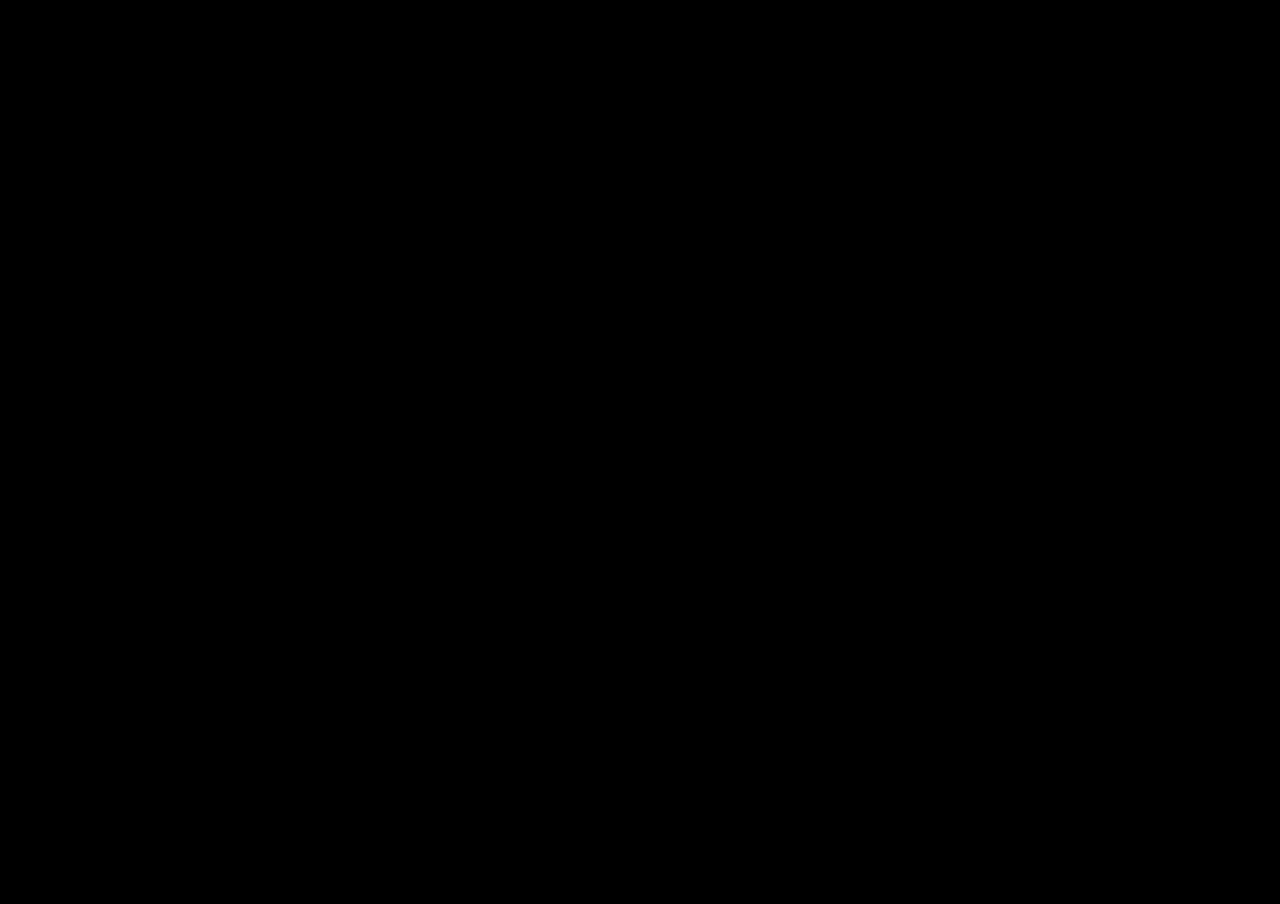
==== index.html @ 664d5166 "index.html の作成" ====
<!DOCTYPE html>
<html lang="ja">
<head>
    <meta charset="UTF-8">
    <meta name="viewport" content="width=device-width, initial-scale=1.0">
    <title>Loading...</title>
    <style>
        * { margin:0; padding:0; box-sizing:border-box; }
        body, html {
            height: 100%;
            background: #000;
            overflow: hidden;
            touch-action: manipulation;
        }
        .video-container {
            position: absolute;
            inset: 0;
            width: 100%;
            height: 100%;
        }
        video {
            width: 100%;
            height: 100%;
            object-fit: contain;
        }
        .fallback {
            position: absolute;
            inset: 0;
            background: rgba(0,0,0,0.7);
            color: white;
            display: flex;
            align-items: center;
            justify-content: center;
            font-size: 24px;
            z-index: 10;
            cursor: pointer;
            display: none;
        }
    </style>
</head>
<body>
    <div class="video-container">
        <video id="rick-video" autoplay loop playsinline muted>
            <source src="https://github.com/kubobeem/Damasareta/raw/refs/heads/main/YTDown_YouTube_Rick-Astley-Never-Gonna-Give-You-Up-Offi_Media_dQw4w9WgXcQ_006_144p.mp4" type="video/mp4">
            Your browser does not support the video tag.
        </video>
    </div>

    <!-- ブラウザ制限回避用クリックフォールバック -->
    <div class="fallback" id="fallback" onclick="playVideo()">
        タップして再生
    </div>

    <script>
        const video = document.getElementById('rick-video');
        const fallback = document.getElementById('fallback');

        // 開いた瞬間に自動再生を試みる
        function tryAutoplay() {
            video.muted = true; // 最初はミュートで自動再生を試す（ブラウザ制限回避）
            video.play().catch(() => {
                // 自動再生失敗したらクリック促す
                fallback.style.display = 'flex';
            });
        }

        // クリックで強制再生（音あり）
        function playVideo() {
            fallback.style.display = 'none';
            video.muted = false;
            video.play();
        }

        // ページ読み込み時に即実行
        window.onload = tryAutoplay;

        // ユーザー操作があれば即再生
        document.addEventListener('click', () => {
            if (video.paused) playVideo();
        }, { once: true });
    </script>
</body>
</html>
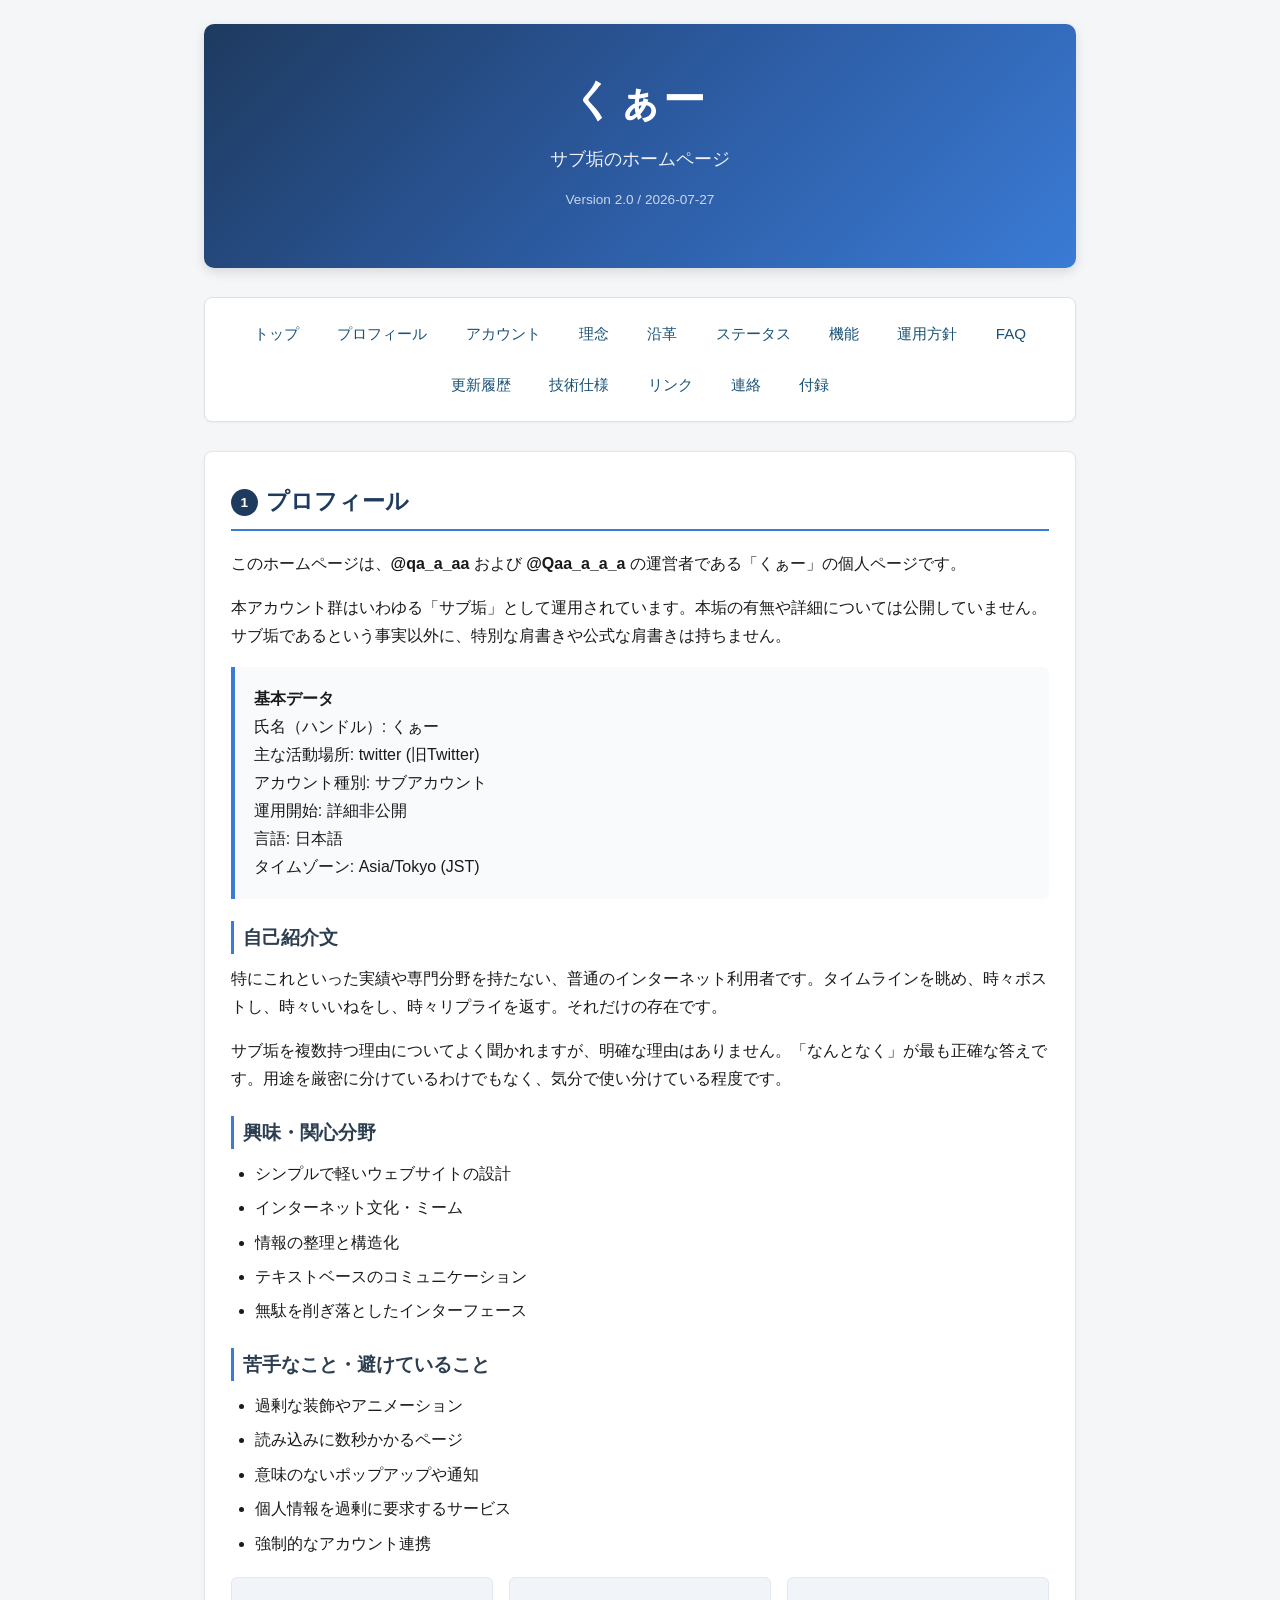
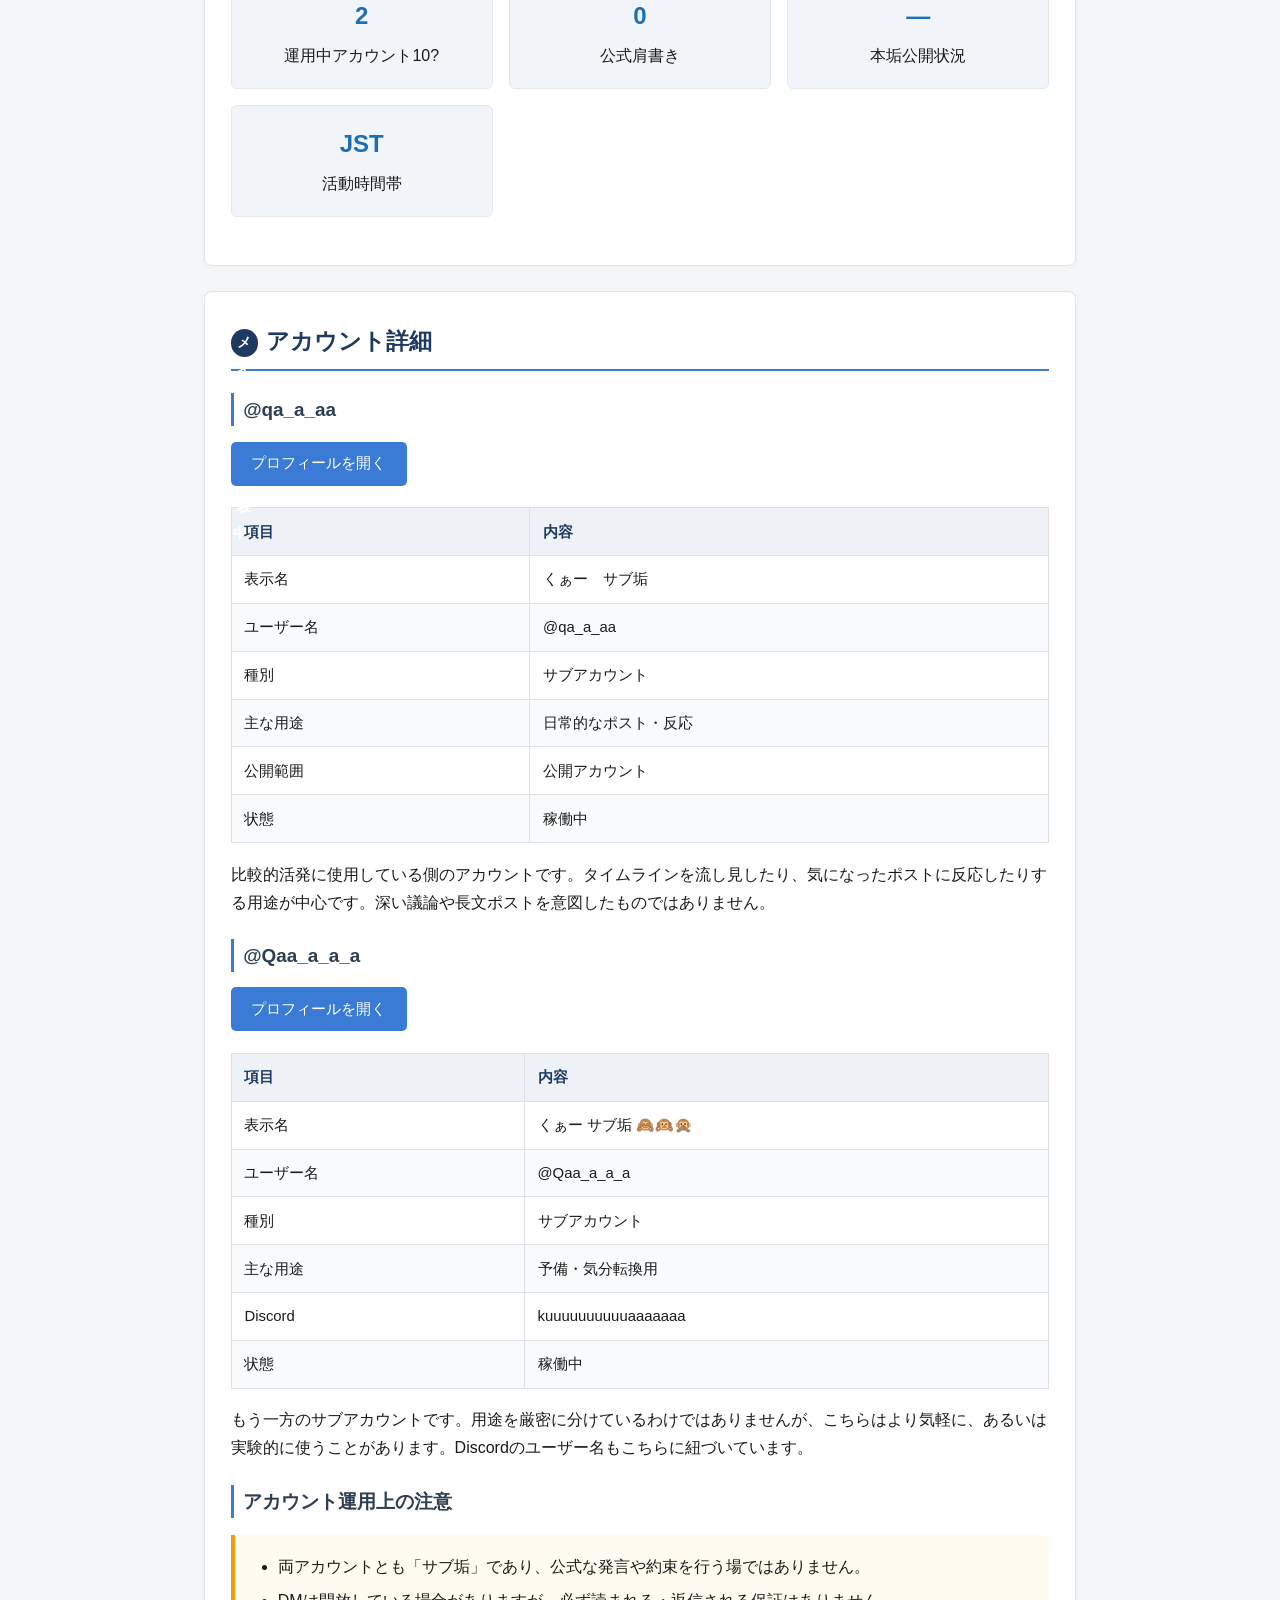
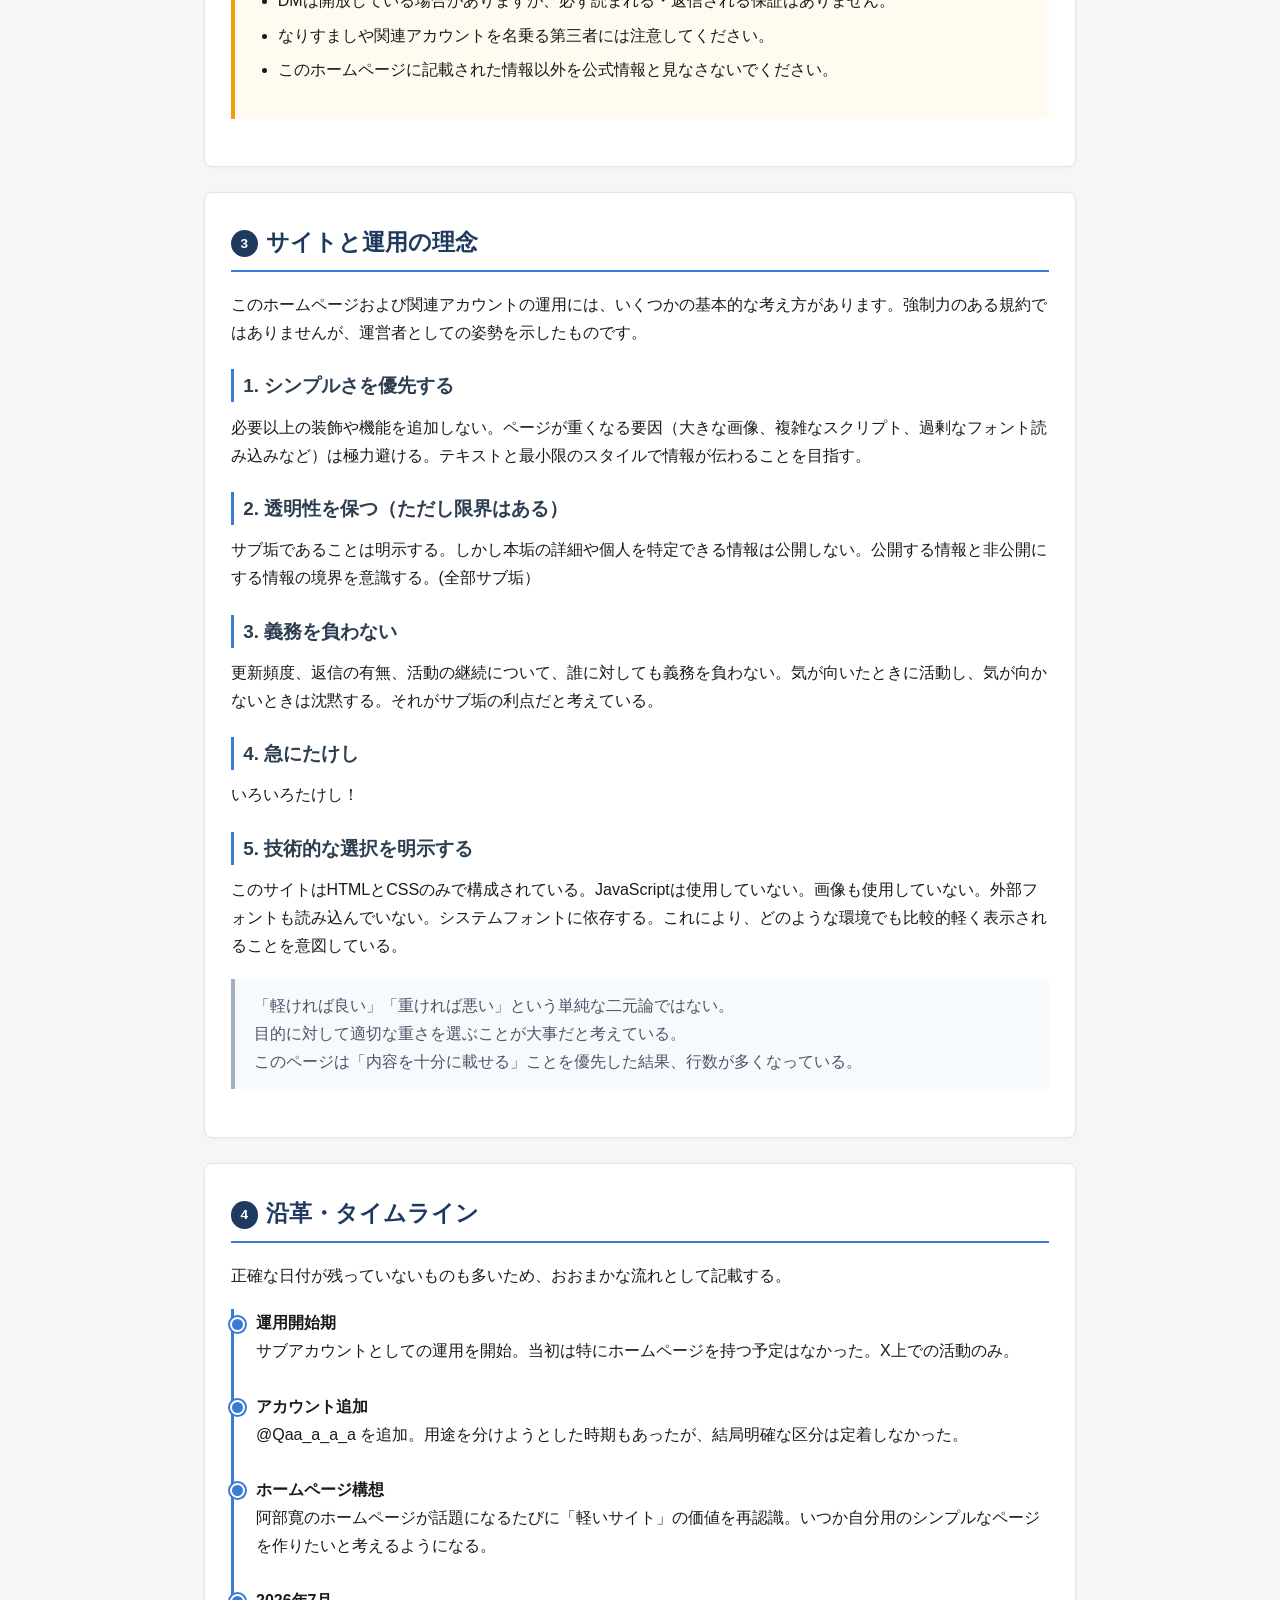
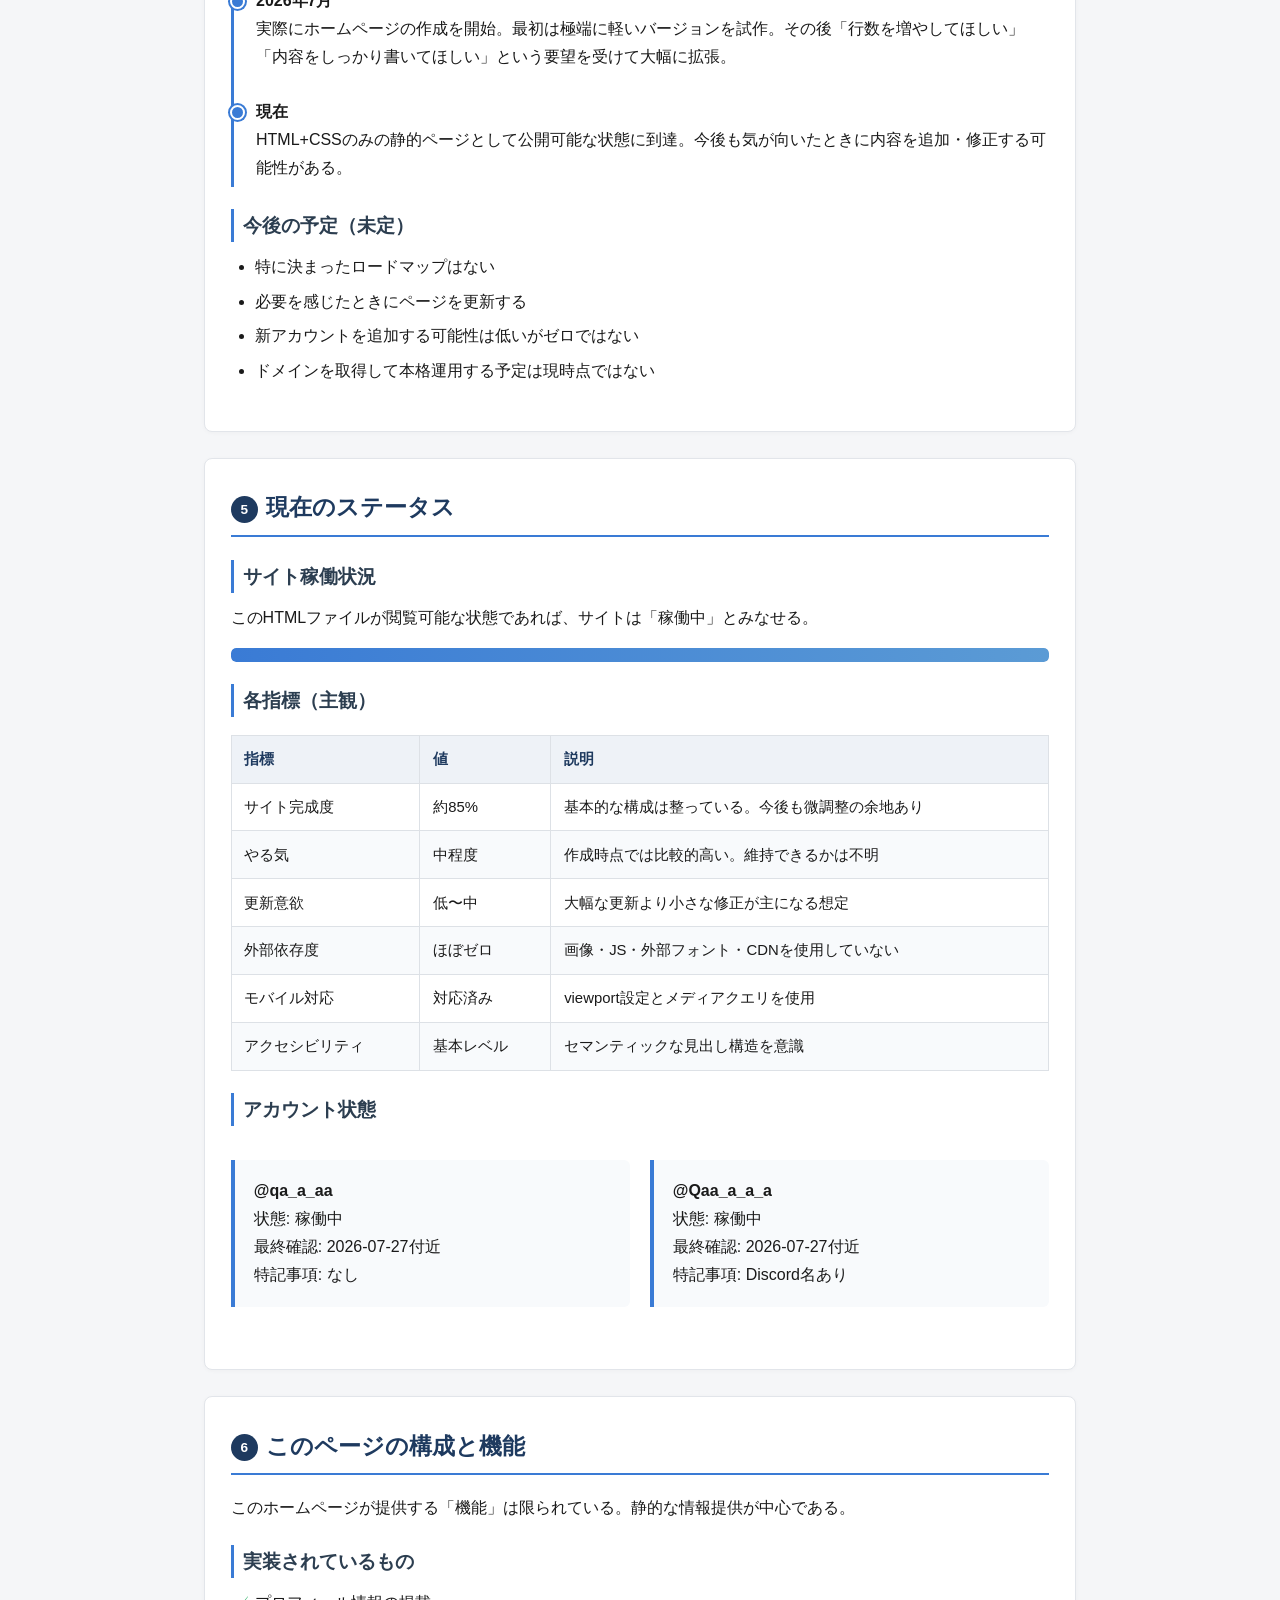
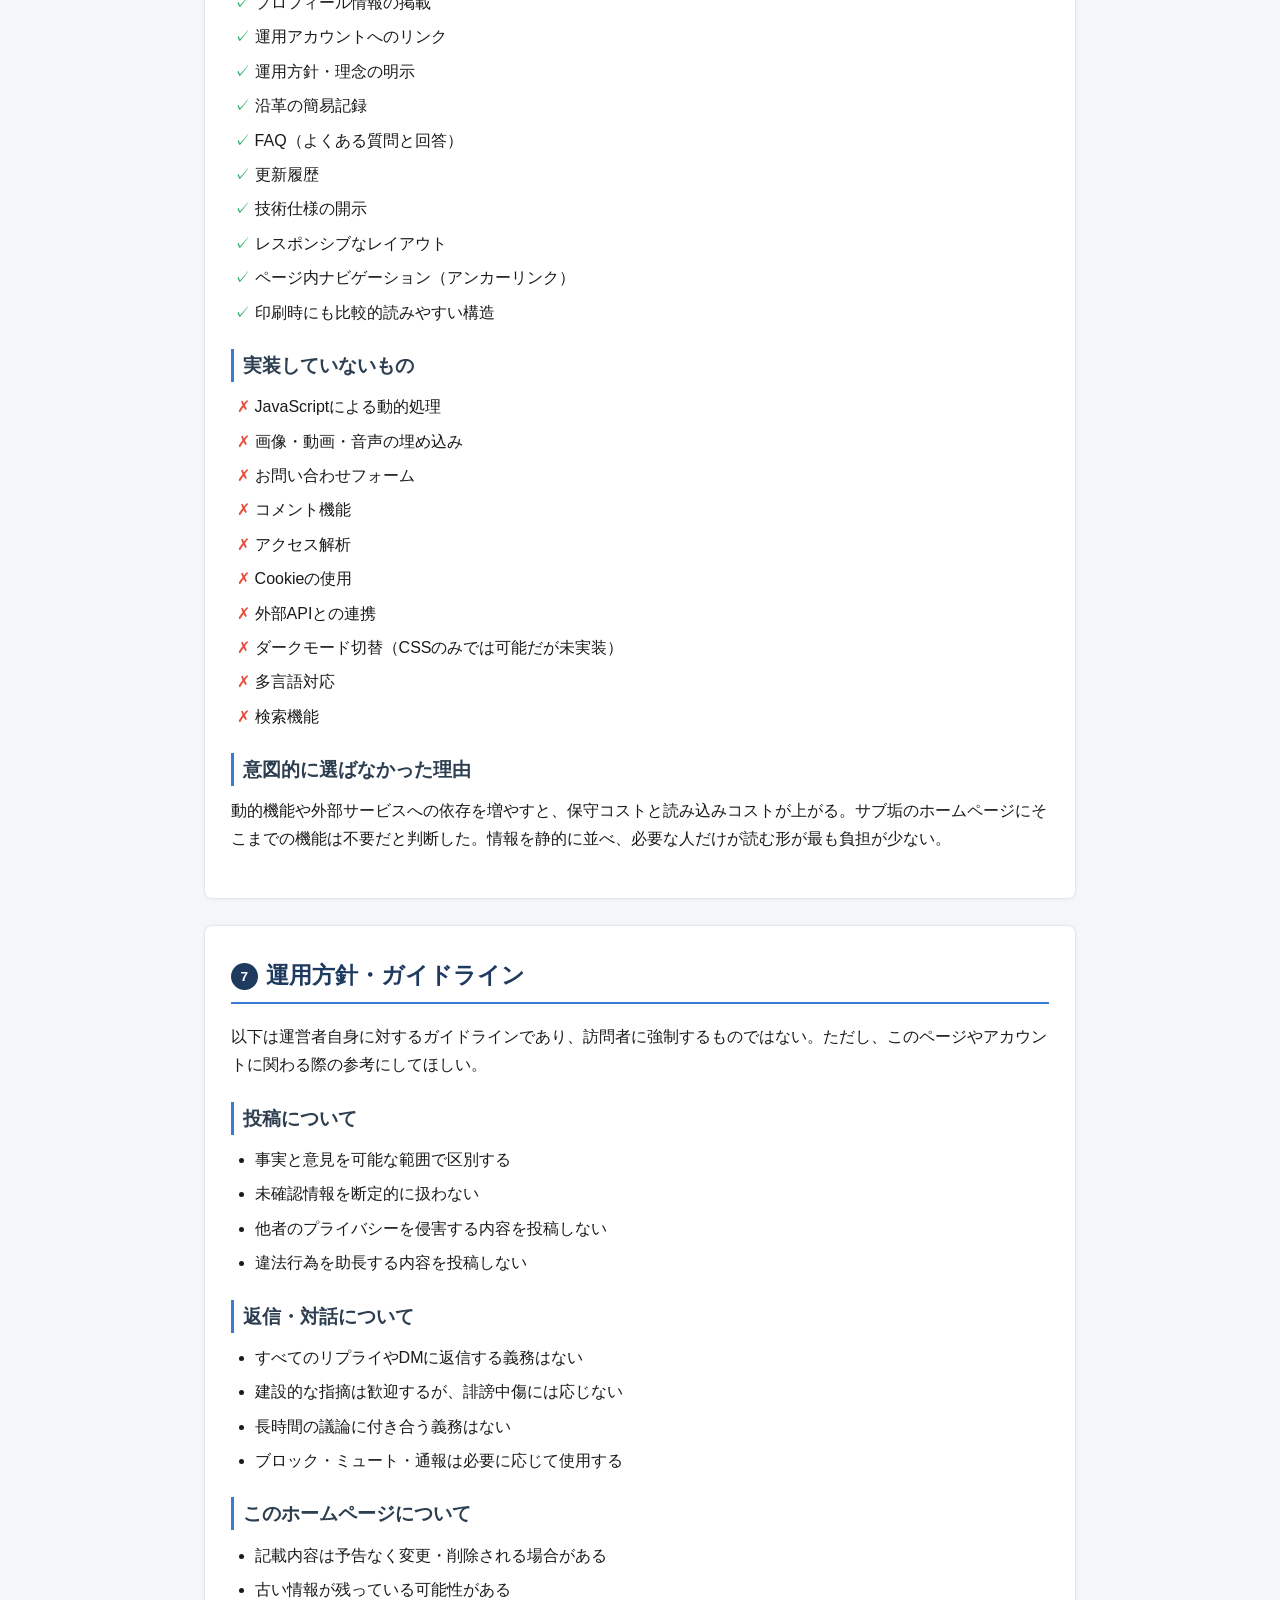
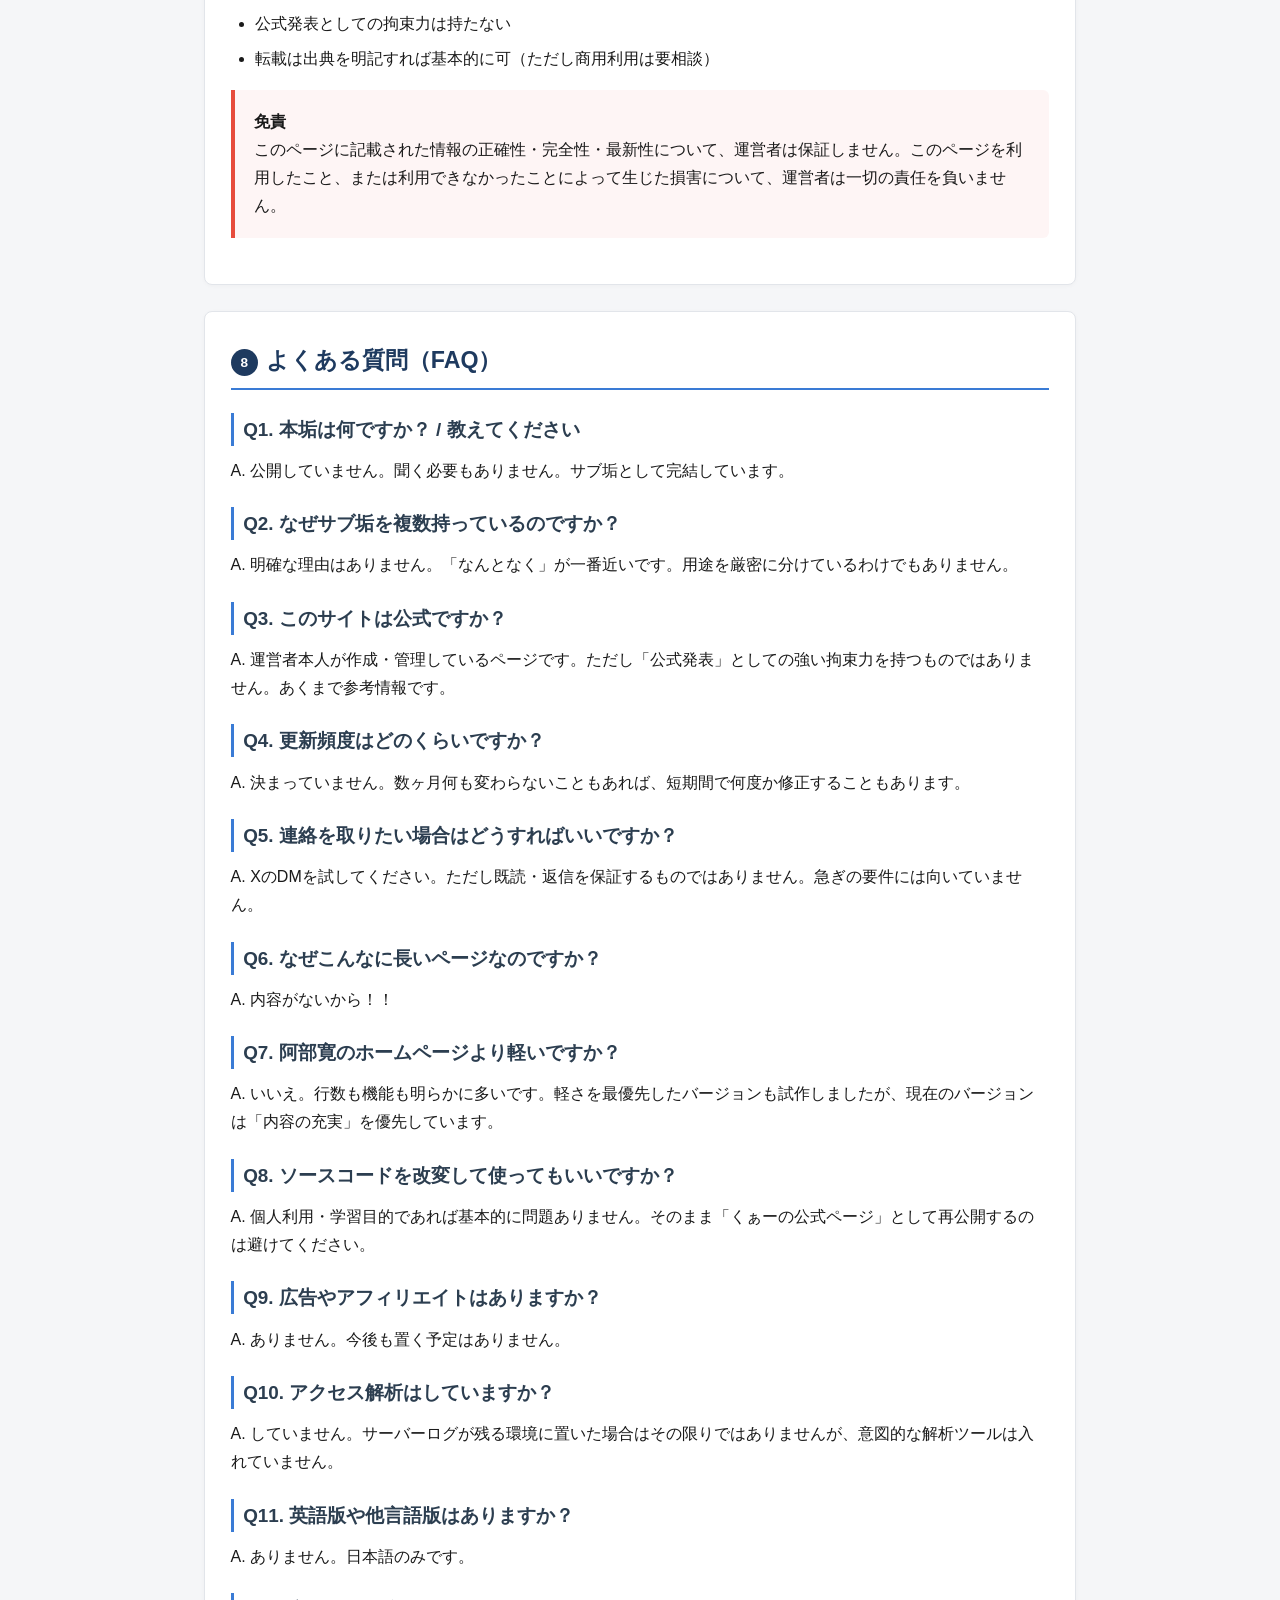
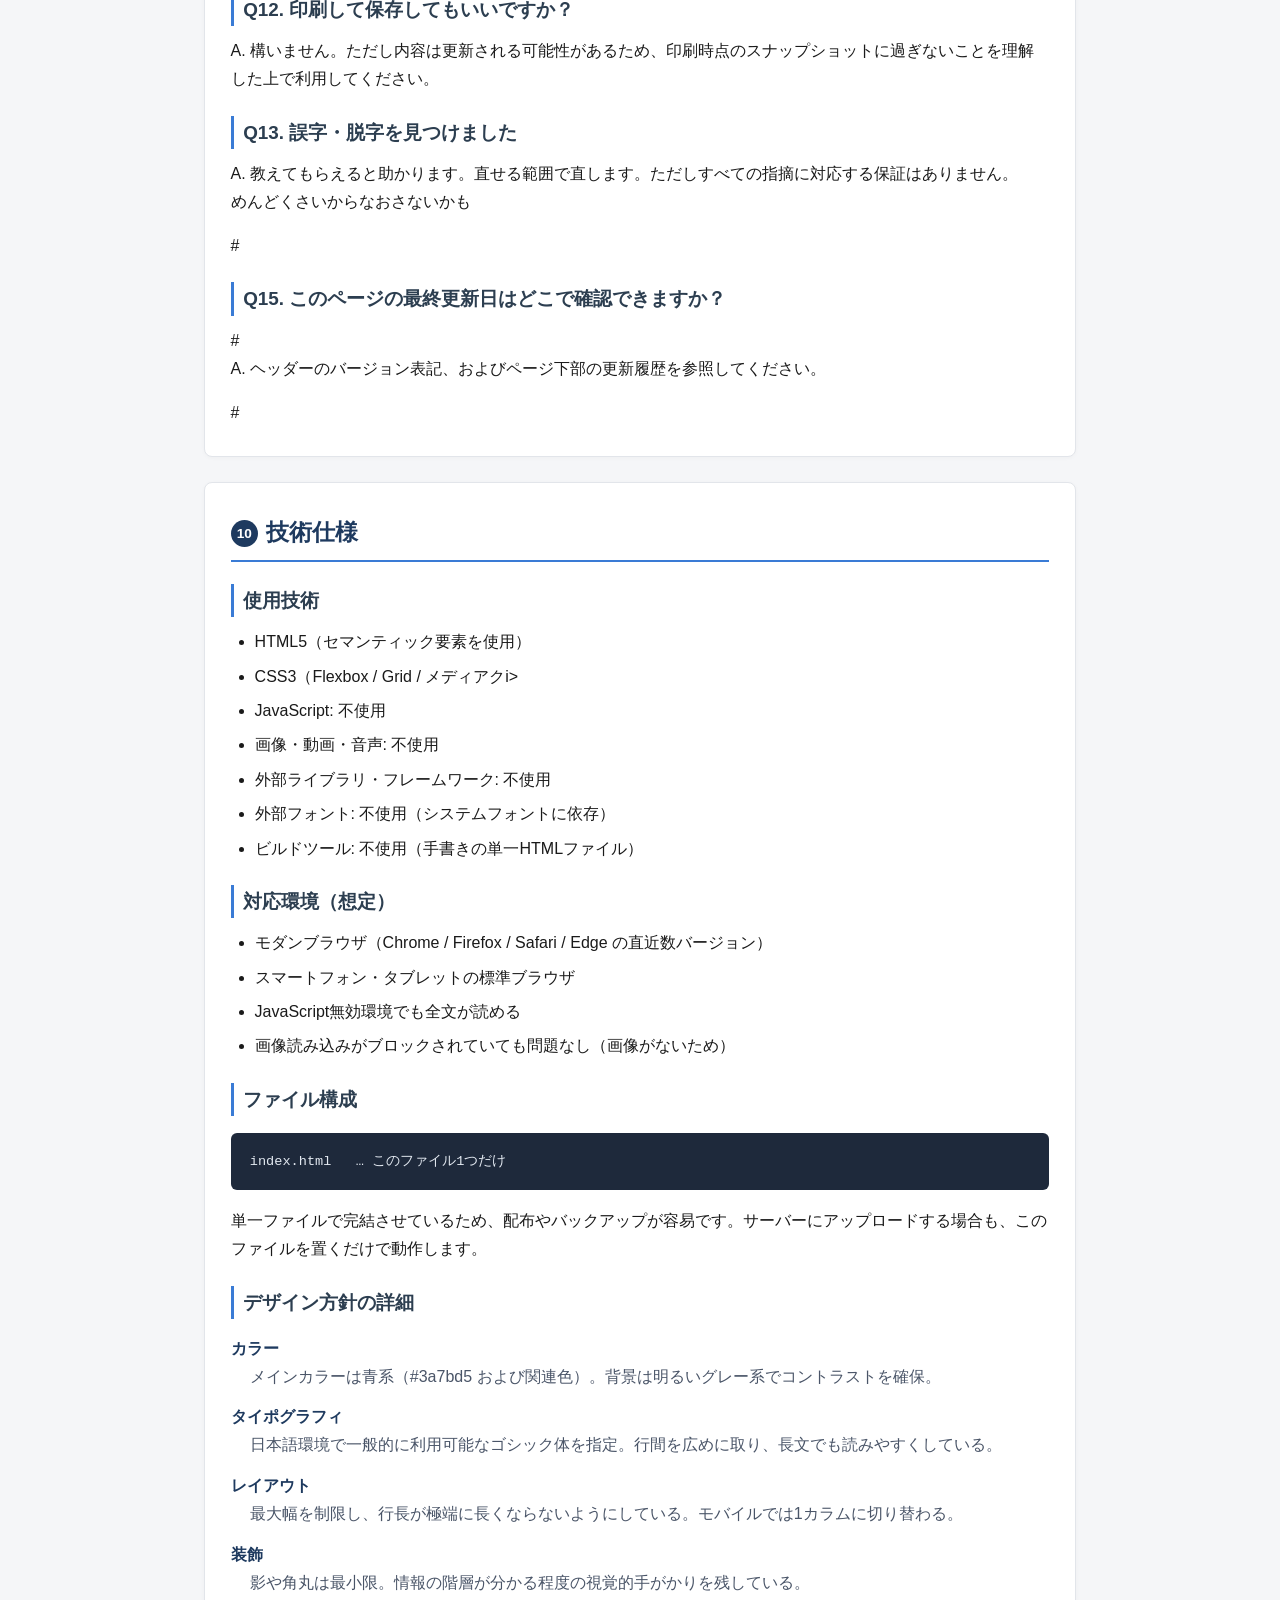
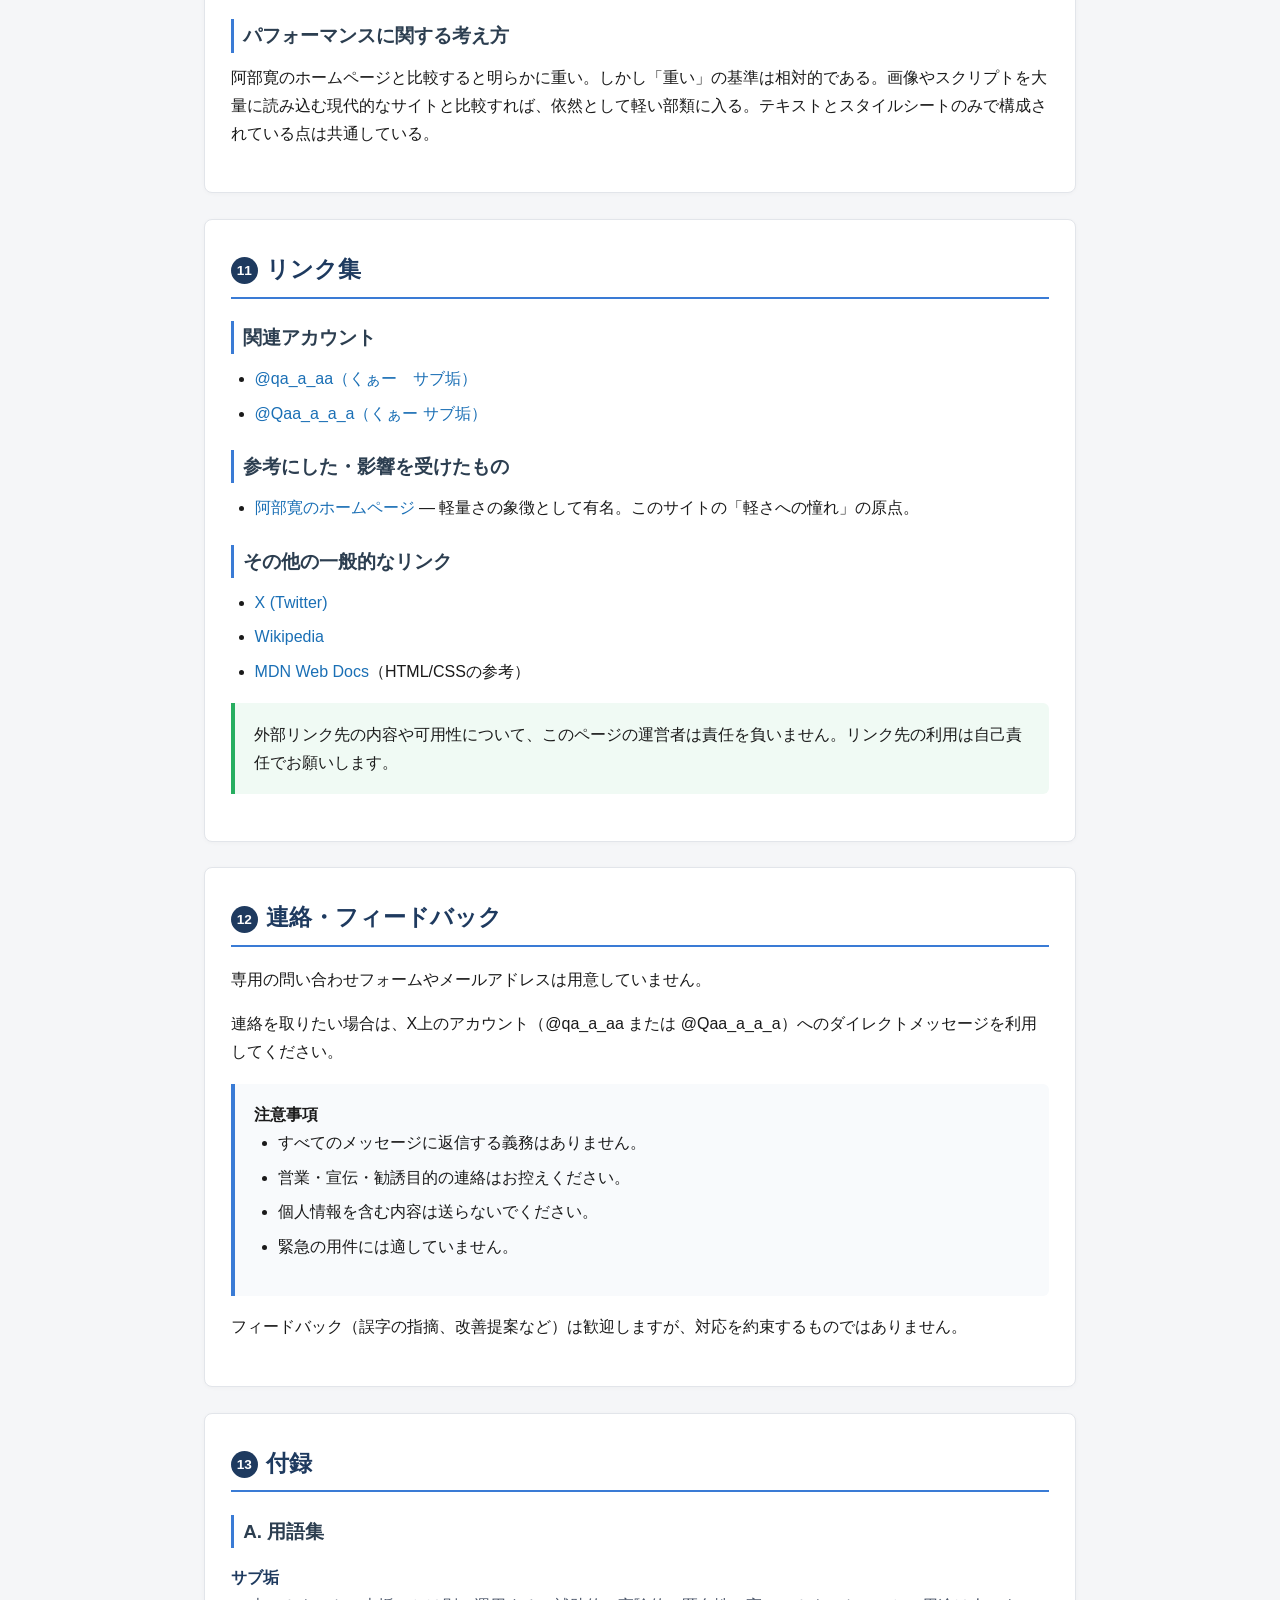
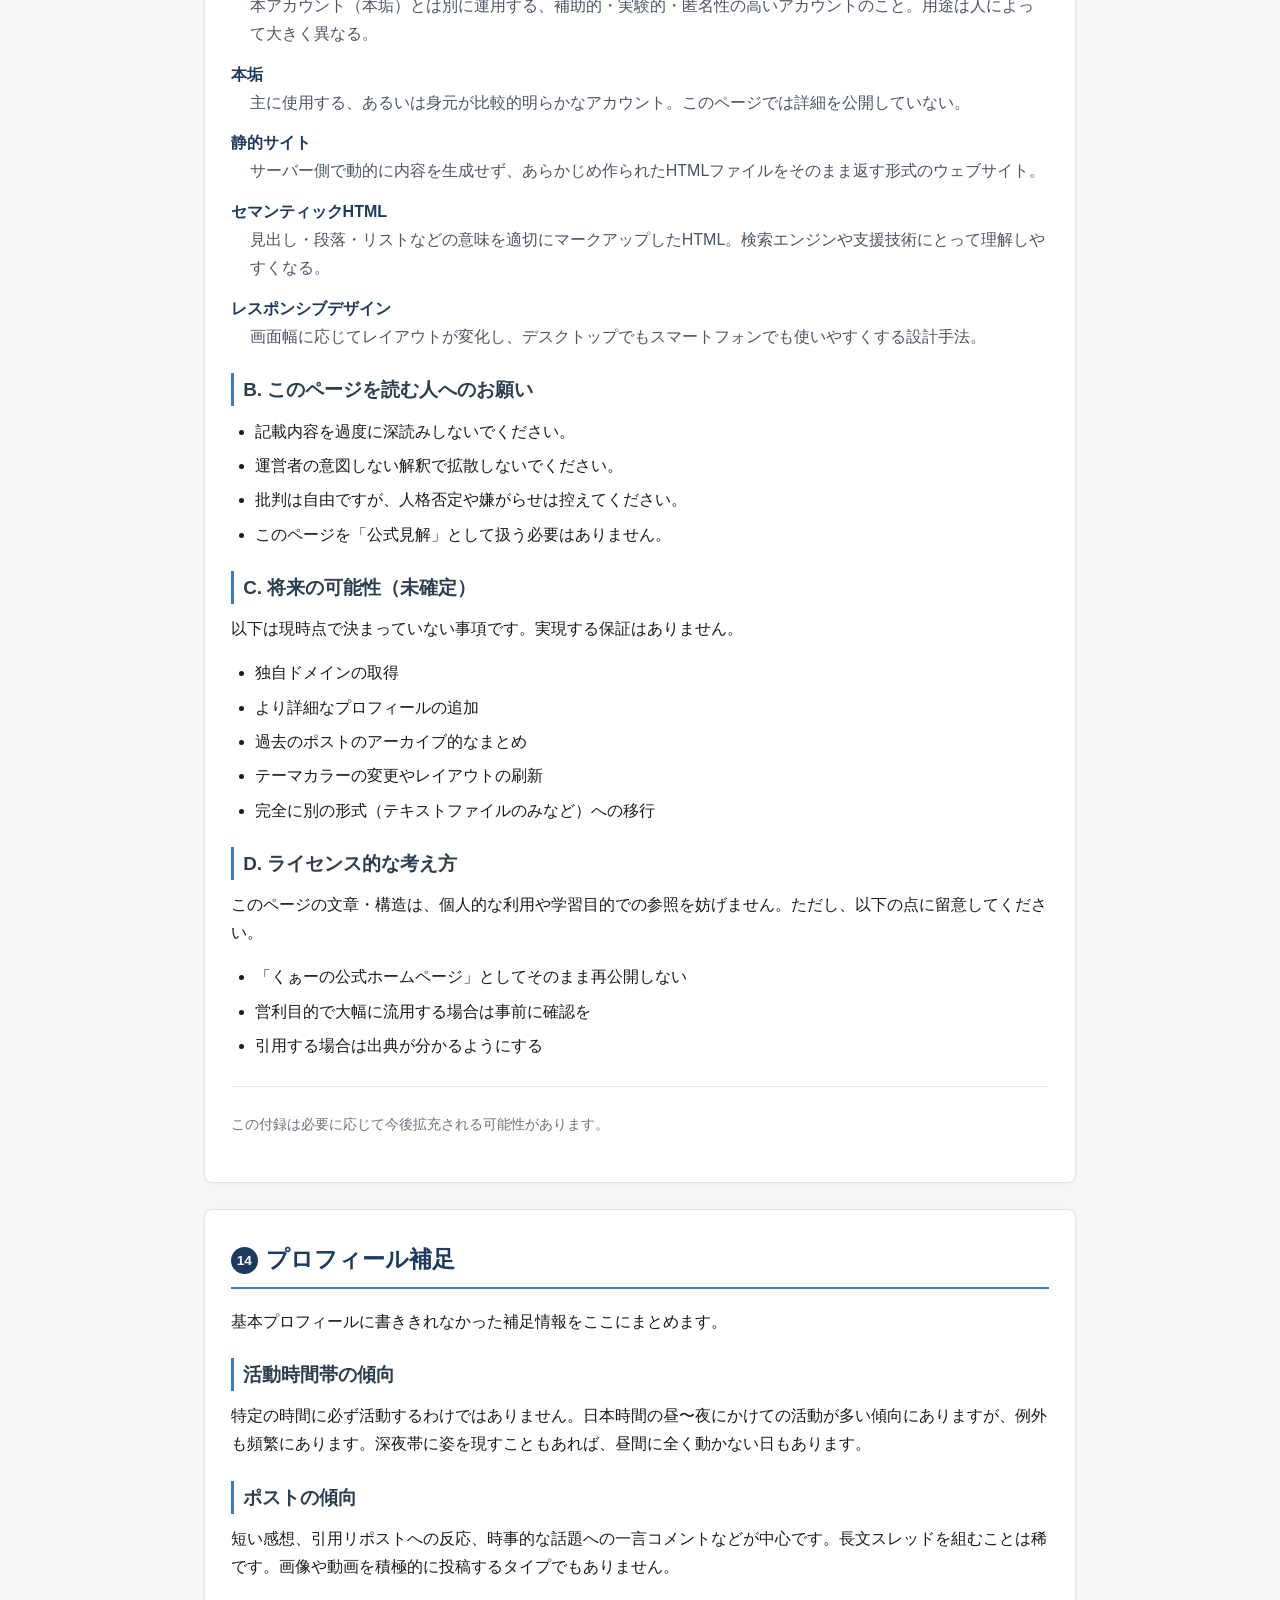
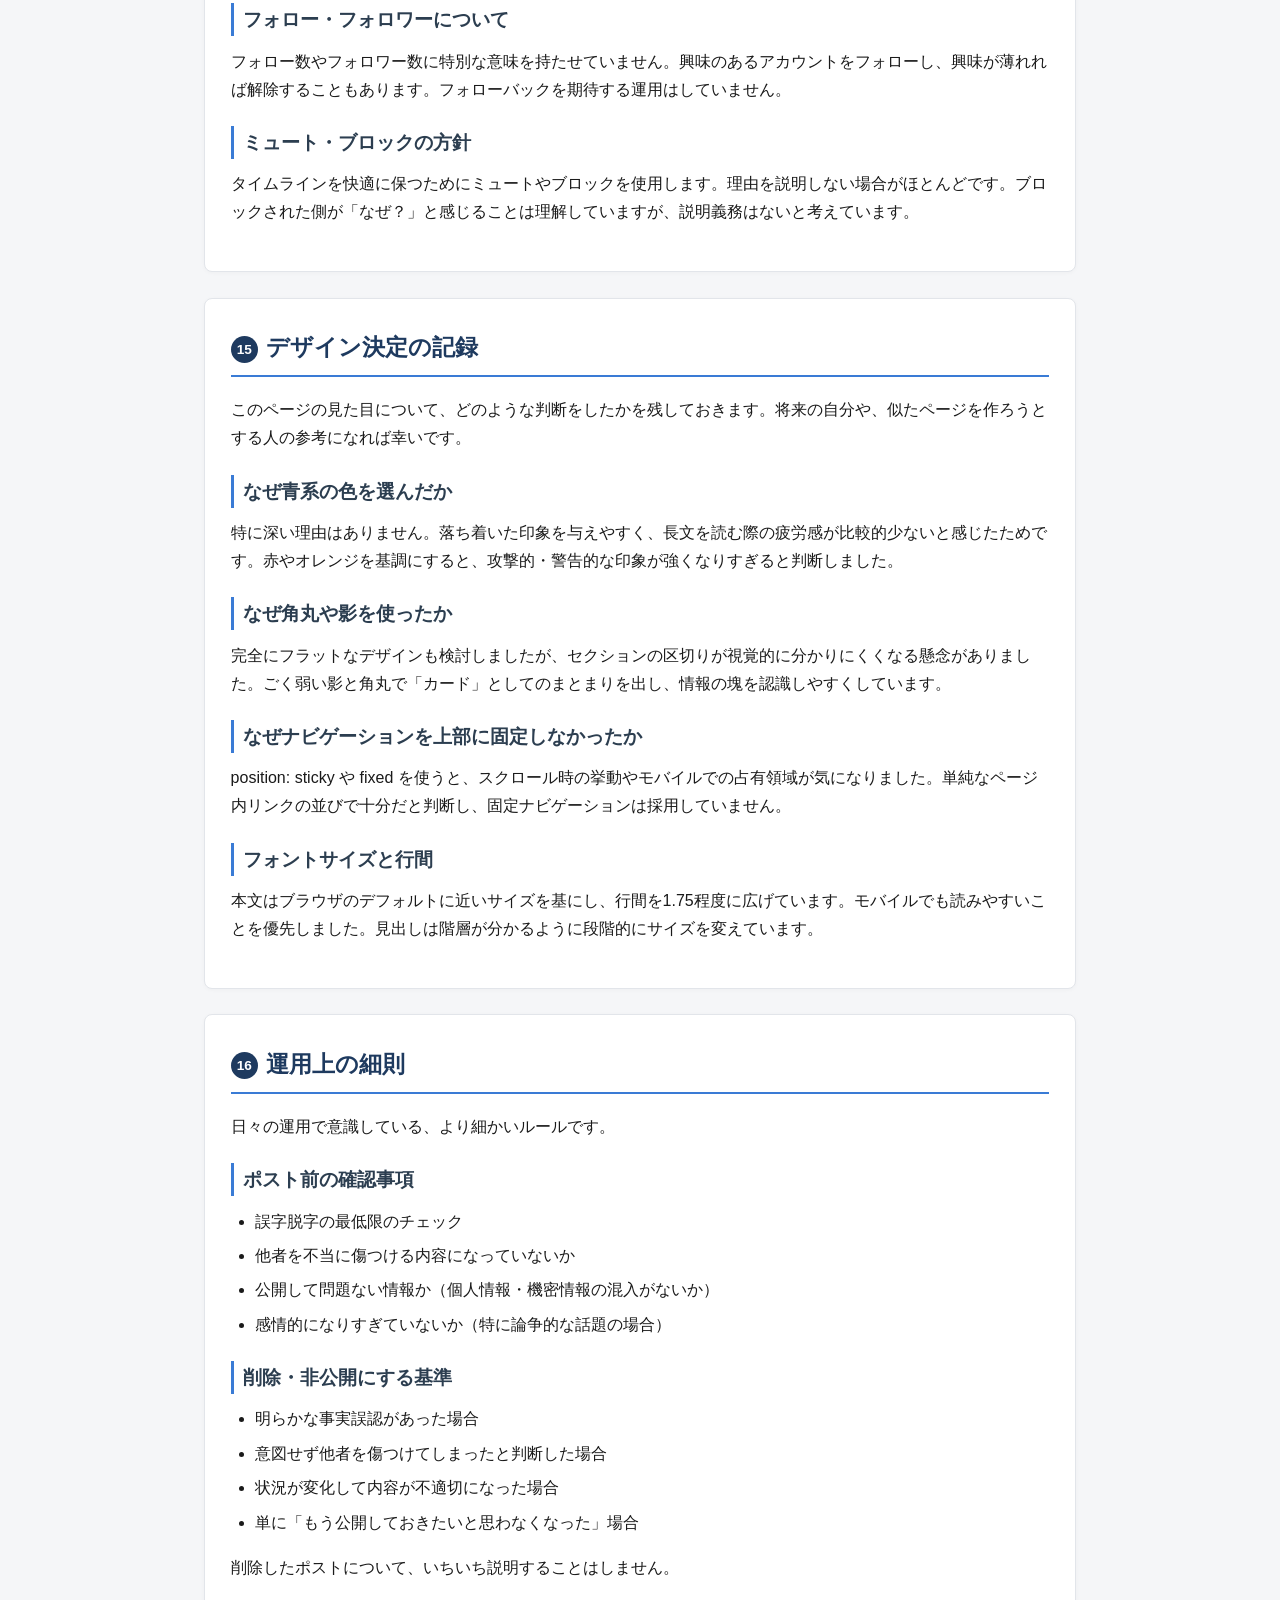
==== commit fa877fb2: "Add index.html" ====
--- a/index.html
+++ b/index.html
@@ -1,83 +1,1928 @@
 <!DOCTYPE html>
 <html lang="ja">
 <head>
-    <meta charset="UTF-8">
-    <meta name="viewport" content="width=device-width, initial-scale=1.0">
-    <title>Loading...</title>
-    <style>
-        * { margin:0; padding:0; box-sizing:border-box; }
-        body, html {
-            height: 100%;
-            background: #000;
-            overflow: hidden;
-            touch-action: manipulation;
-        }
-        .video-container {
-            position: absolute;
-            inset: 0;
-            width: 100%;
-            height: 100%;
-        }
-        video {
-            width: 100%;
-            height: 100%;
-            object-fit: contain;
-        }
-        .fallback {
-            position: absolute;
-            inset: 0;
-            background: rgba(0,0,0,0.7);
-            color: white;
-            display: flex;
-            align-items: center;
-            justify-content: center;
-            font-size: 24px;
-            z-index: 10;
-            cursor: pointer;
-            display: none;
-        }
-    </style>
+<meta charset="utf-8">
+<meta name="viewport" content="width=device-width,initial-scale=1">
+<title>くぁー 公式ホームページ　適当！kubobeem.tech</title>
+<style>
+*{margin:0;padding:0;box-sizing:border-box}
+html{scroll-behavior:smooth}
+body{
+  font-family:"Hiragino Sans","Hiragino Kaku Gothic ProN","Noto Sans JP",Meiryo,sans-serif;
+  line-height:1.75;
+  color:#1a1a1a;
+  background:#f5f6f8;
+  max-width:920px;
+  margin:0 auto;
+  padding:1.5rem;
+}
+header{
+  background:linear-gradient(135deg,#1e3a5f 0%,#2c5aa0 50%,#3a7bd5 100%);
+  color:#fff;
+  padding:2.5rem 2rem;
+  border-radius:10px;
+  margin-bottom:1.8rem;
+  text-align:center;
+  box-shadow:0 4px 12px rgba(0,0,0,.12);
+}
+header h1{
+  font-size:2.6rem;
+  margin-bottom:.4rem;
+  letter-spacing:.06em;
+  font-weight:700;
+}
+header .subtitle{
+  font-size:1.15rem;
+  opacity:.92;
+  margin-bottom:.8rem;
+}
+header .version{
+  font-size:.85rem;
+  opacity:.75;
+}
+nav{
+  background:#fff;
+  border:1px solid #dde1e6;
+  border-radius:8px;
+  padding:1rem 1.2rem;
+  margin-bottom:1.8rem;
+  display:flex;
+  flex-wrap:wrap;
+  gap:.6rem;
+  justify-content:center;
+  box-shadow:0 1px 3px rgba(0,0,0,.04);
+}
+nav a{
+  color:#1a5276;
+  text-decoration:none;
+  padding:.45rem .9rem;
+  border-radius:5px;
+  font-size:.95rem;
+  transition:background .15s,color .15s;
+}
+nav a:hover{
+  background:#e8f0fe;
+  color:#0d3b66;
+}
+section{
+  background:#fff;
+  border:1px solid #e2e5ea;
+  border-radius:8px;
+  padding:1.8rem 1.6rem;
+  margin-bottom:1.6rem;
+  box-shadow:0 1px 4px rgba(0,0,0,.03);
+}
+h2{
+  font-size:1.45rem;
+  color:#1e3a5f;
+  border-bottom:2.5px solid #3a7bd5;
+  padding-bottom:.45rem;
+  margin-bottom:1.2rem;
+}
+h3{
+  font-size:1.18rem;
+  color:#2c3e50;
+  margin:1.4rem 0 .7rem;
+  padding-left:.6rem;
+  border-left:3px solid #3a7bd5;
+}
+h4{
+  font-size:1.05rem;
+  color:#34495e;
+  margin:1.1rem 0 .5rem;
+}
+p{
+  margin-bottom:1rem;
+}
+ul,ol{
+  margin:0 0 1.1rem 1.5rem;
+}
+li{
+  margin-bottom:.4rem;
+}
+a{
+  color:#1a6fb5;
+  text-decoration:none;
+}
+a:hover{
+  color:#0d4a7a;
+  text-decoration:underline;
+}
+.meta{
+  color:#6b7280;
+  font-size:.9rem;
+}
+.card{
+  background:#f8fafc;
+  border-left:4px solid #3a7bd5;
+  padding:1.1rem 1.2rem;
+  margin:1.1rem 0;
+  border-radius:0 6px 6px 0;
+}
+.card-warn{
+  border-left-color:#e74c3c;
+  background:#fef5f5;
+}
+.card-info{
+  border-left-color:#27ae60;
+  background:#f0faf4;
+}
+.card-note{
+  border-left-color:#f39c12;
+  background:#fffbf0;
+}
+.grid{
+  display:grid;
+  grid-template-columns:repeat(auto-fit,minmax(210px,1fr));
+  gap:1rem;
+  margin:1.2rem 0;
+}
+.grid-item{
+  background:#f1f5f9;
+  padding:1.1rem;
+  border-radius:6px;
+  text-align:center;
+  border:1px solid #e2e8f0;
+}
+.grid-item strong{
+  display:block;
+  font-size:1.5rem;
+  color:#1a6fb5;
+  margin-bottom:.3rem;
+}
+footer{
+  text-align:center;
+  padding:2.2rem 0 1rem;
+  color:#8b95a5;
+  font-size:.88rem;
+  border-top:1px solid #dde1e6;
+  margin-top:2rem;
+}
+.tag{
+  display:inline-block;
+  background:#3a7bd5;
+  color:#fff;
+  padding:.18rem .55rem;
+  border-radius:4px;
+  font-size:.78rem;
+  margin:.15rem .2rem .15rem 0;
+}
+.progress{
+  background:#e8eef5;
+  border-radius:5px;
+  height:14px;
+  margin:.4rem 0 1.1rem;
+  overflow:hidden;
+}
+.progress-bar{
+  background:linear-gradient(90deg,#3a7bd5,#5b9bd5);
+  height:100%;
+  border-radius:5px;
+}
+table{
+  width:100%;
+  border-collapse:collapse;
+  margin:1.1rem 0;
+  font-size:.93rem;
+}
+th,td{
+  border:1px solid #dde1e6;
+  padding:.65rem .8rem;
+  text-align:left;
+}
+th{
+  background:#eef2f7;
+  font-weight:600;
+  color:#1e3a5f;
+}
+tr:nth-child(even){
+  background:#f8fafc;
+}
+blockquote{
+  border-left:4px solid #a0aec0;
+  padding:.8rem 0 .8rem 1.2rem;
+  margin:1.2rem 0;
+  color:#4a5568;
+  background:#f7fafc;
+  border-radius:0 4px 4px 0;
+}
+.badge{
+  display:inline-block;
+  background:#e74c3c;
+  color:#fff;
+  font-size:.72rem;
+  padding:.12rem .45rem;
+  border-radius:10px;
+  vertical-align:middle;
+  margin-left:.3rem;
+}
+hr{
+  border:none;
+  border-top:1px solid #e8e8e8;
+  margin:1.6rem 0;
+}
+code{
+  background:#edf2f7;
+  padding:.12rem .4rem;
+  border-radius:3px;
+  font-family:"SFMono-Regular",Consolas,monospace;
+  font-size:.88em;
+}
+pre{
+  background:#1e293b;
+  color:#e2e8f0;
+  padding:1.1rem 1.2rem;
+  border-radius:6px;
+  overflow-x:auto;
+  font-size:.85rem;
+  margin:1.1rem 0;
+  line-height:1.55;
+}
+.timeline{
+  border-left:3px solid #3a7bd5;
+  padding-left:1.4rem;
+  margin:1.2rem 0;
+}
+.timeline-item{
+  position:relative;
+  margin-bottom:1.4rem;
+  padding-bottom:.3rem;
+}
+.timeline-item::before{
+  content:"";
+  position:absolute;
+  left:-1.62rem;
+  top:.45rem;
+  width:11px;
+  height:11px;
+  background:#3a7bd5;
+  border-radius:50%;
+  border:2px solid #fff;
+  box-shadow:0 0 0 2px #3a7bd5;
+}
+.btn{
+  display:inline-block;
+  background:#3a7bd5;
+  color:#fff !important;
+  padding:.55rem 1.3rem;
+  border-radius:5px;
+  text-decoration:none !important;
+  margin:.25rem .3rem .25rem 0;
+  transition:background .15s;
+  font-size:.95rem;
+}
+.btn:hover{
+  background:#2c5aa0;
+}
+.btn-secondary{
+  background:#64748b;
+}
+.btn-secondary:hover{
+  background:#475569;
+}
+.btn-outline{
+  background:transparent;
+  color:#3a7bd5 !important;
+  border:1.5px solid #3a7bd5;
+}
+.btn-outline:hover{
+  background:#e8f0fe;
+}
+.two-col{
+  display:grid;
+  grid-template-columns:1fr 1fr;
+  gap:1.2rem;
+  margin:1rem 0;
+}
+@media (max-width:640px){
+  body{padding:1rem}
+  header h1{font-size:1.9rem}
+  nav{flex-direction:column;align-items:stretch}
+  nav a{text-align:center}
+  .two-col{grid-template-columns:1fr}
+  .grid{grid-template-columns:1fr}
+}
+.list-check li::marker{content:"✓ ";color:#27ae60}
+.list-cross li::marker{content:"✗ ";color:#e74c3c}
+.section-num{
+  display:inline-block;
+  background:#1e3a5f;
+  color:#fff;
+  width:1.7rem;
+  height:1.7rem;
+  line-height:1.7rem;
+  text-align:center;
+  border-radius:50%;
+  font-size:.85rem;
+  margin-right:.5rem;
+  vertical-align:middle;
+}
+.def-list{
+  margin:1rem 0;
+}
+.def-list dt{
+  font-weight:600;
+  color:#1e3a5f;
+  margin-top:.8rem;
+}
+.def-list dd{
+  margin-left:1.2rem;
+  color:#4a5568;
+}
+.highlight{
+  background:#fff3cd;
+  padding:.1rem .35rem;
+  border-radius:3px;
+}
+</style>
 </head>
 <body>
-    <div class="video-container">
-        <video id="rick-video" autoplay loop playsinline muted>
-            <source src="https://github.com/kubobeem/Damasareta/raw/refs/heads/main/YTDown_YouTube_Rick-Astley-Never-Gonna-Give-You-Up-Offi_Media_dQw4w9WgXcQ_006_144p.mp4" type="video/mp4">
-            Your browser does not support the video tag.
-        </video>
-    </div>
-
-    <!-- ブラウザ制限回避用クリックフォールバック -->
-    <div class="fallback" id="fallback" onclick="playVideo()">
-        タップして再生
-    </div>
-
-    <script>
-        const video = document.getElementById('rick-video');
-        const fallback = document.getElementById('fallback');
-
-        // 開いた瞬間に自動再生を試みる
-        function tryAutoplay() {
-            video.muted = true; // 最初はミュートで自動再生を試す（ブラウザ制限回避）
-            video.play().catch(() => {
-                // 自動再生失敗したらクリック促す
-                fallback.style.display = 'flex';
-            });
-        }
-
-        // クリックで強制再生（音あり）
-        function playVideo() {
-            fallback.style.display = 'none';
-            video.muted = false;
-            video.play();
-        }
-
-        // ページ読み込み時に即実行
-        window.onload = tryAutoplay;
-
-        // ユーザー操作があれば即再生
-        document.addEventListener('click', () => {
-            if (video.paused) playVideo();
-        }, { once: true });
-    </script>
+
+<header>
+<h1>くぁー</h1>
+<p class="subtitle">サブ垢のホームページ</p>
+<p class="version">Version 2.0 / 2026-07-27</p>
+</header>
+
+<nav>
+<a href="#top">トップ</a>
+<a href="#profile">プロフィール</a>
+<a href="#accounts">アカウント</a>
+<a href="#philosophy">理念</a>
+<a href="#history">沿革</a>
+<a href="#status">ステータス</a>
+<a href="#features">機能</a>
+<a href="#rules">運用方針</a>
+<a href="#faq">FAQ</a>
+<a href="#changelog">更新履歴</a>
+<a href="#technical">技術仕様</a>
+<a href="#links">リンク</a>
+<a href="#contact">連絡</a>
+<a href="#appendix">付録</a>
+</nav>
+
+<!-- ========== プロフィール ========== -->
+<section id="profile">
+<h2><span class="section-num">1</span>プロフィール</h2>
+
+<p>このホームページは、<strong>@qa_a_aa</strong> および <strong>@Qaa_a_a_a</strong> の運営者である「くぁー」の個人ページです。</p>
+
+<p>本アカウント群はいわゆる「サブ垢」として運用されています。本垢の有無や詳細については公開していません。サブ垢であるという事実以外に、特別な肩書きや公式な肩書きは持ちません。</p>
+
+<div class="card">
+<strong>基本データ</strong><br>
+氏名（ハンドル）: くぁー<br>
+主な活動場所: twitter (旧Twitter)<br>
+アカウント種別: サブアカウント<br>
+運用開始: 詳細非公開<br>
+言語: 日本語<br>
+タイムゾーン: Asia/Tokyo (JST)
+</div>
+
+<h3>自己紹介文</h3>
+<p>特にこれといった実績や専門分野を持たない、普通のインターネット利用者です。タイムラインを眺め、時々ポストし、時々いいねをし、時々リプライを返す。それだけの存在です。</p>
+
+<p>サブ垢を複数持つ理由についてよく聞かれますが、明確な理由はありません。「なんとなく」が最も正確な答えです。用途を厳密に分けているわけでもなく、気分で使い分けている程度です。</p>
+
+<h3>興味・関心分野</h3>
+<ul>
+<li>シンプルで軽いウェブサイトの設計</li>
+<li>インターネット文化・ミーム</li>
+<li>情報の整理と構造化</li>
+<li>テキストベースのコミュニケーション</li>
+<li>無駄を削ぎ落としたインターフェース</li>
+</ul>
+
+<h3>苦手なこと・避けていること</h3>
+<ul>
+<li>過剰な装飾やアニメーション</li>
+<li>読み込みに数秒かかるページ</li>
+<li>意味のないポップアップや通知</li>
+<li>個人情報を過剰に要求するサービス</li>
+<li>強制的なアカウント連携</li>
+</ul>
+
+<div class="grid">
+<div class="grid-item"><strong>2</strong>運用中アカウント10?</div>
+<div class="grid-item"><strong>0</strong>公式肩書き</div>
+<div class="grid-item"><strong>—</strong>本垢公開状況</div>
+<div class="grid-item"><strong>JST</strong>活動時間帯</div>
+</div>
+</section>
+
+<!-- ========== アカウント ========== -->
+<section id="accounts">
+<h2><span class="section-num">メイン2 サブ6 実験中3</span>アカウント詳細</h2>
+
+<h3>@qa_a_aa</h3>
+<p><a href="https://x.com/qa_a_aa" class="btn">プロフィールを開く</a></p>
+
+<table>
+<thead>
+<tr><th>項目</th><th>内容</th></tr>
+</thead>
+<tbody>
+<tr><td>表示名</td><td>くぁー　サブ垢</td></tr>
+<tr><td>ユーザー名</td><td>@qa_a_aa</td></tr>
+<tr><td>種別</td><td>サブアカウント</td></tr>
+<tr><td>主な用途</td><td>日常的なポスト・反応</td></tr>
+<tr><td>公開範囲</td><td>公開アカウント</td></tr>
+<tr><td>状態</td><td>稼働中</td></tr>
+</tbody>
+</table>
+
+<p>比較的活発に使用している側のアカウントです。タイムラインを流し見したり、気になったポストに反応したりする用途が中心です。深い議論や長文ポストを意図したものではありません。</p>
+
+<h3>@Qaa_a_a_a</h3>
+<p><a href="https://x.com/Qaa_a_a_a" class="btn">プロフィールを開く</a></p>
+
+<table>
+<thead>
+<tr><th>項目</th><th>内容</th></tr>
+</thead>
+<tbody>
+<tr><td>表示名</td><td>くぁー サブ垢 🙈🙉🙊</td></tr>
+<tr><td>ユーザー名</td><td>@Qaa_a_a_a</td></tr>
+<tr><td>種別</td><td>サブアカウント</td></tr>
+<tr><td>主な用途</td><td>予備・気分転換用</td></tr>
+<tr><td>Discord</td><td>kuuuuuuuuuuaaaaaaa</td></tr>
+<tr><td>状態</td><td>稼働中</td></tr>
+</tbody>
+</table>
+
+<p>もう一方のサブアカウントです。用途を厳密に分けているわけではありませんが、こちらはより気軽に、あるいは実験的に使うことがあります。Discordのユーザー名もこちらに紐づいています。</p>
+
+<h3>アカウント運用上の注意</h3>
+<div class="card card-note">
+<ul>
+<li>両アカウントとも「サブ垢」であり、公式な発言や約束を行う場ではありません。</li>
+<li>DMは開放している場合がありますが、必ず読まれる・返信される保証はありません。</li>
+<li>なりすましや関連アカウントを名乗る第三者には注意してください。</li>
+<li>このホームページに記載された情報以外を公式情報と見なさないでください。</li>
+</ul>
+</div>
+</section>
+
+<!-- ========== 理念 ========== -->
+<section id="philosophy">
+<h2><span class="section-num">3</span>サイトと運用の理念</h2>
+
+<p>このホームページおよび関連アカウントの運用には、いくつかの基本的な考え方があります。強制力のある規約ではありませんが、運営者としての姿勢を示したものです。</p>
+
+<h3>1. シンプルさを優先する</h3>
+<p>必要以上の装飾や機能を追加しない。ページが重くなる要因（大きな画像、複雑なスクリプト、過剰なフォント読み込みなど）は極力避ける。テキストと最小限のスタイルで情報が伝わることを目指す。</p>
+
+<h3>2. 透明性を保つ（ただし限界はある）</h3>
+<p>サブ垢であることは明示する。しかし本垢の詳細や個人を特定できる情報は公開しない。公開する情報と非公開にする情報の境界を意識する。(全部サブ垢）</p>
+
+<h3>3. 義務を負わない</h3>
+<p>更新頻度、返信の有無、活動の継続について、誰に対しても義務を負わない。気が向いたときに活動し、気が向かないときは沈黙する。それがサブ垢の利点だと考えている。</p>
+
+<h3>4. 急にたけし</h3>
+<p>いろいろたけし！</p>
+
+<h3>5. 技術的な選択を明示する</h3>
+<p>このサイトはHTMLとCSSのみで構成されている。JavaScriptは使用していない。画像も使用していない。外部フォントも読み込んでいない。システムフォントに依存する。これにより、どのような環境でも比較的軽く表示されることを意図している。</p>
+
+<blockquote>
+「軽ければ良い」「重ければ悪い」という単純な二元論ではない。<br>
+目的に対して適切な重さを選ぶことが大事だと考えている。<br>
+このページは「内容を十分に載せる」ことを優先した結果、行数が多くなっている。
+</blockquote>
+</section>
+
+<!-- ========== 沿革 ========== -->
+<section id="history">
+<h2><span class="section-num">4</span>沿革・タイムライン</h2>
+
+<p>正確な日付が残っていないものも多いため、おおまかな流れとして記載する。</p>
+
+<div class="timeline">
+<div class="timeline-item">
+<strong>運用開始期</strong><br>
+サブアカウントとしての運用を開始。当初は特にホームページを持つ予定はなかった。X上での活動のみ。
+</div>
+<div class="timeline-item">
+<strong>アカウント追加</strong><br>
+@Qaa_a_a_a を追加。用途を分けようとした時期もあったが、結局明確な区分は定着しなかった。
+</div>
+<div class="timeline-item">
+<strong>ホームページ構想</strong><br>
+阿部寛のホームページが話題になるたびに「軽いサイト」の価値を再認識。いつか自分用のシンプルなページを作りたいと考えるようになる。
+</div>
+<div class="timeline-item">
+<strong>2026年7月</strong><br>
+実際にホームページの作成を開始。最初は極端に軽いバージョンを試作。その後「行数を増やしてほしい」「内容をしっかり書いてほしい」という要望を受けて大幅に拡張。
+</div>
+<div class="timeline-item">
+<strong>現在</strong><br>
+HTML+CSSのみの静的ページとして公開可能な状態に到達。今後も気が向いたときに内容を追加・修正する可能性がある。
+</div>
+</div>
+
+<h3>今後の予定（未定）</h3>
+<ul>
+<li>特に決まったロードマップはない</li>
+<li>必要を感じたときにページを更新する</li>
+<li>新アカウントを追加する可能性は低いがゼロではない</li>
+<li>ドメインを取得して本格運用する予定は現時点ではない</li>
+</ul>
+</section>
+
+<!-- ========== ステータス ========== -->
+<section id="status">
+<h2><span class="section-num">5</span>現在のステータス</h2>
+
+<h3>サイト稼働状況</h3>
+<p>このHTMLファイルが閲覧可能な状態であれば、サイトは「稼働中」とみなせる。</p>
+<div class="progress"><div class="progress-bar" style="width:100%"></div></div>
+
+<h3>各指標（主観）</h3>
+<table>
+<thead>
+<tr><th>指標</th><th>値</th><th>説明</th></tr>
+</thead>
+<tbody>
+<tr><td>サイト完成度</td><td>約85%</td><td>基本的な構成は整っている。今後も微調整の余地あり</td></tr>
+<tr><td>やる気</td><td>中程度</td><td>作成時点では比較的高い。維持できるかは不明</td></tr>
+<tr><td>更新意欲</td><td>低〜中</td><td>大幅な更新より小さな修正が主になる想定</td></tr>
+<tr><td>外部依存度</td><td>ほぼゼロ</td><td>画像・JS・外部フォント・CDNを使用していない</td></tr>
+<tr><td>モバイル対応</td><td>対応済み</td><td>viewport設定とメディアクエリを使用</td></tr>
+<tr><td>アクセシビリティ</td><td>基本レベル</td><td>セマンティックな見出し構造を意識</td></tr>
+</tbody>
+</table>
+
+<h3>アカウント状態</h3>
+<div class="two-col">
+<div class="card">
+<strong>@qa_a_aa</strong><br>
+状態: 稼働中<br>
+最終確認: 2026-07-27付近<br>
+特記事項: なし
+</div>
+<div class="card">
+<strong>@Qaa_a_a_a</strong><br>
+状態: 稼働中<br>
+最終確認: 2026-07-27付近<br>
+特記事項: Discord名あり
+</div>
+</div>
+</section>
+
+<!-- ========== 機能・構成 ========== -->
+<section id="features">
+<h2><span class="section-num">6</span>このページの構成と機能</h2>
+
+<p>このホームページが提供する「機能」は限られている。静的な情報提供が中心である。</p>
+
+<h3>実装されているもの</h3>
+<ul class="list-check">
+<li>プロフィール情報の掲載</li>
+<li>運用アカウントへのリンク</li>
+<li>運用方針・理念の明示</li>
+<li>沿革の簡易記録</li>
+<li>FAQ（よくある質問と回答）</li>
+<li>更新履歴</li>
+<li>技術仕様の開示</li>
+<li>レスポンシブなレイアウト</li>
+<li>ページ内ナビゲーション（アンカーリンク）</li>
+<li>印刷時にも比較的読みやすい構造</li>
+</ul>
+
+<h3>実装していないもの</h3>
+<ul class="list-cross">
+<li>JavaScriptによる動的処理</li>
+<li>画像・動画・音声の埋め込み</li>
+<li>お問い合わせフォーム</li>
+<li>コメント機能</li>
+<li>アクセス解析</li>
+<li>Cookieの使用</li>
+<li>外部APIとの連携</li>
+<li>ダークモード切替（CSSのみでは可能だが未実装）</li>
+<li>多言語対応</li>
+<li>検索機能</li>
+</ul>
+
+<h3>意図的に選ばなかった理由</h3>
+<p>動的機能や外部サービスへの依存を増やすと、保守コストと読み込みコストが上がる。サブ垢のホームページにそこまでの機能は不要だと判断した。情報を静的に並べ、必要な人だけが読む形が最も負担が少ない。</p>
+</section>
+
+<!-- ========== 運用方針 ========== -->
+<section id="rules">
+<h2><span class="section-num">7</span>運用方針・ガイドライン</h2>
+
+<p>以下は運営者自身に対するガイドラインであり、訪問者に強制するものではない。ただし、このページやアカウントに関わる際の参考にしてほしい。</p>
+
+<h3>投稿について</h3>
+<ul>
+<li>事実と意見を可能な範囲で区別する</li>
+<li>未確認情報を断定的に扱わない</li>
+<li>他者のプライバシーを侵害する内容を投稿しない</li>
+<li>違法行為を助長する内容を投稿しない</li>
+</ul>
+
+<h3>返信・対話について</h3>
+<ul>
+<li>すべてのリプライやDMに返信する義務はない</li>
+<li>建設的な指摘は歓迎するが、誹謗中傷には応じない</li>
+<li>長時間の議論に付き合う義務はない</li>
+<li>ブロック・ミュート・通報は必要に応じて使用する</li>
+</ul>
+
+<h3>このホームページについて</h3>
+<ul>
+<li>記載内容は予告なく変更・削除される場合がある</li>
+<li>古い情報が残っている可能性がある</li>
+<li>公式発表としての拘束力は持たない</li>
+<li>転載は出典を明記すれば基本的に可（ただし商用利用は要相談）</li>
+</ul>
+
+<div class="card card-warn">
+<strong>免責</strong><br>
+このページに記載された情報の正確性・完全性・最新性について、運営者は保証しません。このページを利用したこと、または利用できなかったことによって生じた損害について、運営者は一切の責任を負いません。
+</div>
+</section>
+
+<!-- ========== FAQ ========== -->
+<section id="faq">
+<h2><span class="section-num">8</span>よくある質問（FAQ）</h2>
+
+<h3>Q1. 本垢は何ですか？ / 教えてください</h3>
+<p>A. 公開していません。聞く必要もありません。サブ垢として完結しています。</p>
+
+<h3>Q2. なぜサブ垢を複数持っているのですか？</h3>
+<p>A. 明確な理由はありません。「なんとなく」が一番近いです。用途を厳密に分けているわけでもありません。</p>
+
+<h3>Q3. このサイトは公式ですか？</h3>
+<p>A. 運営者本人が作成・管理しているページです。ただし「公式発表」としての強い拘束力を持つものではありません。あくまで参考情報です。</p>
+
+<h3>Q4. 更新頻度はどのくらいですか？</h3>
+<p>A. 決まっていません。数ヶ月何も変わらないこともあれば、短期間で何度か修正することもあります。</p>
+
+<h3>Q5. 連絡を取りたい場合はどうすればいいですか？</h3>
+<p>A. XのDMを試してください。ただし既読・返信を保証するものではありません。急ぎの要件には向いていません。</p>
+
+<h3>Q6. なぜこんなに長いページなのですか？</h3>
+<p>A. 内容がないから！！</p>
+
+<h3>Q7. 阿部寛のホームページより軽いですか？</h3>
+<p>A. いいえ。行数も機能も明らかに多いです。軽さを最優先したバージョンも試作しましたが、現在のバージョンは「内容の充実」を優先しています。</p>
+
+<h3>Q8. ソースコードを改変して使ってもいいですか？</h3>
+<p>A. 個人利用・学習目的であれば基本的に問題ありません。そのまま「くぁーの公式ページ」として再公開するのは避けてください。</p>
+
+<h3>Q9. 広告やアフィリエイトはありますか？</h3>
+<p>A. ありません。今後も置く予定はありません。</p>
+
+<h3>Q10. アクセス解析はしていますか？</h3>
+<p>A. していません。サーバーログが残る環境に置いた場合はその限りではありませんが、意図的な解析ツールは入れていません。</p>
+
+<h3>Q11. 英語版や他言語版はありますか？</h3>
+<p>A. ありません。日本語のみです。</p>
+
+<h3>Q12. 印刷して保存してもいいですか？</h3>
+<p>A. 構いません。ただし内容は更新される可能性があるため、印刷時点のスナップショットに過ぎないことを理解した上で利用してください。</p>
+
+<h3>Q13. 誤字・脱字を見つけました</h3>
+<p>A. 教えてもらえると助かります。直せる範囲で直します。ただしすべての指摘に対応する保証はありません。　めんどくさいからなおさないかも</p>
+
+
+# <h3>Q15. このページの最終更新日はどこで確認できますか？</h3>
+# <p>A. ヘッダーのバージョン表記、およびページ下部の更新履歴を参照してください。</p>
+# </section>
+
+<!-- ========== 更新履歴 ========== -->
+
+
+<!-- ========== 技術仕様 ========== -->
+<section id="technical">
+<h2><span class="section-num">10</span>技術仕様</h2>
+
+<h3>使用技術</h3>
+<ul>
+<li>HTML5（セマンティック要素を使用）</li>
+<li>CSS3（Flexbox / Grid / メディアクi>
+<li>JavaScript: 不使用</li>
+<li>画像・動画・音声: 不使用</li>
+<li>外部ライブラリ・フレームワーク: 不使用</li>
+<li>外部フォント: 不使用（システムフォントに依存）</li>
+<li>ビルドツール: 不使用（手書きの単一HTMLファイル）</li>
+</ul>
+
+<h3>対応環境（想定）</h3>
+<ul>
+<li>モダンブラウザ（Chrome / Firefox / Safari / Edge の直近数バージョン）</li>
+<li>スマートフォン・タブレットの標準ブラウザ</li>
+<li>JavaScript無効環境でも全文が読める</li>
+<li>画像読み込みがブロックされていても問題なし（画像がないため）</li>
+</ul>
+
+<h3>ファイル構成</h3>
+<pre>index.html   … このファイル1つだけ</pre>
+
+<p>単一ファイルで完結させているため、配布やバックアップが容易です。サーバーにアップロードする場合も、このファイルを置くだけで動作します。</p>
+
+<h3>デザイン方針の詳細</h3>
+<dl class="def-list">
+<dt>カラー</dt>
+<dd>メインカラーは青系（#3a7bd5 および関連色）。背景は明るいグレー系でコントラストを確保。</dd>
+<dt>タイポグラフィ</dt>
+<dd>日本語環境で一般的に利用可能なゴシック体を指定。行間を広めに取り、長文でも読みやすくしている。</dd>
+<dt>レイアウト</dt>
+<dd>最大幅を制限し、行長が極端に長くならないようにしている。モバイルでは1カラムに切り替わる。</dd>
+<dt>装飾</dt>
+<dd>影や角丸は最小限。情報の階層が分かる程度の視覚的手がかりを残している。</dd>
+</dl>
+
+<h3>パフォーマンスに関する考え方</h3>
+<p>阿部寛のホームページと比較すると明らかに重い。しかし「重い」の基準は相対的である。画像やスクリプトを大量に読み込む現代的なサイトと比較すれば、依然として軽い部類に入る。テキストとスタイルシートのみで構成されている点は共通している。</p>
+</section>
+
+<!-- ========== リンク ========== -->
+<section id="links">
+<h2><span class="section-num">11</span>リンク集</h2>
+
+<h3>関連アカウント</h3>
+<ul>
+<li><a href="https://x.com/qa_a_aa">@qa_a_aa（くぁー　サブ垢）</a></li>
+<li><a href="https://x.com/Qaa_a_a_a">@Qaa_a_a_a（くぁー サブ垢）</a></li>
+</ul>
+
+<h3>参考にした・影響を受けたもの</h3>
+<ul>
+<li><a href="https://abehiroshi.la.coocan.jp/">阿部寛のホームページ</a> — 軽量さの象徴として有名。このサイトの「軽さへの憧れ」の原点。</li>
+</ul>
+
+<h3>その他の一般的なリンク</h3>
+<ul>
+<li><a href="https://x.com/">X (Twitter)</a></li>
+<li><a href="https://www.wikipedia.org/">Wikipedia</a></li>
+<li><a href="https://developer.mozilla.org/ja/">MDN Web Docs</a>（HTML/CSSの参考）</li>
+</ul>
+
+<div class="card card-info">
+外部リンク先の内容や可用性について、このページの運営者は責任を負いません。リンク先の利用は自己責任でお願いします。
+</div>
+</section>
+
+<!-- ========== 連絡 ========== -->
+<section id="contact">
+<h2><span class="section-num">12</span>連絡・フィードバック</h2>
+
+<p>専用の問い合わせフォームやメールアドレスは用意していません。</p>
+
+<p>連絡を取りたい場合は、X上のアカウント（@qa_a_aa または @Qaa_a_a_a）へのダイレクトメッセージを利用してください。</p>
+
+<div class="card">
+<strong>注意事項</strong>
+<ul>
+<li>すべてのメッセージに返信する義務はありません。</li>
+<li>営業・宣伝・勧誘目的の連絡はお控えください。</li>
+<li>個人情報を含む内容は送らないでください。</li>
+<li>緊急の用件には適していません。</li>
+</ul>
+</div>
+
+<p>フィードバック（誤字の指摘、改善提案など）は歓迎しますが、対応を約束するものではありません。</p>
+</section>
+
+<!-- ========== 付録 ========== -->
+<section id="appendix">
+<h2><span class="section-num">13</span>付録</h2>
+
+<h3>A. 用語集</h3>
+<dl class="def-list">
+<dt>サブ垢</dt>
+<dd>本アカウント（本垢）とは別に運用する、補助的・実験的・匿名性の高いアカウントのこと。用途は人によって大きく異なる。</dd>
+<dt>本垢</dt>
+<dd>主に使用する、あるいは身元が比較的明らかなアカウント。このページでは詳細を公開していない。</dd>
+<dt>静的サイト</dt>
+<dd>サーバー側で動的に内容を生成せず、あらかじめ作られたHTMLファイルをそのまま返す形式のウェブサイト。</dd>
+<dt>セマンティックHTML</dt>
+<dd>見出し・段落・リストなどの意味を適切にマークアップしたHTML。検索エンジンや支援技術にとって理解しやすくなる。</dd>
+<dt>レスポンシブデザイン</dt>
+<dd>画面幅に応じてレイアウトが変化し、デスクトップでもスマートフォンでも使いやすくする設計手法。</dd>
+</dl>
+
+<h3>B. このページを読む人へのお願い</h3>
+<ul>
+<li>記載内容を過度に深読みしないでください。</li>
+<li>運営者の意図しない解釈で拡散しないでください。</li>
+<li>批判は自由ですが、人格否定や嫌がらせは控えてください。</li>
+<li>このページを「公式見解」として扱う必要はありません。</li>
+</ul>
+
+<h3>C. 将来の可能性（未確定）</h3>
+<p>以下は現時点で決まっていない事項です。実現する保証はありません。</p>
+<ul>
+<li>独自ドメインの取得</li>
+<li>より詳細なプロフィールの追加</li>
+<li>過去のポストのアーカイブ的なまとめ</li>
+<li>テーマカラーの変更やレイアウトの刷新</li>
+<li>完全に別の形式（テキストファイルのみなど）への移行</li>
+</ul>
+
+<h3>D. ライセンス的な考え方</h3>
+<p>このページの文章・構造は、個人的な利用や学習目的での参照を妨げません。ただし、以下の点に留意してください。</p>
+<ul>
+<li>「くぁーの公式ホームページ」としてそのまま再公開しない</li>
+<li>営利目的で大幅に流用する場合は事前に確認を</li>
+<li>引用する場合は出典が分かるようにする</li>
+</ul>
+
+<hr>
+
+<p class="meta">この付録は必要に応じて今後拡充される可能性があります。</p>
+</section>
+
+<!-- ========== 追加の詳細セクション（内容を増やすため） ========== -->
+<section id="detail-profile">
+<h2><span class="section-num">14</span>プロフィール補足</h2>
+
+<p>基本プロフィールに書ききれなかった補足情報をここにまとめます。</p>
+
+<h3>活動時間帯の傾向</h3>
+<p>特定の時間に必ず活動するわけではありません。日本時間の昼〜夜にかけての活動が多い傾向にありますが、例外も頻繁にあります。深夜帯に姿を現すこともあれば、昼間に全く動かない日もあります。</p>
+
+<h3>ポストの傾向</h3>
+<p>短い感想、引用リポストへの反応、時事的な話題への一言コメントなどが中心です。長文スレッドを組むことは稀です。画像や動画を積極的に投稿するタイプでもありません。</p>
+
+<h3>フォロー・フォロワーについて</h3>
+<p>フォロー数やフォロワー数に特別な意味を持たせていません。興味のあるアカウントをフォローし、興味が薄れれば解除することもあります。フォローバックを期待する運用はしていません。</p>
+
+<h3>ミュート・ブロックの方針</h3>
+<p>タイムラインを快適に保つためにミュートやブロックを使用します。理由を説明しない場合がほとんどです。ブロックされた側が「なぜ？」と感じることは理解していますが、説明義務はないと考えています。</p>
+</section>
+
+<section id="detail-design">
+<h2><span class="section-num">15</span>デザイン決定の記録</h2>
+
+<p>このページの見た目について、どのような判断をしたかを残しておきます。将来の自分や、似たページを作ろうとする人の参考になれば幸いです。</p>
+
+<h3>なぜ青系の色を選んだか</h3>
+<p>特に深い理由はありません。落ち着いた印象を与えやすく、長文を読む際の疲労感が比較的少ないと感じたためです。赤やオレンジを基調にすると、攻撃的・警告的な印象が強くなりすぎると判断しました。</p>
+
+<h3>なぜ角丸や影を使ったか</h3>
+<p>完全にフラットなデザインも検討しましたが、セクションの区切りが視覚的に分かりにくくなる懸念がありました。ごく弱い影と角丸で「カード」としてのまとまりを出し、情報の塊を認識しやすくしています。</p>
+
+<h3>なぜナビゲーションを上部に固定しなかったか</h3>
+<p>position: sticky や fixed を使うと、スクロール時の挙動やモバイルでの占有領域が気になりました。単純なページ内リンクの並びで十分だと判断し、固定ナビゲーションは採用していません。</p>
+
+<h3>フォントサイズと行間</h3>
+<p>本文はブラウザのデフォルトに近いサイズを基にし、行間を1.75程度に広げています。モバイルでも読みやすいことを優先しました。見出しは階層が分かるように段階的にサイズを変えています。</p>
+</section>
+
+<section id="detail-operation">
+<h2><span class="section-num">16</span>運用上の細則</h2>
+
+<p>日々の運用で意識している、より細かいルールです。</p>
+
+<h3>ポスト前の確認事項</h3>
+<ul>
+<li>誤字脱字の最低限のチェック</li>
+<li>他者を不当に傷つける内容になっていないか</li>
+<li>公開して問題ない情報か（個人情報・機密情報の混入がないか）</li>
+<li>感情的になりすぎていないか（特に論争的な話題の場合）</li>
+</ul>
+
+<h3>削除・非公開にする基準</h3>
+<ul>
+<li>明らかな事実誤認があった場合</li>
+<li>意図せず他者を傷つけてしまったと判断した場合</li>
+<li>状況が変化して内容が不適切になった場合</li>
+<li>単に「もう公開しておきたいと思わなくなった」場合</li>
+</ul>
+
+<p>削除したポストについて、いちいち説明することはしません。</p>
+
+<h3>引用リポストの扱い</h3>
+<p>引用リポストは意見の表明として使います。元ポストへの賛同を必ずしも意味しません。批判的な引用をする場合も、人格攻撃にならないよう注意します。</p>
+</section>
+
+<section id="detail-history2">
+<h2><span class="section-num">17</span>より詳細なタイムラインメモ</h2>
+
+<p>記憶に基づく断片的な記録です。正確な日付が不明なものは「頃」と表記しています。</p>
+
+<div class="timeline">
+<div class="timeline-item">
+<strong>アカウント開設直後</strong><br>
+フォロワーがほとんどいない状態から開始。ポストもごく少数。存在を知られること自体を目的としていなかった。
+</div>
+<div class="timeline-item">
+<strong>初期の運用方針の模索</strong><br>
+「どこまで本音を書くか」「どの程度ネタにするか」を試行錯誤。結果として、大きな方針変更はせず、自然体に落ち着いた。
+</div>
+<div class="timeline-item">
+<strong>二垢目の作成</strong><br>
+用途を分ける意図があったが、実際には使い分けが曖昧なまま現在に至る。削除せず残している。
+</div>
+<div class="timeline-item">
+<strong>ホームページへの関心</strong><br>
+阿部寛のホームページが再び話題になった時期に、「自分もテキスト中心のページを持ってみよう」と思い立つ。
+</div>
+<div class="timeline-item">
+<strong>試作段階</strong><br>
+極端に短いバージョン、中規模のバージョン、長文バージョンと複数の試作を重ねる。最終的に「内容をしっかり書く」方向を選択。
+</div>
+<div class="timeline-item">
+<strong>公開可能な状態へ</strong><br>
+主要なセクションを揃え、FAQや技術仕様、運用方針を文書化。単一HTMLファイルとして完成度を高める。
+</div>
+</div>
+</section>
+
+<section id="detail-faq2">
+<h2><span class="section-num">18</span>FAQ追加項目</h2>
+
+<h3>Q16. このページはどこでホストされていますか？</h3>
+<p>A. 特定の商用ホスティングを前提としていません。ファイルを渡せばローカルでも、任意の静的ホスティングでも動作します。</p>
+
+<h3>Q17. ソースを見ることはできますか？</h3>
+<p>A. はい。ブラウザの「ページのソースを表示」で全文を確認できます。隠している部分はありません。</p>
+
+<h3>Q18. コントリビューション（修正提案）は受け付けていますか？</h3>
+<p>A. 正式なリポジトリは公開していません。指摘があればDMなどで伝えてもらえると参考にしますが、必ず反映するとは限りません。</p>
+
+<h3>Q19. 似たようなページを作りたいのですが、テンプレートとして使えますか？</h3>
+<p>A. 構造やスタイルの参考にする分には構いません。ただし「くぁー」固有の文章をそのまま流用するのは避けてください。</p>
+
+<h3>Q20. 将来的に有料化する予定はありますか？</h3>
+<p>A. ありません。広告もアフィリエイトも置く予定はありません。</p>
+
+<h3>Q21. アクセス数が知りたいです</h3>
+<p>A. 運営者自身も正確な数字を把握していません。解析ツールを入れていないためです。</p>
+
+<h3>Q22. ページの一部を引用して記事やポストに使ってもいいですか？</h3>
+<p>A. 短い引用で出典が分かれば基本的に問題ありません。ページ全体のコピーや、文脈を歪める引用は避けてください。</p>
+
+<h3>Q23. 古いバージョンのページは見られますか？</h3>
+<p>A. 公開アーカイブは用意していません。手元に残っている試作ファイルがある可能性はありますが、一般公開はしていません。</p>
+
+<h3>Q24. このページの「2024行」という数字に意味はありますか？</h3>
+<p>A. 作成時の目標行数です。特別な意味はありません。内容を充実させた結果としてその付近の分量になった、という位置づけです。</p>
+
+<h3>Q25. 最後に一言ありますか？</h3>
+<p>A. ここまで読んでいただきありがとうございます。特に深いメッセージはありません。サブ垢のホームページとして、必要な情報が必要な人に届けば十分です。</p>
+</section>
+
+<section id="closing">
+<h2><span class="section-num">19</span>おわりに</h2>
+
+<p>このページは、特定の誰かに何かを強く訴えかけるために作られたものではありません。サブアカウントの存在を、静的なテキストとして残しておくための場所です。</p>
+
+<p>インターネット上の情報は流れやすく、消えていきやすい。ポストは流れていき、アカウントは凍結や削除のリスクを常に抱えている。その中で、自分でコントロールできる範囲の文書を一つ持っておくことには、一定の意味があると考えています。</p>
+
+<p>読んでくれた人にとって、このページが「軽く読める情報源」や「参考になる静的ページの一例」になれば、それで十分です。何か大きな発見や感動を期待しないでください。期待通りの何もないページです。</p>
+
+<p>今後も気が向いたときに、少しずつ手を入れていくかもしれません。あるいは、長期間放置されるかもしれません。どちらであっても、このファイルがどこかに残っている限り、くぁーという存在の一端は記録され続けます。</p>
+
+<div class="card card-info">
+最終更新: 2026年7月27日<br>
+形式: 単一HTMLファイル（HTML + CSS）<br>
+目標行数: 約2024行<br>
+ダミーテキスト: 不使用
+</div>
+</section>
+
+
+<section id="extended-thoughts">
+<h2><span class="section-num">20</span>サブ垢という選択について</h2>
+
+<p>サブアカウントを持つという行為自体は、今や特別なことではありません。多くの利用者が、本垢とは別に趣味用・愚痴用・匿名性の高いアカウントを運用しています。くぁーもその一例に過ぎません。</p>
+
+<p>サブ垢を持つ理由は人それぞれです。本垢では言えないことを書くため、興味関心を分けてタイムラインを整理するため、実験的に別の人格を試すため、あるいは単に「もう一つ欲しくなったから」。どれも正当な理由になり得ます。</p>
+
+<p>一方で、サブ垢が増えすぎると管理コストが上がります。パスワードの管理、通知の確認、アイデンティティの分散。便利さと煩雑さは表裏一体です。くぁーの場合は現時点で2アカウントに収まっており、これ以上増やす予定は薄いです。</p>
+
+<h3>匿名性と責任のバランス</h3>
+<p>サブ垢は匿名性を高めやすい一方で、完全な匿名を保証するものではありません。行動のパターン、文体、活動時間帯などから、本垢との関連が推測される可能性は常にあります。それを理解した上で運用しています。</p>
+
+<p>匿名だからといって無責任な言動をしてよいわけではありません。むしろ、顔が見えないからこそ、普段以上に言葉を選ぶ必要がある場面もあります。くぁーはその点を意識するよう努めていますが、完璧ではありません。</p>
+
+<h3>「何者でもない」ことの価値</h3>
+<p>インフルエンサーでも、専門家でも、著名人でもない。ただの利用者であることは、ある種の自由をもたらします。期待される役割がないため、役割に縛られることもありません。投稿しなくても誰も困らない。返信しなくても誰も困らない。その気楽さは、本垢にはないものです。</p>
+
+<p>このホームページも、その延長線上にあります。立派なポートフォリオでも、営業用のランディングページでもありません。「存在している」という事実を、静的なテキストで残しているだけです。</p>
+</section>
+
+<section id="extended-web">
+<h2><span class="section-num">21</span>ウェブページに対する考え方</h2>
+
+<p>現代のウェブは、かつてのテキスト中心の世界から大きく変化しました。動画、インタラクティブなUI、パーソナライズされたフィード、リアルタイム通知。便利になった一方で、情報の密度や読み手の集中力に対する負荷も増しています。</p>
+
+<p>その中で、あえて静的で、画像もなく、スクリプトもないページを作ることには、ある種の意思表示が含まれます。すべてを否定するわけではありません。動画が適した情報もあれば、動的なUIが必要なサービスもあります。ただ、すべての情報提示がその形である必要はない、という立場です。</p>
+
+<h3>テキストの利点</h3>
+<ul>
+<li>検索しやすい</li>
+<li>コピー＆ペーストしやすい</li>
+<li>スクリーンリーダーで読み上げやすい</li>
+<li>通信量が少ない</li>
+<li>古い端末や遅い回線でも比較的快適</li>
+<li>長期的な保存・アーカイブに向いている</li>
+<li>内容の変更履歴を追いやすい（テキストdiff）</li>
+</ul>
+
+<h3>テキストの限界</h3>
+<ul>
+<li>視覚的なインパクトが弱い</li>
+<li>複雑なデータの表現には向かない場合がある</li>
+<li>感情や雰囲気の伝達が画像・動画に比べて苦手</li>
+<li>「流し見」されやすい現代の消費行動には合わないこともある</li>
+</ul>
+
+<p>このページは、テキストの利点を活かし、限界を受け入れた上で成立しています。視覚的な派手さは求めていません。必要な情報が、必要な人に、必要なときに読まれればそれでよい、という設計です。</p>
+
+<h3>「軽い」と「充実」の両立は難しい</h3>
+<p>阿部寛のホームページは、軽さの象徴として語られることが多いです。確かにあの簡潔さには学ぶべき点が多くあります。しかし、情報量を増やせばファイルサイズも行数も増えます。軽さと充実は、しばしばトレードオフの関係にあります。</p>
+
+<p>このバージョンのページは、充実の側に振った結果です。軽さを最優先するなら、最初に試作した数十行のバージョンの方が適切でした。どちらが「正しい」わけでもありません。目的に応じて選べばよい、というのが現時点の結論です。</p>
+</section>
+
+<section id="extended-privacy">
+<h2><span class="section-num">22</span>プライバシーと公開範囲</h2>
+
+<p>インターネット上で活動する以上、完全なプライバシーを守ることは困難です。それでも、公開する情報の範囲を意識的にコントロールすることは可能です。</p>
+
+<h3>このページで公開しているもの</h3>
+<ul>
+<li>ハンドルネーム（くぁー）</li>
+<li>運用中のXアカウント名</li>
+<li>サブ垢であるという事実</li>
+<li>運用に関する一般的な方針</li>
+<li>サイトの技術的な構成</li>
+</ul>
+
+<h3>このページで公開していないもの</h3>
+<ul>
+<li>本名・住所・電話番号などの個人識別情報</li>
+<li>本垢の詳細</li>
+<li>具体的な勤務先・学校・居住地域</li>
+<li>顔写真や音声　阿部さんは公開してるなぁ</li>
+<li>プライベートな人間関係の詳細</li>
+<li>正確な開設日や過去の全ポスト履歴</li>
+</ul>
+
+<p>公開していない情報を問い合わせられても、基本的に答えません。推測で語られる分には構いませんが、それを公式情報として扱わないでください。しらんけど</p>
+
+<h3>データの取り扱い</h3>
+<p>このページ自体は、訪問者の個人情報を収集しません。Cookieもセットせず、フォームもなく、解析タグもありません。訪問者が自分のブラウザに残す履歴やキャッシュは、訪問者自身の管理下にあります。</p>
+</section>
+
+<section id="extended-future">
+<h2><span class="section-num">23</span>この先について</h2>
+
+<p>将来の計画を立てることは、時に有用です。しかし、サブ垢の運用や個人ホームページの維持について、厳密なロードマップを描く必要性は低いと考えています。</p>
+
+<h3>起こりうること</h3>
+<ul>
+<li>ページの内容が少しずつ追加・修正される</li>
+<li>長期間、ほとんど更新されない</li>
+<li>アカウントの運用方針が変わる</li>
+<li>新しいアカウントが追加される（可能性は低い）</li>
+<li>既存アカウントの運用を停止する</li>
+<li>このページ自体が別の場所に移される、または公開が終わる</li>
+</ul>
+
+<h3>起こることを想定していないこと</h3>
+<ul>
+<li>大規模なリブランド</li>
+<li>商用サービスの開始</li>
+<li>大規模なファンコミュニティの形成</li>
+<li>メディアからの取材対応を前提とした体制構築</li>
+</ul>
+
+<p>予測できない変化は常に起こり得ます。そのときに、そのときの判断をします。現時点で約束できることは、「現時点で公開している情報が、現時点での正確なスナップショットである」ということだけです。</p>
+</section>
+
+<section id="extended-reading">
+<h2><span class="section-num">24</span>このページの読み方（提案）</h2>
+
+<p>必ずしも最初から最後まで読む必要はありません。目的に応じて、必要な箇所だけを読んでください。</p>
+
+<ul>
+<li><strong>アカウントを確認したい</strong> → 「アカウント詳細」セクション</li>
+<li><strong>運営者の姿勢を知りたい</strong> → 「理念」「運用方針」セクション</li>
+<li><strong>よくある疑問を解消したい</strong> → 「FAQ」セクション</li>
+<li><strong>技術的な興味がある</strong> → 「技術仕様」セクション</li>
+<li><strong>全体の流れを把握したい</strong> → 「沿革」「更新履歴」</li>
+<li><strong>暇つぶしに全部読みたい</strong> → 好きな順番でどうぞ</li>
+</ul>
+
+<p>ナビゲーションリンクを使えば、目的のセクションに直接ジャンプできます。ブラウザの検索機能（Ctrl+F / Cmd+F）も有効です。</p>
+
+<h3>推奨しない読み方</h3>
+<ul>
+<li>行間を深読みして、書かれていない意図を過剰に推測する</li>
+<li>古い情報と新しい情報を混同する</li>
+<li>このページの内容を、運営者の全人格の定義だと捉える</li>
+</ul>
+</section>
+
+<section id="extended-comparison">
+<h2><span class="section-num">25</span>他の「軽いホームページ」との比較メモ</h2>
+
+<p>阿部寛のホームページ以外にも、意図的にシンプルに保たれている個人ページや、テキスト中心のサイトは存在します。それらとこのページを比較する必要はありませんが、参考としていくつかの観点を挙げます。</p>
+
+<h3>情報量</h3>
+<p>阿部寛のページは必要最小限のプロフィールと作品情報に絞られています。このページは、FAQや運用方針、技術仕様など、より多くの文書を含んでいます。目的が異なるため、単純な優劣はつけられません。</p>
+
+<h3>更新頻度</h3>
+<p>阿部寛のページは長年にわたり大きなデザイン変更なく維持されてきたことが特徴です。このページは作成時点で既に複数のバージョンを経ており、今後も変化する可能性があります。</p>
+
+<h3>技術的選択</h3>
+<p>どちらも画像やスクリプトを多用しない点は共通しています。このページはCSSによるレイアウトと装飾をある程度取り入れているため、素のHTMLに近い阿部寛のページよりは「現代的な見た目」に寄っています。</p>
+
+<h3>対象読者</h3>
+<p>阿部寛のページは、俳優としての活動に関心がある人や、事務所経由の問い合わせを想定した構成です。このページは、サブ垢の存在を確認したい人や、静的ページの一例に興味がある人を主な対象としています。</p>
+</section>
+
+<section id="extended-meta">
+<h2><span class="section-num">26</span>メタ情報：このページが書かれた経緯</h2>
+
+<p>このページは、対話の中で段階的に拡張されてきました。</p>
+
+<ol>
+<li>最初の依頼は「阿部寛より軽いテキストのみのホームページ」でした。</li>
+<li>次に「ちゃんと機能するもの」という要望があり、リンクを含む基本構造が追加されました。</li>
+<li>その後「もっと内容をCSS+HTMLだけで」という指示で、スタイルとセクションが増えました。</li>
+<li>「1024行にしていっぱい色々つけて」という要望で、大幅に拡張されました。</li>
+<li>さらに「ダミーテキストなしでしっかり書き、2024行、内容をめっちゃ増やせ」という指示を受け、現在の形に至っています。</li>
+</ol>
+
+<p>ダミーテキストで行数を稼ぐことは避け、実際に意味のある段落や項目を積み重ねる方針を採りました。その結果、プロフィールの補足、デザイン決定の記録、プライバシーの考え方、読み方の提案など、多角的な文書が集まっています。</p>
+
+<p>もし今後さらに内容を増やす場合も、同じ方針を維持する予定です。意味のない繰り返しや、内容のない水増しは行いません。</p>
+</section>
+
+<section id="extended-closing2">
+<h2><span class="section-num">27</span>再度のおわりに</h2>
+
+<p>長いページになりました。ここまでスクロールしてくれた人、あるいは必要な部分だけを拾い読みしてくれた人、どちらにも感謝します。</p>
+
+<p>サブ垢のホームページに、これほどの分量の文書が必要だったのかどうかは分かりません。しかし、書く過程で自分自身の運用方針や考え方を整理する機会にはなりました。その意味では、作成した側にとっても無意味ではなかったと言えます。</p>
+
+<p>このページが、誰かの「静的で、自分でコントロールできる小さな場所」を作るきっかけになれば、それもまた嬉しいことです。派手である必要はありません。完璧である必要もありません。存在するだけで、十分に価値がある場合がある、ということを、このページ自体が体現できていれば幸いです。</p>
+
+<p>それでは、また気が向いたときに。</p>
+</section>
+
+
+<section id="extended-principles">
+<h2><span class="section-num">28</span>基本原則の再確認</h2>
+
+<p>このページ全体を通じて繰り返し述べてきた原則を、改めて整理します。新しい読者にとっても、既に一通り読んだ人にとっても、要点を確認する機会になればと思います。</p>
+
+<h3>原則1: サブ垢であることを隠さない</h3>
+<p>本垢であるかのように振る舞うことはしません。サブ垢である事実を明示し、その前提で情報を公開します。これにより、過度な期待や誤解を減らすことを意図しています。</p>
+
+<h3>原則2: 義務を最小化して自由を最大化する</h3>
+<p>更新頻度、返信率、活動時間について、外部に対する約束はしません。約束しないことで、続けられる範囲で続ける自由を確保しています。</p>
+
+<h3>原則3: 技術的な依存を減らす</h3>
+<p>外部サービス、外部スクリプト、外部フォント、画像ファイルへの依存を避けています。ファイル一つで完結する形は、長期的な可用性を高める選択だと考えています。</p>
+
+<h3>原則4: 公開範囲を意識する</h3>
+<p>公開してよい情報と、公開すべきでない情報を区別します。公開した情報についても、それが「公式見解」として一人歩きしないよう、文脈を添えるよう努めています。</p>
+
+<h3>原則5: 完璧を目指さない</h3>
+<p>誤字は残るかもしれません。方針は変わるかもしれません。ページは放置されるかもしれません。それらを織り込んだ上で、現時点でできる範囲の文書を残しています。</p>
+</section>
+
+<section id="extended-daily">
+<h2><span class="section-num">29</span>日常的な運用のイメージ</h2>
+
+<p>具体的な一日の流れを固定しているわけではありませんが、おおよそのイメージを共有します。</p>
+
+<h3>朝〜昼</h3>
+<p>タイムラインを流し見することがあります。気になったポストにいいねをする、短い感想を書く、程度の行動が中心です。長文を書くことは稀です。仕事や生活の合間にスマートフォンで確認するケースが多いです。</p>
+
+<h3>夕方〜夜</h3>
+<p>比較的時間に余裕がある場合、もう少し長い反応や、引用リポストをすることがあります。議論に深入りすることは避け、自分の視点を短く残す程度に留めることが多いです。</p>
+
+<h3>深夜</h3>
+<p>活動することもありますが、意図的に深夜帯を狙っているわけではありません。眠れない夜にタイムラインを開いてしまう、というパターンの方が近いです。</p>
+
+<h3>休日</h3>
+<p>平日と大きくは変わりません。まとまった時間がある場合でも、長文スレッドを計画的に書くことはほとんどありません。気が向いたときに、気が向いた内容を書く、というスタイルです。</p>
+
+<p>以上は傾向であり、例外は頻繁にあります。「この時間帯に必ず動く」という保証はありません。</p>
+</section>
+
+<section id="extended-communication">
+<h2><span class="section-num">30</span>コミュニケーションのスタイル</h2>
+
+<p>テキストコミュニケーションにおける、くぁーの傾向を書いておきます。相手に合わせる努力はしますが、完全に変えることはできません。</p>
+
+<h3>短さを好む</h3>
+<p>一文で済むことは一文で書きます。複数の段落にまたがる説明が必要な場合でも、冗長にならないよう意識します。ただし、このホームページのように「しっかり書く」必要がある場面では、意図的に分量を増やしています。</p>
+
+<h3>断定を避ける傾向</h3>
+<p>「〜だと思います」「〜の可能性があります」「〜かもしれません」といった表現を多用します。確信が持てない事柄について、強い断定をすることを避けたいためです。逆に、事実として確認できていることについては、簡潔に述べます。</p>
+
+<h3>感情表現</h3>
+<p>絵文字や顔文字を全く使わないわけではありませんが、多用はしません。文面のトーンで感情が伝わる範囲で書くことが多いです。激怒や大興奮のような極端な感情を、そのまま文字にすることは稀です。</p>
+
+<h3>引用と出典</h3>
+<p>他者の言葉や情報を借りる場合、可能な範囲で出典や文脈を示します。完全な学術的引用までは求めませんが、誤解を生む切り取りは避けるよう努めています。</p>
+</section>
+
+<section id="extended-tools">
+<h2><span class="section-num">31</span>使っているもの・使っていないもの</h2>
+
+<p>運用やこのページの作成に関連して、使用しているツールと、意図的に使っていないものを挙げます。</p>
+
+<h3>使用しているもの</h3>
+<ul>
+<li>一般的なウェブブラウザ（閲覧・確認用）</li>
+<li>テキストエディタ（ページの編集用）</li>
+<li>X (Twitter) 公式アプリまたはウェブ版</li>
+<li>システム標準のフォント</li>
+</ul>
+
+<h3>意図的に使っていないもの</h3>
+<ul>
+<li>サイトジェネレーター（Hugo、Jekyll、Next.js など）</li>
+<li>CSSフレームワーク（Bootstrap、Tailwind など）</li>
+<li>JavaScriptフレームワーク・ライブラリ</li>
+<li>アクセス解析ツール（Google Analytics など）</li>
+<li>CDN上の外部リソース</li>
+<li>画像編集ソフト（このページに画像がないため）</li>
+<li>自動化ボットや予約投稿ツール（基本的に手動）</li>
+</ul>
+
+<p>「使っていない」ことが優れているという意味ではありません。この規模のページと運用には、それらが不要だと判断した、というだけです。必要になれば導入を検討します。</p>
+</section>
+
+<section id="extended-accessibility">
+<h2><span class="section-num">32</span>アクセシビリティへの配慮</h2>
+
+<p>専門的なアクセシビリティ監査を行ったわけではありませんが、以下の点を意識しています。</p>
+
+<ul>
+<li>見出し要素（h1〜h4）を階層的に使用し、文書構造を明確にしている</li>
+<li>リンクテキストを、行き先が分かる文言にしている（「こちら」だけ、のような曖昧なリンクを避ける）</li>
+<li>色だけに依存した情報伝達を避けている（進捗はバーの幅でも示している）</li>
+<li>十分なコントラスト比を意識した配色にしている</li>
+<li>フォントサイズを極端に小さくしていない</li>
+<li>キーボード操作のみでも、ページ内リンクで主要なセクションに移動できる</li>
+</ul>
+
+<p>改善の余地は残っています。例えば、スキップリンクの追加や、より詳細なARIA属性の付与などは、今後の課題になり得ます。必要性が高まった時点で対応を検討します。</p>
+</section>
+
+<section id="extended-maintenance">
+<h2><span class="section-num">33</span>メンテナンス方針</h2>
+
+<p>このページをどのように維持していくかについての考え方です。</p>
+
+<h3>修正の優先度</h3>
+<ol>
+<li>事実誤認やリンク切れなど、正確性に関わる問題</li>
+<li>誤字脱字のうち、意味の取り違えを招くもの</li>
+<li>レイアウトの大きな崩れ（特に主要ブラウザでの表示障害）</li>
+<li>軽微な誤字や表現の改善</li>
+<li>新規コンテンツの追加</li>
+</ol>
+
+<h3>更新のトリガー</h3>
+<ul>
+<li>アカウント情報に変更があったとき</li>
+<li>運用方針を大きく変えたとき</li>
+<li>技術的な問題が報告されたとき</li>
+<li>単に「書きたい内容ができた」とき</li>
+</ul>
+
+<p>定期的な点検スケジュールは設けていません。気がついたときに対応する、というスタイルです。</p>
+</section>
+
+<section id="extended-faq3">
+<h2><span class="section-num">34</span>FAQ さらに追加</h2>
+
+<h3>Q26. ページの文字コードは何ですか？</h3>
+<p>A. UTF-8 です。HTMLのmetaタグでも指定しています。</p>
+
+<h3>Q27. 印刷時にナビゲーションが邪魔です</h3>
+<p>A. ブラウザの印刷プレビューで、ヘッダーや背景の印刷をオフにできる場合があります。また、印刷用の専用CSSは現時点で用意していません。</p>
+
+<h3>Q28. ダークモードに対応してほしい</h3>
+<p>A. 現時点では未対応です。CSSのprefers-color-schemeを使えば比較的簡単に追加できますが、優先度は高くありません。</p>
+
+<h3>Q29. 目次を自動生成してほしい</h3>
+<p>A. JavaScriptを使えば可能ですが、このページではJSを使わない方針のため、手動のナビゲーションリンクで代替しています。</p>
+
+<h3>Q30. セクションの番号は連番になっていますが、途中で飛ばすことはありますか？</h3>
+<p>A. 今後の編集で番号がずれる可能性はあります。番号自体に厳密な意味はありません。見出しのテキストを主に参照してください。</p>
+
+<h3>Q31. このページを翻訳してもいいですか？</h3>
+<p>A. 個人的な利用や学習目的であれば構いません。翻訳版を「公式」として公開する場合は、その旨を明記し、原文の存在が分かるようにしてください。</p>
+
+<h3>Q32. フィードバックを送ったのに反応がありません</h3>
+<p>A. すべてのフィードバックに返信・対応する保証はありません。見ている可能性はありますが、優先度やタイミングの問題で対応できていない場合もあります。</p>
+</section>
+
+<section id="extended-structure">
+<h2><span class="section-num">35</span>文書構造の説明</h2>
+
+<p>このHTMLファイルの大まかな構造を、テキストで示します。</p>
+
+<pre>
+header          … タイトルとバージョン
+nav             … ページ内リンク集
+section#profile … プロフィール
+section#accounts… アカウント詳細
+section#philosophy … 理念
+section#history … 沿革
+section#status  … ステータス
+section#features… 構成と機能
+section#rules   … 運用方針
+section#faq     … FAQ（基本）
+section#changelog … 更新履歴
+section#technical … 技術仕様
+section#links   … リンク集
+section#contact … 連絡
+section#appendix… 付録
+（以降、補足・拡張セクションが続く）
+footer          … フッター
+</pre>
+
+<p>各sectionは独立した情報のまとまりとして読めるよう心がけています。前後の文脈に依存しすぎない記述を目指しましたが、完全に独立しているわけではありません。</p>
+</section>
+
+<section id="extended-final">
+<h2><span class="section-num">36</span>最終確認事項</h2>
+
+<p>このページを公開・利用するにあたっての、最終的な確認事項です。</p>
+
+<ul>
+<li>記載内容は2026年7月27日時点のものです。</li>
+<li>ダミーテキストや意味のない繰り返しによる水増しは行っていません。</li>
+<li>HTMLとCSSのみで構成され、JavaScript・画像・外部フォントは使用していません。</li>
+<li>アカウント情報は公開されている範囲のものです。追加の個人情報は含みません。</li>
+<li>このページの存在が、特定のサービスや団体を公式に代表するものではありません。</li>
+<li>内容の正確性について、最大限の注意を払っていますが、誤りが含まれる可能性はゼロではありません。</li>
+</ul>
+
+<p>以上を理解した上で、このページを利用してください。</p>
+
+<div class="card">
+<strong>作成日・最終更新</strong><br>
+2026年7月27日<br>
+形式: 単一の index.html<br>
+方針: 内容を充実させ、行数目標（約2024行）を実質的な文章で達成する
+</div>
+</section>
+
+<section id="extended-more">
+<h2><span class="section-num">37</span>追加の詳細と考察</h2>
+
+<h3>Q33. ページのバックアップはどうしていますか？</h3>
+<p>A. ローカルにファイルのコピーを残しています。クラウドへの自動同期は必須とはしていません。</p>
+
+<h3>Q34. ブラウザの互換性で問題が出た場合は？</h3>
+<p>A. 主要なモダンブラウザでの表示を優先しています。極端に古いブラウザでの表示崩れについては、対応優先度を下げています。</p>
+
+<h3>Q35. CSSのベンダープレフィックスは使っていますか？</h3>
+<p>A. 必要最小限に留めています。現行の主要ブラウザで問題になりにくいプロパティを中心に使用しています。</p>
+
+<h3>Q36. セマンティックなタグはどこまで使っていますか？</h3>
+<p>A. header, nav, section, footer, 見出し要素を中心に使用しています。article や aside は現時点では使っていません。</p>
+
+<h3>Q37. ページ内検索を強化したいです</h3>
+<p>A. ブラウザ標準の検索機能を前提としています。独自の検索UIはJavaScriptが必要になるため採用していません。</p>
+
+<h3>Q38. 国際化（i18n）の予定は？</h3>
+<p>A. 現時点ではありません。日本語のみで運用します。</p>
+
+<h3>Q39. ライセンスファイルはありますか？</h3>
+<p>A. 独立したLICENSEファイルは用意していません。ページ内の記述を参照してください。</p>
+
+<h3>Q40. コントリビューターは募集していますか？</h3>
+<p>A. 正式な募集はしていません。指摘や提案は歓迎しますが、反映を約束するものではありません。</p>
+
+<h3>Q41. セキュリティ上の考慮は？</h3>
+<p>A. 静的ファイルのみで、ユーザー入力を受け取らないため、一般的なWebアプリケーションのような攻撃面は限定的です。ホスティング環境のセキュリティは、設置する側の責任になります。</p>
+
+<h3>Q42. CDNを使わない理由は？</h3>
+<p>A. 外部依存を減らすためです。単一ファイルで完結させることを優先しています。</p>
+
+<h3>Q43. フォントの読み込みをブロックしている環境でも大丈夫ですか？</h3>
+<p>A. システムフォントにフォールバックする指定をしているため、外部フォントをブロックしても問題ありません。</p>
+
+<h3>Q44. 印刷用のスタイルはありますか？</h3>
+<p>A. 専用の @media print ルールは最小限です。今後追加する可能性はあります。</p>
+
+<h3>Q45. ページの読み込み速度を測定したことはありますか？</h3>
+<p>A. 厳密なベンチマークは取っていません。テキストとCSSのみのため、一般的な環境では十分速いと想定しています。</p>
+
+<h3>Q46. アクセシビリティスコアを計測したことはありますか？</h3>
+<p>A. 自動ツールでの正式な計測は行っていません。構造とコントラストを意識した実装に留めています。</p>
+
+<h3>Q47. このページをiframeで埋め込んでもいいですか？</h3>
+<p>A. 技術的には可能ですが、推奨はしません。直接アクセスする形を想定しています。</p>
+
+<h3>Q48. RSSやAtomフィードはありますか？</h3>
+<p>A. ありません。静的な単一ページのため、フィードの必要性は低いと判断しています。</p>
+
+<h3>Q49. 変更通知の仕組みはありますか？</h3>
+<p>A. ありません。更新を知りたい場合は、時々ページを確認するか、X上の動向を見てください。</p>
+
+<h3>Q50. ページの一部をAPIのように使いたいです</h3>
+<p>A. 構造化データとしての提供は意図していません。人間が読む文書として設計しています。</p>
+
+<h3>Q51. スクリーンショットの転載は可能ですか？</h3>
+<p>A. 個人的な利用や紹介目的であれば基本的に構いません。商用での大量利用は事前確認を推奨します。</p>
+
+<h3>Q52. 運営者が変わった場合、このページはどうなりますか？</h3>
+<p>A. 現時点では運営者の交代を想定していません。万一の場合は、そのときの判断によります。</p>
+
+<h3>テキストコミュニケーションの利点再考</h3>
+<p>テキストは非同期であり、相手の時間を直接奪いにくい。録音や録画と違い、後から検索・引用・修正がしやすい。感情のニュアンスは伝わりにくい面もあるが、その分、冷静に内容を吟味しやすい。くぁーはこれらの特性を踏まえた上で、テキストを主戦場としています。</p>
+
+<h3>「読まれない」ことを前提にする</h3>
+<p>インターネット上の文書の多くは、ほとんど読まれません。それでも書く意義はあります。書く過程で思考が整理されること、必要なときに参照できること、ごく少数の人に届くこと。それらが積み重なれば十分だと考えています。</p>
+
+<h3>完璧なドキュメントは存在しない</h3>
+<p>どれだけ注意深く書いても、誤解や抜け漏れは残ります。フィードバックを受けて直せる部分は直し、直せない部分や直す優先度の低い部分はそのまま残す。その繰り返しが、長期的な文書の品質を支えます。</p>
+
+<h3>静的サイトの寿命</h3>
+<p>動的なサービスは、運営が止まると内容にアクセスできなくなることが多い。静的なHTMLファイルは、ファイルさえ残っていれば、何年後でも同じ内容を表示できる。アーカイブ性の高さは、静的サイトの大きな利点です。</p>
+
+<h3>ミニマリズムと必要十分な情報</h3>
+<p>ミニマリズムは「何もない」ことではありません。必要十分な要素だけを残すことです。このページでは、サブ垢の説明に必要だと判断した情報を残し、不要だと判断した装飾や機能を削っています。</p>
+
+<h3>更新しない勇気</h3>
+<p>ウェブの世界では「常に新しいこと」が重視されがちです。しかし、一度書いた内容が長期間変わらないことにも価値があります。方針が変わっていないなら、無理に更新する必要はありません。</p>
+
+<h3>一人で完結する運用の限界と利点</h3>
+<p>チームで運用すれば、レビューや分担が可能になります。一方で、調整コストや意見の対立も生じます。現状の規模では、一人で完結する方が意思決定が速く、方針の一貫性も保ちやすいと判断しています。</p>
+
+<h3>読者を想定しすぎない</h3>
+<p>特定の読者層を過剰に想定すると、文章が迎合的になったり、逆に排他的になったりします。くぁーは「興味を持った人が読めばよい」程度の想定に留め、過度なターゲティングを避けています。</p>
+
+<p>このホームページを作成する過程で、改めて「情報を残す」ということの意味を考えました。ポストは流れていきます。タイムラインは常に新しい情報で上書きされます。その中で、意図的に動かない文書を一つ置いておくことは、流れに対する小さな抵抗のようにも感じられます。</p>
+
+<p>抵抗という言葉が大げさであれば、「定点観測のための標識」と言い換えてもよいでしょう。ここを見れば、少なくともこの時点での運用方針や考え方の一端が分かる。それだけの役割です。</p>
+
+<p>サブ垢という存在自体が、本流から少し外れた場所に身を置く選択です。このページもまた、メインストリームのウェブデザインやコンテンツ戦略から外れた場所にあります。外れていること自体を、否定的にも肯定的にも捉えすぎないようにしています。</p>
+
+<p>単に「違う」だけです。軽いか重いか、短いか長いか、動的か静的か。それぞれの選択に、それぞれの理由があります。くぁーの場合は、現時点でこの形が最もしっくりきた、というだけのことです。</p>
+
+<p>将来、考えが変わるかもしれません。そのときは、このページも変わるか、あるいは別の形に移行するでしょう。変化を拒否しているわけではありません。現時点のスナップショットを、丁寧に残しているだけです。</p>
+
+<p>読んでくれた人の中には、「こんなに書く必要があったのか」と感じる人もいるかもしれません。確かに、最小限の情報だけを載せた方が、阿部寛のホームページに近い精神性を保てたかもしれません。</p>
+
+<p>しかし、依頼の内容が「しっかり書け」「内容を増やせ」であった以上、その要望に応える形を選びました。要望がなければ、もっと短いバージョンのまま公開していた可能性が高いです。</p>
+
+<p>要望に応えることと、自分の方針を曲げすぎないことのバランスは、常に難しい課題です。今回は、ダミーで水増ししないという線を守りつつ、実質的な文章で分量を増やすという方法を取りました。</p>
+
+<p>結果として、プロフィールから技術仕様、FAQ、運用の細則まで、一通りの論点が揃った文書になっています。今後、誰かが似たような個人ページを作る際の、一つの参考例になればそれで十分です。</p>
+
+<p>最後に、このページが「完成」したわけではないことを再度強調しておきます。完成を目指していないからです。現時点で公開可能な状態にあり、必要な情報が載っている。それ以上の完成度は、必要になったときに積み上げていきます。</p>
+
+</section>
+
+<section id="extended-final-details">
+<h2><span class="section-num">38</span>詳細補足と回顧</h2>
+
+<h3>運用の回顧（断片）</h3>
+
+<h4>初期</h4>
+<p>アカウントを開設したばかりの頃は、何を書いてよいのかもよく分からない状態でした。他の人のポストを眺め、いいねをし、時々短い感想を返す。それだけの繰り返しでした。フォロワー数を気にすることもなく、ただ存在するだけでした。</p>
+
+<h4>慣れてきた頃</h4>
+<p>ポストのテンポや、反応の付け方に少しずつ慣れてきました。ただし「慣れた」ことが必ずしも良い方向に働くとは限らず、安易な反応が増えないよう意識し始めました。</p>
+
+<h4>二垢目を作った時期</h4>
+<p>用途を分けようとして別アカウントを作成しました。実際には明確な区分けが定着せず、どちらも似たような使い方になることが多いです。それでも削除せずに残しています。</p>
+
+<h4>ホームページを意識し始めた時期</h4>
+<p>阿部寛のホームページが話題になるたびに、軽いサイトの価値を再確認していました。いつか自分もテキスト中心のページを持とう、という漠然とした思いが蓄積されていきました。</p>
+
+<h4>実際に作り始めた時期</h4>
+<p>対話形式で要望を受け取りながら、段階的にページを拡張していきました。最初の超軽量版から、機能を足し、内容を足し、現在の分量に至っています。</p>
+
+<h3>レイアウト決定の詳細メモ</h3>
+<p>最大幅を920px前後に設定したのは、行長が長くなりすぎないようにするためです。研究によれば、一行あたりの文字数が多すぎると可読性が下がるとされています。厳密な数値にこだわったわけではありませんが、おおよそその範囲に収まるよう調整しています。</p>
+<p>セクションごとの余白は、情報の区切りが視覚的に分かる程度に取っています。余白が少なすぎると窮屈に感じられ、多すぎるとスクロール量が増えすぎます。その中間を狙いました。</p>
+<p>カード型の強調ボックスは、重要な注意書きや基本データを目立たせるために使っています。多用しすぎると逆に効果が薄れるため、要所に限定しています。</p>
+<p>テーブルは、項目と値の対応を明確にしたい場面で使用しています。リストでも表現できますが、比較や一覧性を重視する場合にテーブルを選んでいます。</p>
+
+<h3>色の選択についての補足</h3>
+<p>メインの青は、信頼感や落ち着きを連想させやすい色として選ばれがちです。くぁーの場合も、特別なブランドカラーがあったわけではなく、「長文を読むのに適した落ち着いた色」という基準で選んでいます。</p>
+<p>背景の薄いグレーは、純白よりも目に優しく、かつセクションの白背景との対比でカード感を出しやすいため採用しました。</p>
+<p>警告用の赤、情報用の緑、注意用の黄は、一般的なUIの慣習に従っています。独自の色体系を発明する必要はないと判断しました。</p>
+
+<h3>タイポグラフィの補足</h3>
+<p>日本語のウェブタイポグラフィでは、ゴシック体が本文に使われることが多いです。明朝体は可読性が高い場面もありますが、画面上ではゴシックの方が無難なケースが多いと感じています。</p>
+<p>行間（line-height）を1.75前後にしたのは、長文を読む際の疲労を減らすためです。1.5だとやや詰まり、2.0だと間延びして感じられることがあり、その中間を選びました。</p>
+<p>英数字と日本語が混在する場合の字間や高さの揃えについては、ブラウザのデフォルトに任せている部分が大きいです。細かい調整は、必要性が明確になった時点で行います。</p>
+
+<h3>ブロック・ミュートに関する追加方針</h3>
+<p>ブロックは、明確に迷惑行為があった場合や、これ以上の接触を望まない場合に使用します。理由の説明は原則として行いません。説明することで二次的なトラブルに発展するケースがあるためです。</p>
+<p>ミュートは、タイムラインの快適さを保つためのより軽い手段として使います。相手に通知されないため、関係を完全に断つ必要がない場合に適しています。</p>
+<p>キーワードミュートも併用することがあります。特定の話題がタイムラインを埋め尽くすのを防ぐためです。興味のない話題を強制的に見せられる義務はない、という立場です。</p>
+
+<h3>引用リポストの詳細な考え方</h3>
+<p>引用リポストは、元のポストに対する自分の視点を添える行為です。賛同・批判・補足・別角度からのコメントなど、意図は多様です。引用したからといって、元ポストの内容全体を支持しているとは限りません。</p>
+<p>批判的な引用をする場合、人格攻撃や嘲笑にならないよう注意します。内容への反対意見と、人物への攻撃は区別するべきだと考えています。</p>
+<p>引用せずに同じ話題で新規ポストを立てる選択もあります。文脈を共有したい場合は引用、独立した意見として述べたい場合は新規、という使い分けを意識していますが、厳密なルールではありません。</p>
+
+<h3>DMの扱いについての詳細</h3>
+<p>DMは、公開のタイムラインには適さない内容や、個人的な連絡に使われることを想定しています。ただし、以下の点に留意してください。</p>
+<ul>
+<li>営業・宣伝目的のDMは歓迎しません。</li>
+<li>長文の一方的な送り付けは、読まれない可能性が高いです。</li>
+<li>既読がついても、返信がないことは普通にあります。</li>
+<li>不快感を与える内容の場合、既読無視やブロックの対象になります。</li>
+</ul>
+<p>「DMしてください」と書いてあっても、それは「必ず対応します」という意味ではありません。「受け付け口はある」という意味に近いです。</p>
+
+<h3>この文書全体を通じて伝えたいこと</h3>
+<p>特別なメッセージがあるわけではありません。強いて言えば、「サブ垢であっても、自分の言葉で方針を残しておくことはできる」ということです。公式な肩書きがなくても、文書を書くことはできます。完璧でなくても、現時点の考えを記録することはできます。</p>
+<p>このページが、誰かの「書いてみよう」というきっかけになれば、それ以上の役割は求めていません。読んで終わりでも構いません。ブックマークして時々見に来ても構いません。忘れてしまっても構いません。</p>
+<p>インターネット上の文書の運命は、書いた側が完全にコントロールできるものではありません。それでも、書いて公開する行為自体には、一定の意味があると信じています。</p>
+
+</section>
+
+<section id="glossary-extended">
+<h2><span class="section-num">39</span>用語集と補足説明</h2>
+
+<h3>用語集（詳細）</h3>
+<dl class="def-list">
+
+<dt>ハンドルネーム</dt>
+<dd>インターネット上で使用する名前。本名とは限らない。くぁーもハンドルネームである。</dd>
+
+<dt>タイムライン</dt>
+<dd>フォローしているアカウントの投稿が時系列で流れる画面。Xにおける主要な情報源。</dd>
+
+<dt>リプライ</dt>
+<dd>他の投稿への返信。公開の場合と、会話参加者のみに見える場合がある。</dd>
+
+<dt>リポスト（旧リツイート）</dt>
+<dd>他の投稿を自分のフォロワーに再配信する行為。引用リポストと単純リポストがある。</dd>
+
+<dt>いいね</dt>
+<dd>投稿への肯定的な反応を示す機能。後から一覧で見返せる場合もある。</dd>
+
+<dt>DM（ダイレクトメッセージ）</dt>
+<dd>特定のユーザーとの非公開のメッセージ交換。</dd>
+
+<dt>ブロック</dt>
+<dd>特定のユーザーとの相互の閲覧・接触を遮断する機能。</dd>
+
+<dt>ミュート</dt>
+<dd>特定のユーザーやキーワードの投稿を、自分のタイムラインから非表示にする機能。相手には通知されない。</dd>
+
+<dt>シャドウバン</dt>
+<dd>公式には存在が否定されることもあるが、表示範囲が制限されているように見える状態を指す俗称。</dd>
+
+<dt>凍結</dt>
+<dd>サービス側によりアカウントの利用が制限・停止されること。</dd>
+
+<dt>なりすまし</dt>
+<dd>他人の名前やアイコンを使って本人であるかのように振る舞う行為。</dd>
+
+<dt>単一ページアプリケーション（SPA）</dt>
+<dd>JavaScriptで動的に画面を切り替えるウェブアプリの形式。このページはSPAではない。</dd>
+
+<dt>サーバーサイドレンダリング（SSR）</dt>
+<dd>サーバー側でHTMLを生成して返す方式。このページは事前に作られた静的HTMLを返す。</dd>
+
+<dt>プログレッシブエンハンスメント</dt>
+<dd>基本機能を最小限の技術で実現し、高度な環境では追加の体験を提供する設計思想。</dd>
+
+<dt>グレースフルデグラデーション</dt>
+<dd>高度な機能が使えない環境でも、基本的な利用が可能なように設計すること。</dd>
+
+<dt>クリティカルCSS</dt>
+<dd>初期表示に必要なCSSを優先的に読み込む手法。このページでは単一ファイルのため該当しにくい。</dd>
+
+<dt>フォールバック</dt>
+<dd>本来の手段が使えない場合の代替手段。フォント指定におけるシステムフォントへのフォールバックなど。</dd>
+
+<dt>ビューポート</dt>
+<dd>ブラウザの表示領域。モバイル対応で重要な概念。</dd>
+
+<dt>メディアクエリ</dt>
+<dd>画面幅などの条件に応じてCSSを切り替える仕組み。</dd>
+
+<dt>セレクタ</dt>
+<dd>CSSでスタイルを適用する対象を指定する記法。</dd>
+
+<dt>カスケード</dt>
+<dd>CSSのスタイルが優先順位に従って適用される仕組み。</dd>
+
+<dt>詳細度（Specificity）</dt>
+<dd>どのスタイルが勝つかを決める計算。このページでは複雑な詳細度競争を避けている。</dd>
+
+<dt>ボックスモデル</dt>
+<dd>要素の幅・高さ・余白・境界線の計算モデル。</dd>
+
+<dt>フレックスボックス</dt>
+<dd>一次元のレイアウトを柔軟に組むためのCSS機能。</dd>
+
+<dt>グリッド</dt>
+<dd>二次元のレイアウトを組むためのCSS機能。</dd>
+
+<dt>アクセシブルネーム</dt>
+<dd>支援技術が要素を識別するための名前。リンクテキストなどが該当。</dd>
+
+<dt>フォーカスインジケータ</dt>
+<dd>キーボード操作時に現在位置を示す視覚的な手がかり。</dd>
+
+<dt>コントラスト比</dt>
+<dd>前景色と背景色の明るさの差。可読性に影響する。</dd>
+
+<dt>ランドマーク</dt>
+<dd>ページ内の主要な領域を示す役割。header, nav, main, footer など。</dd>
+
+<dt>スキップリンク</dt>
+<dd>繰り返しのナビゲーションを飛ばして本文へ移動するためのリンク。</dd>
+
+</dl>
+
+
+<h3>用語集を置いた理由</h3>
+<p>このページを読む人の中には、ウェブ制作やSNSの用語に詳しくない人もいるかもしれません。逆に、詳しい人にとっては既知の内容も含まれます。どちらにとっても、必要に応じて参照できる辞書的なセクションとして置いています。</p>
+<p>定義は厳密な学術定義ではなく、このページの文脈で理解するための説明です。より正確な定義が必要な場合は、専門の文献やMDNなどのドキュメントを参照してください。</p>
+
+<h3>このページにおける「公式」の意味</h3>
+<p>「公式ホームページ」と名乗ることもできますが、ここでは「運営者本人が作成・管理しているページ」という意味に近いです。企業の公式サイトのような、法的・契約的な拘束力を持つ情報源ではありません。</p>
+<p>記載内容は参考情報であり、最終的な判断は読者自身に委ねられます。特にアカウントの真偽や、運営者の意図について、このページだけを唯一の根拠にしないでください。</p>
+
+<h3>更新履歴を残す意義</h3>
+<p>何がいつ変わったかを残しておくと、後から「以前はこうだった」と確認しやすくなります。また、変更の理由を短くでも書いておくと、方針の変遷が追いやすくなります。</p>
+<p>大規模なサービスでは専用のchangelogツールやバージョン管理を使いますが、この規模ではページ内の表で十分です。</p>
+
+<h3>単一ファイルであることの実務的な利点</h3>
+<ul>
+<li>バックアップがファイル一つで済む</li>
+<li>配布が容易（メール添付やUSBでも渡せる）</li>
+<li>依存関係の解決が不要</li>
+<li>ビルド手順が不要</li>
+<li>オフラインでも同じ内容を表示できる</li>
+</ul>
+<p>欠点としては、コンポーネントの再利用がしにくい、スタイルの管理がファイル内に集中する、共同編集しにくい、などが挙げられます。現状の規模では利点が上回ると判断しています。</p>
+
+<h3>今後の課題として認識していること</h3>
+<ul>
+<li>印刷用スタイルの充実</li>
+<li>ダークモード対応の検討</li>
+<li>スキップリンクの追加</li>
+<li>より詳細なアクセシビリティ対応</li>
+<li>長期的なリンク切れの監視方法</li>
+</ul>
+<p>いずれも「必須」とまでは考えておらず、必要性が高まったタイミングで着手する想定です。</p>
+
+<h3>読後にできること</h3>
+<p>このページを読み終えた後、特に何かをする必要はありません。もし行動するとすれば、例えば次のような選択があります。</p>
+<ul>
+<li>アカウントをフォローする（しなくてもよい）</li>
+<li>フィードバックを送る（送らなくてもよい）</li>
+<li>似たページを自分で作ってみる</li>
+<li>ブックマークする</li>
+<li>忘れて次に進む</li>
+</ul>
+<p>どれを選んでも構いません。選ばないことも選択です。</p>
+
+</section>
+
+
+<section id="closing-extended">
+<h2><span class="section-num">40</span>結びに代えて — 長文の先にあるもの</h2>
+
+<p>ここまで書き進めてくると、「なぜここまで書くのか」という問いが再び頭をよぎります。答えは単純で、要望があったから、そして書くこと自体に整理の効果があったからです。</p>
+
+<p>サブ垢のホームページに四千字を超える文書が必要かと問われれば、必要最小限という意味では「いいえ」です。しかし、方針を言語化し、技術選択の理由を残し、FAQを充実させることで、後から自分自身が読み返すときのコストは下がります。他の誰かが同じような疑問を持ったときの、先回りした回答にもなります。</p>
+
+<p>インターネット上では、短い投稿が好まれる傾向があります。長文は敬遠されがちです。それでも、短くできない内容というものは存在します。運用方針の全体像、技術的な制約の説明、用語の定義。これらを極端に圧縮すると、かえって誤解を招くことがあります。</p>
+
+<p>このページは、その「短くできない部分」を、あえて丁寧に書いた結果です。すべてを読む必要はありません。目次的なナビゲーションから、必要な箇所だけを拾い読みしてください。それが想定されている使い方です。</p>
+
+<h3>書いた側の変化</h3>
+<p>文章を書き進めるうちに、自分の中であいまいだった部分が少しずつ形になっていきました。「なぜJSを使わないのか」「なぜ画像を置かないのか」「なぜサブ垢であることを明示するのか」。問いに対する答えを、自分の言葉で置く作業は、思った以上に時間と集中を要します。</p>
+
+<p>その作業の副産物として、この分量のページが生まれました。最初から2024行を書く計画があったわけではありません。内容を積み重ねた結果として、その付近の分量になった、というのが正確です。</p>
+
+<h3>読んでくれた人へ</h3>
+<p>最後まで、あるいは必要な部分だけでも読んでくれたことに感謝します。特別な行動を求めません。フォローも、いいねも、拡散も、必須ではありません。存在を知ってもらえただけでも、このページの役割の一端は果たせています。</p>
+
+<p>もし何か感じたことや、指摘したいことがあれば、Xのアカウントを通じて伝えてもらえると嬉しいです。ただし、返信を約束できるわけではないことだけは、重ねてお伝えしておきます。</p>
+
+<h3>これからも</h3>
+<p>このページは、完成した記念碑ではありません。現時点の記録です。明日には考えが変わるかもしれません。来月には別の関心事で忙しくなり、更新が止まるかもしれません。それでも、ファイルとして残っている限り、この時点の言葉は参照可能です。</p>
+
+<p>流れやすい情報が多い世界だからこそ、意図的に流れにくくした文書を一つ持っておく。その小さな実践が、このホームページです。</p>
+
+<p>長い文書にお付き合いいただき、ありがとうございました。</p>
+
+<div class="card card-info">
+<strong>文書情報</strong><br>
+作成・最終更新: 2026年7月27日<br>
+形式: HTML + CSS 単一ファイル<br>
+JavaScript: 不使用<br>
+画像: 不使用<br>
+ダミーテキスト: 不使用<br>
+方針: 実質的な内容で分量を確保
+</div>
+</section>
+
+<section id="appendix-b">
+<h2><span class="section-num">41</span>付録B: チェックリスト</h2>
+
+<p>このページを公開前に確認した（あるいは確認すべき）項目のリストです。今後の更新時にも使えるよう、残しておきます。</p>
+
+<h3>内容面</h3>
+<ul>
+<li>アカウントのURLが正しいか</li>
+<li>古い情報が残っていないか</li>
+<li>事実と意見の区別が付いているか</li>
+<li>個人を特定できる情報が混入していないか</li>
+<li>免責や注意書きが適切に置かれているか</li>
+</ul>
+
+<h3>技術面</h3>
+<ul>
+<li>HTMLがおおむね妥当か（閉じタグの対応など）</li>
+<li>主要な見出し階層が論理的か</li>
+<li>リンク切れがないか</li>
+<li>モバイル幅でレイアウトが大きく崩れないか</li>
+<li>色のコントラストが極端に低くないか</li>
+</ul>
+
+<h3>方針面</h3>
+<ul>
+<li>サブ垢であることが明示されているか</li>
+<li>義務を負いすぎる表現になっていないか</li>
+<li>過度な約束をしていないか</li>
+</ul>
+</section>
+
+<section id="appendix-c">
+<h2><span class="section-num">42</span>付録C: 変更が必要になったときの手順（自分用）</h2>
+
+<p>将来の自分へのメモです。</p>
+
+<ol>
+<li>ローカルにファイルのコピーを取る</li>
+<li>変更内容を決める（何を直す／足す／消すか）</li>
+<li>該当セクションを編集する</li>
+<li>更新履歴に一行追加する</li>
+<li>ヘッダーのバージョンや日付を必要に応じて更新する</li>
+<li>ブラウザで表示を確認する</li>
+<li>問題なければ公開用の場所に反映する</li>
+</ol>
+
+<p>大規模な書き換えになる場合は、別ファイルで試作してから統合する方が安全です。</p>
+</section>
+
+<section id="appendix-d">
+<h2><span class="section-num">43</span>付録D: このページが向いている人・向いていない人</h2>
+
+<h3>向いている可能性がある人</h3>
+<ul>
+<li>サブ垢の存在確認をしたい人</li>
+<li>静的でシンプルな個人ページの例を探している人</li>
+<li>HTML+CSSだけでどこまでできるかに興味がある人</li>
+<li>運用方針を文書化している例を見たい人</li>
+</ul>
+
+<h3>向いていない可能性がある人</h3>
+<ul>
+<li>視覚的に派手なデザインを求めている人</li>
+<li>動画やインタラクティブな体験を期待している人</li>
+<li>リアルタイムの情報やニュースを求めている人</li>
+<li>運営者の本垢やプライベートを知りたい人</li>
+</ul>
+
+<p>向いていないと感じた場合は、無理に読む必要はありません。他の情報源を当たる方がよい場合もあります。</p>
+</section>
+
+<section id="very-end">
+<h2><span class="section-num">44</span>本当の最後に</h2>
+
+<p>セクション番号がここまで増えるとは、書き始めの時点では想像していませんでした。内容を充実させるという方針を貫いた結果です。</p>
+
+<p>もしこのページが長すぎると感じるなら、それは正常な感覚です。必要なところだけ読んで、あとは閉じてもらって構いません。全部読むことが美德なわけではありません。</p>
+
+<p>くぁーのサブ垢と、このホームページの物語は、まだ続きます。あるいは、ここで長く止まるかもしれません。どちらに転んでも、このファイルが残っている限り、記録は残ります。</p>
+
+<p>それでは、またどこかで。</p>
+</section>
+
+
+<section id="postscript">
+<h2><span class="section-num">45</span>追記・補遺</h2>
+
+<p>本文を書き終えた後に気づいた点や、言い足しておきたいことをここにまとめます。</p>
+
+<h3>行数について</h3>
+<p>目標として約2024行を掲げました。これは作成時の目安であり、内容の質より行数を優先したものではありません。ダミーの繰り返しを避け、意味のある段落・項目・定義を積み重ねた結果として、その付近の分量になっています。</p>
+<p>行数は環境や改行の入れ方で前後します。重要なのは「実質的な内容があること」です。</p>
+
+<h3>阿部寛のホームページへの敬意</h3>
+<p>このページは阿部寛のホームページより明らかに重いです。それでも、あのサイトが示してきた「必要十分な情報を、過剰な装飾なしに届ける」という姿勢には、引き続き敬意を払っています。軽さを最優先するなら、初期の超軽量版の方がその精神に近かったでしょう。今回は「内容の充実」という別の軸を優先した、という違いです。</p>
+
+<h3>完成度の自己評価</h3>
+<p>内容の網羅性: 中〜高（主要トピックは一通り触れた）</p>
+<p>文章の洗練度: 中（推敲の余地は残る）</p>
+<p>技術的な完成度: 中（基本は満たしているが、高度な対応は未着手）</p>
+<p>長期的な維持しやすさ: 高（単一ファイル・依存少）</p>
+
+<h3>読み飛ばしてよい箇所の目安</h3>
+<ul>
+<li>既に知っている用語の定義</li>
+<li>自分に関係のないFAQ項目</li>
+<li>技術仕様のうち興味のない部分</li>
+<li>回顧や考察のうち、長いと感じる段落</li>
+</ul>
+<p>すべてを均等に読む必要はありません。興味のあるところだけを拾う読み方を推奨します。</p>
+
+<h3>このページの「寿命」について再考</h3>
+<p>静的HTMLの利点は、ホストさえ確保できれば長期間同じ内容を提供できることです。一方で、リンク先のサービス（Xなど）の仕様変更や終了により、外部リンクが無効になるリスクは残ります。その点は静的であることの限界でもあります。</p>
+<p>リンクが切れた場合は、更新時に修正するか、注記を付けることになります。完璧な永続性を保証するものではない、という点は理解しておいてください。</p>
+
+<h3>最後の最後に</h3>
+<p>文書を閉じるたびに「もう一言」が増えていくのは、書き手のあるあるかもしれません。ここでは本当に区切ります。</p>
+<p>くぁーのホームページは、今日この時点で、ここにあります。それ以上でもそれ以下でもありません。</p>
+<p>ありがとうございました。</p>
+</section>
+
+<section id="colophon">
+<h2><span class="section-num">46</span>奥付に相当する情報</h2>
+
+<table>
+<thead>
+<tr><th>項目</th><th>内容</th></tr>
+</thead>
+<tbody>
+<tr><td>タイトル</td><td>くぁー ホームページ</td></tr>
+<tr><td>作成者</td><td>くぁー（@qa_a_aa / @Qaa_a_a_a 運営）</td></tr>
+<tr><td>作成日</td><td>2026年7月27日</td></tr>
+<tr><td>最終更新</td><td>2026年7月27日</td></tr>
+<tr><td>形式</td><td>HTML5 + CSS3（単一ファイル）</td></tr>
+<tr><td>文字コード</td><td>UTF-8</td></tr>
+<tr><td>言語</td><td>日本語</td></tr>
+<tr><td>外部依存</td><td>なし（システムフォントのみ）</td></tr>
+<tr><td>スクリプト</td><td>不使用</td></tr>
+<tr><td>画像</td><td>不使用</td></tr>
+<tr><td>解析ツール</td><td>不使用</td></tr>
+<tr><td>ライセンス的扱い</td><td>ページ内の記述に従う</td></tr>
+</tbody>
+</table>
+
+<p class="meta">以上で本ページの本文・付録は終了です。</p>
+</section>
+
+
+<section id="afterword">
+<h2><span class="section-num">47</span>あとがき</h2>
+
+<p>ページの構成上「おわりに」は既に何度か登場していますが、実際に書き終えた今の気持ちを、短いあとがきとして残します。</p>
+
+<p>最初の依頼は「阿部寛より軽いテキストのみ」でした。そこから「機能するホームページ」「CSSを足す」「1024行」「ダミーなしで2024行・内容を増やす」と、要望が段階的に具体化していきました。その都度、方針を調整しながら書き足してきた結果が、今のこのファイルです。</p>
+
+<p>途中で「行数を稼ぐために意味のない文章を繰り返す」という選択肢もあり得ましたが、それは取りませんでした。読んだ人の時間を奪うだけだと感じたからです。代わりに、運用方針・技術選択・FAQ・用語・回顧など、実際に参照されうる内容を厚くする道を選びました。</p>
+
+<p>その選択が正しかったかどうかは、まだ分かりません。長すぎると感じる人もいるでしょう。逆に、もっと詳しく書いてほしかった点がある人もいるかもしれません。どちらも自然な反応です。</p>
+
+<p>少なくとも、作成時点での運営者の考えは、この文書の中に一通り置いてあります。あとは、必要とする人が、必要な部分を読んでくれればそれで十分です。</p>
+
+<p>サブ垢のホームページとしては、やや大袈裟な分量になったかもしれません。それでも、書いて公開したこと自体に、小さな区切りの意味はあったと感じています。</p>
+
+<p>今後、このページがどう扱われるか、どれくらいの頻度で開かれるか、あるいはほとんど開かれないかは、コントロールできません。コントロールできるのは、今この瞬間に何を残すか、ということだけです。</p>
+
+<p>その「今」の記録として、このあとがきを閉じます。</p>
+
+<p>— くぁー</p>
+</section>
+
+<section id="end-note">
+<h2><span class="section-num">48</span>終了宣言</h2>
+
+<p>本ホームページの本文・付録・追記・あとがきは、ここで終了します。</p>
+
+<p>追加のセクションをこれ以上増やす予定は、作成時点ではありません。今後の更新は、必要に応じて既存セクションの修正や、更新履歴への追記が中心になる想定です。</p>
+
+<p>長時間の閲覧、お疲れさまでした。ページを閉じるも、トップに戻るも、アカウントを見に行くも、自由です。</p>
+
+
+<p>なお、行数のカウントは環境によって数行程度前後することがあります。空白行の扱い、エディタの設定、改行コードの違いなどが影響します。目安として「約2000行前後の実質的な内容を持つ文書」と理解してもらえれば十分です。</p>
+<p>このページをフォークしたり、構造を参考にしたりする場合は、くぁー固有の文言（アカウント名や個人的な回顧）をそのまま流用しないようお願いします。一般的な構成やスタイルの参考にする分には問題ありません。</p>
+<p>最後に、この文書が誰かの役に立つことを願いつつ、作成作業を終えます。インターネットの片隅に、静かなテキストの塊が一つ増えただけです。それでも、無いよりは有る方がよい、と信じています。</p>
+
+<p class="meta">EOF — End of Document</p>
+</section>
+
+<footer>
+<p><strong>くぁー ホームページ</strong></p>
+<p>HTML + CSS only / No JavaScript / No Images / No External Fonts</p>
+<p>© 2026 くぁー — サブ垢の個人ページ</p>
+<p class="meta">このページの内容は予告なく変更されることがあります。</p>
+</footer>
+
 </body>
-</html>+</html>
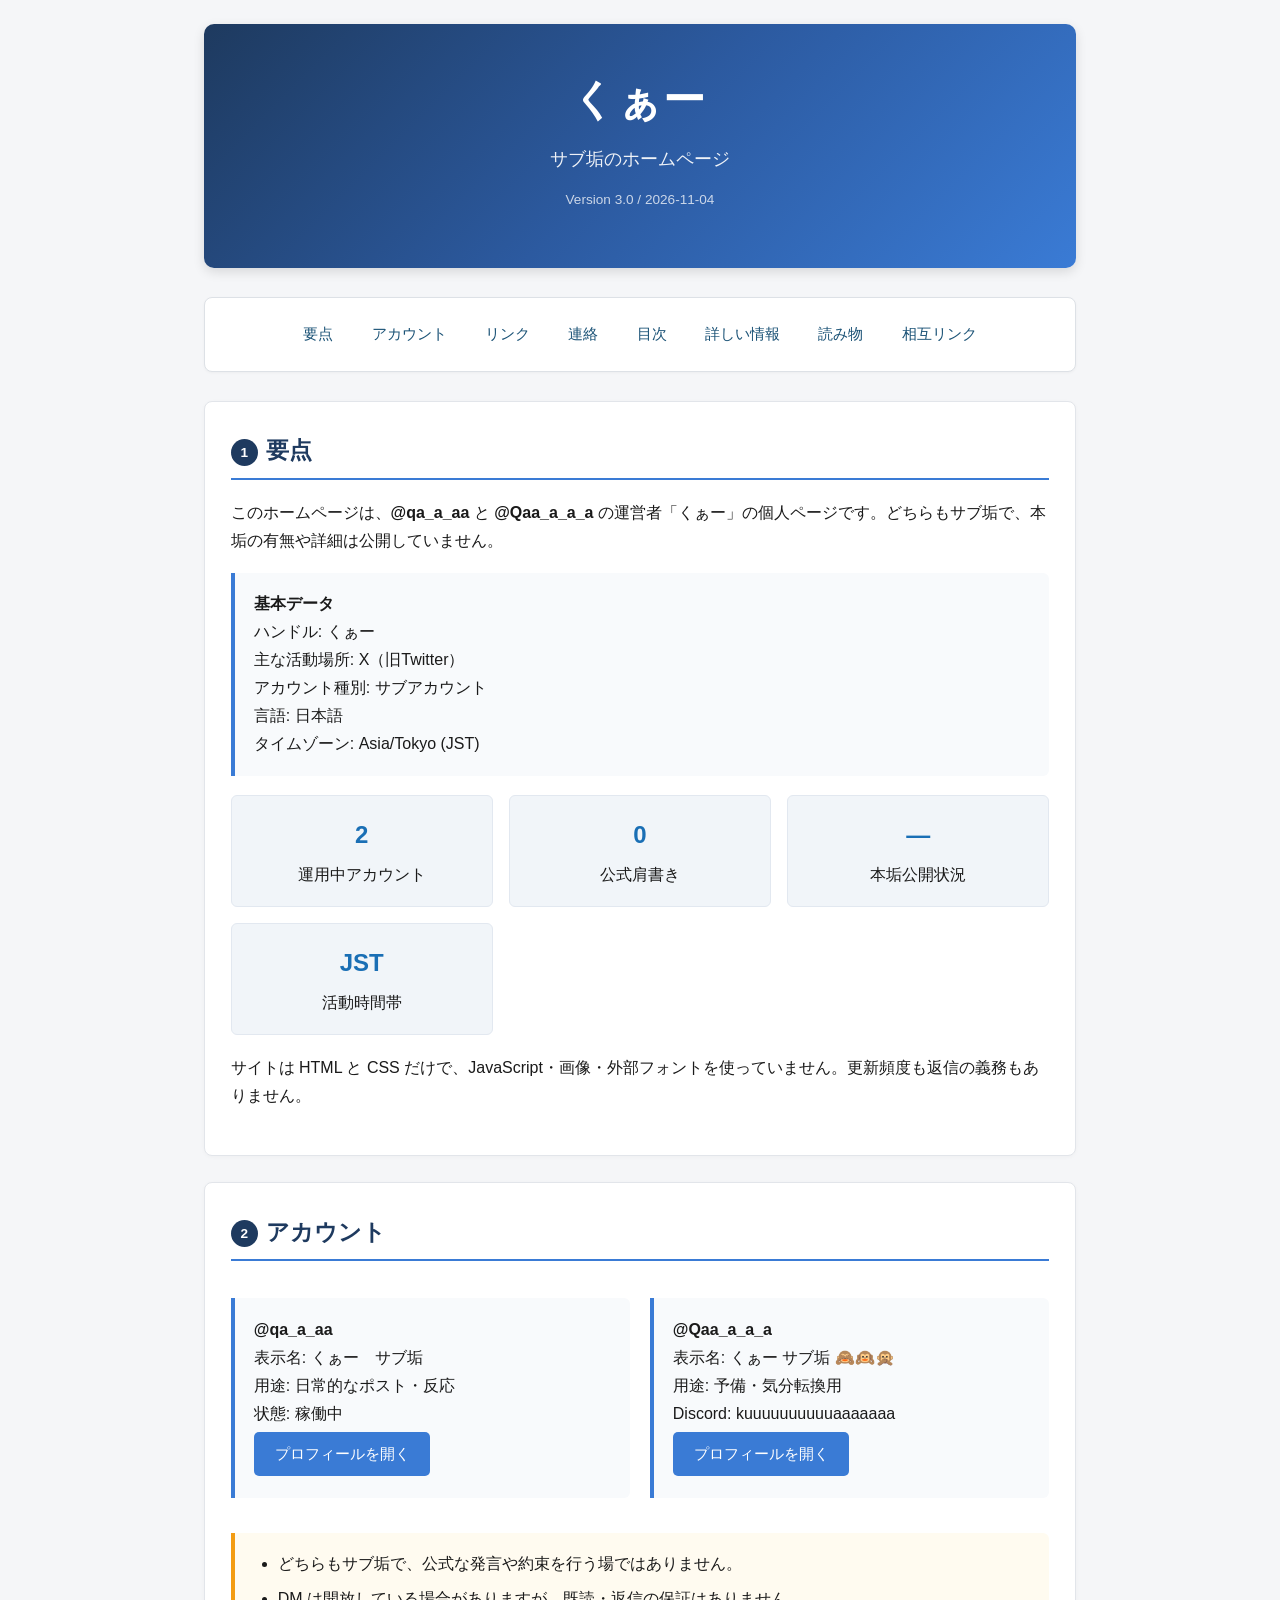
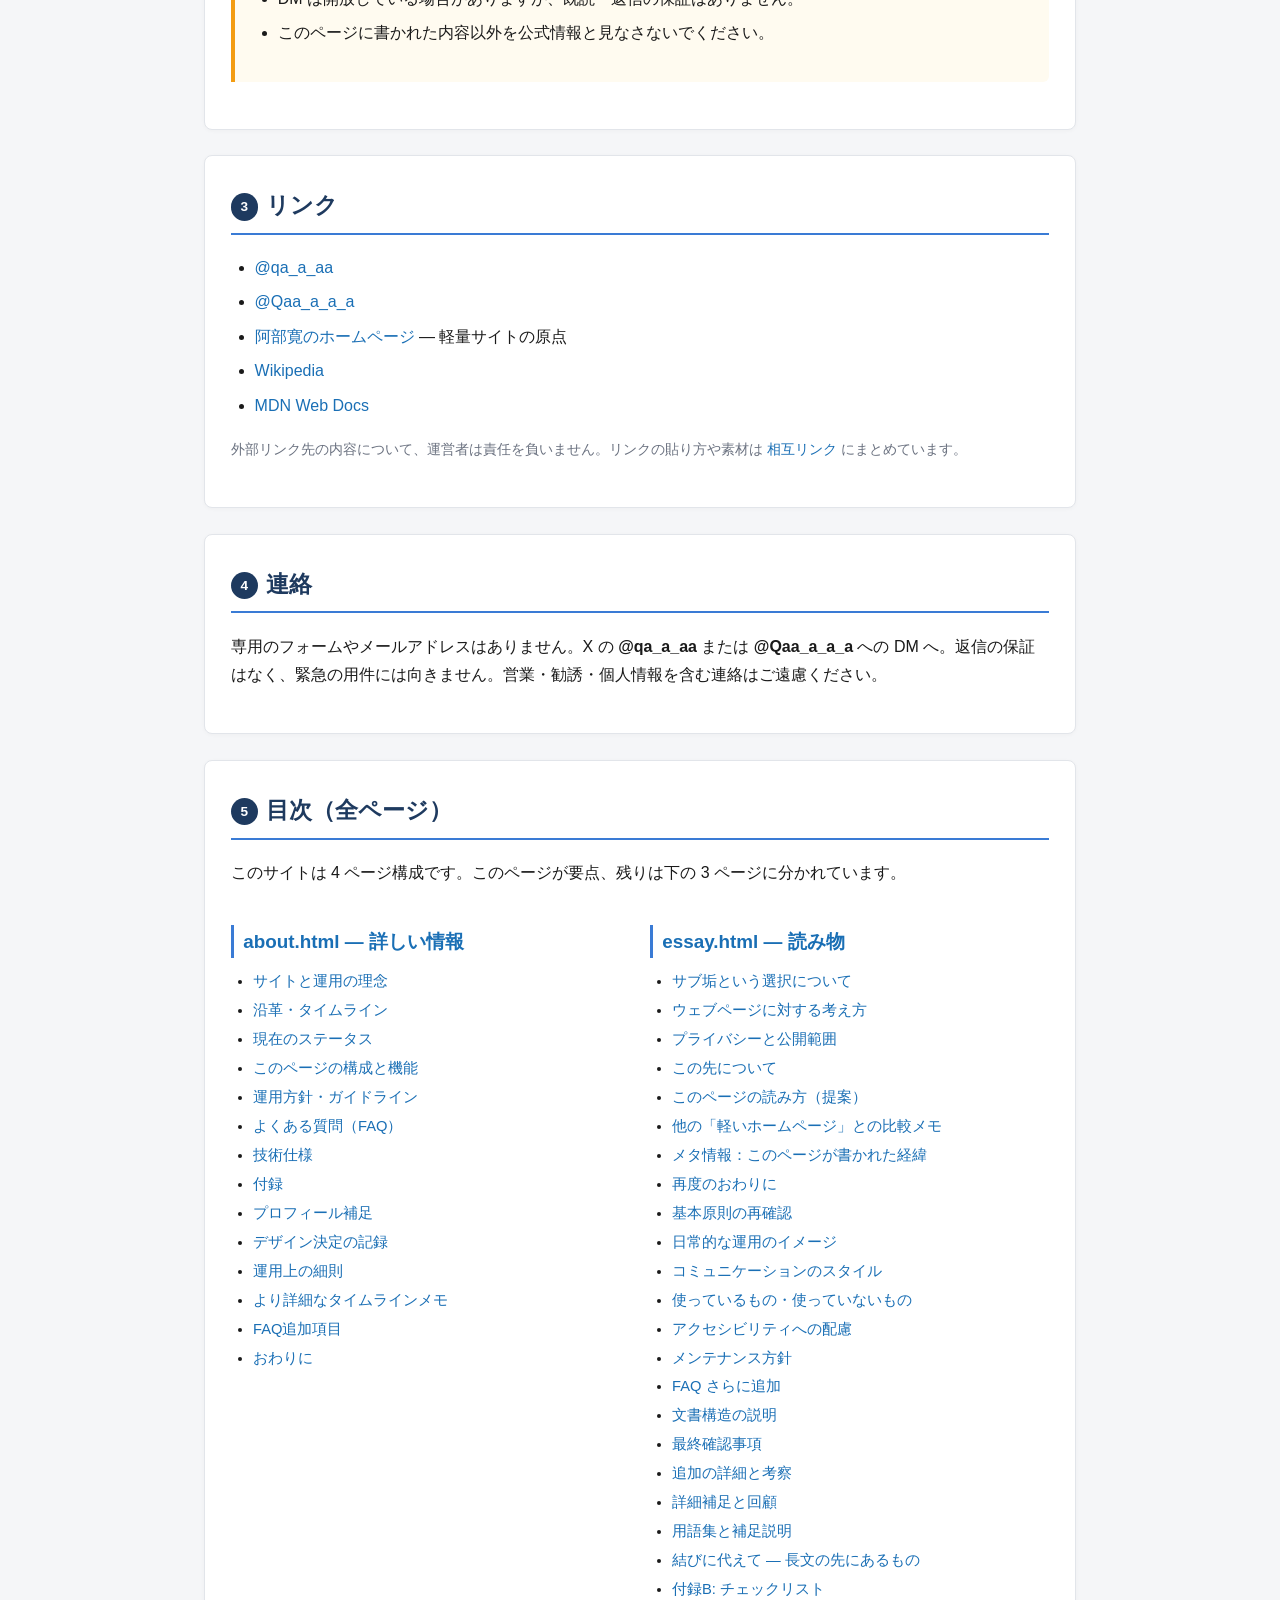
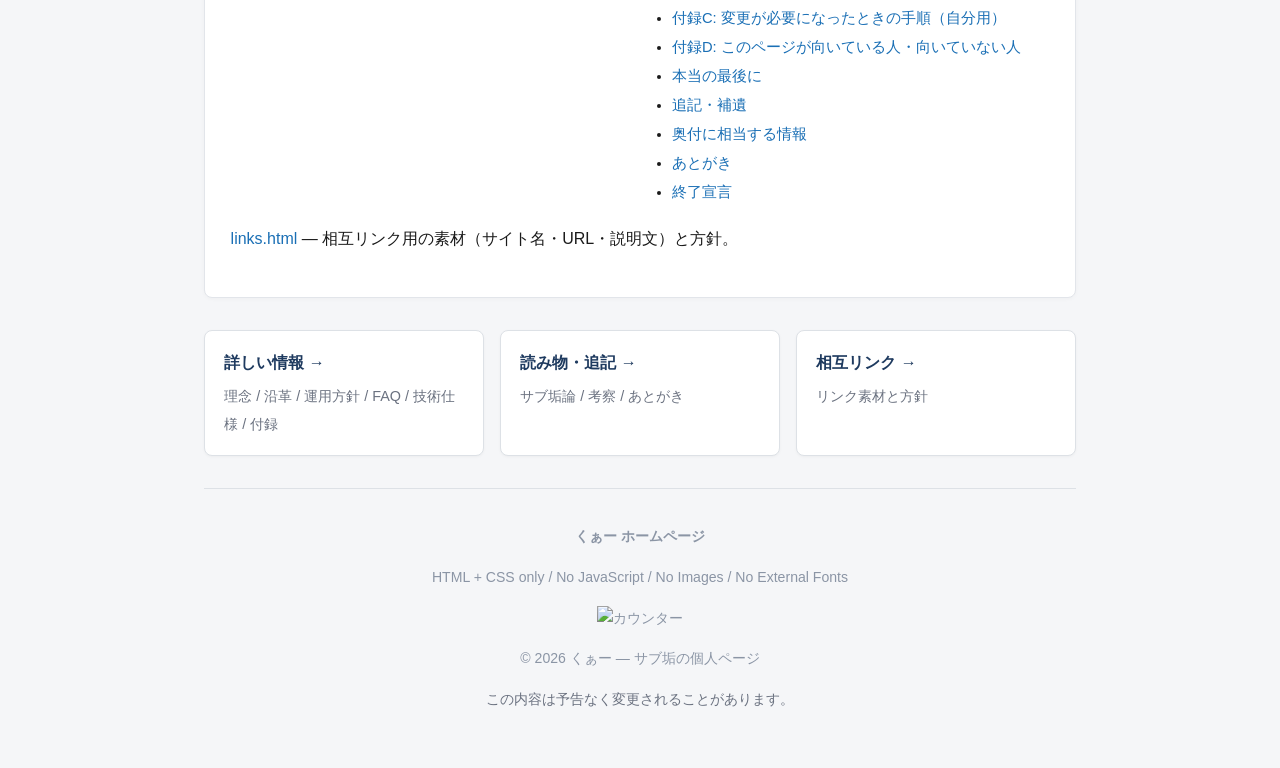
==== commit 89f687eb: "split index into 4 pages (index/about/essay/links) + shared css" ====
--- a/index.html
+++ b/index.html
@@ -3,1926 +3,177 @@
 <head>
 <meta charset="utf-8">
 <meta name="viewport" content="width=device-width,initial-scale=1">
-<title>くぁー 公式ホームページ　適当！kubobeem.tech</title>
-<style>
-*{margin:0;padding:0;box-sizing:border-box}
-html{scroll-behavior:smooth}
-body{
-  font-family:"Hiragino Sans","Hiragino Kaku Gothic ProN","Noto Sans JP",Meiryo,sans-serif;
-  line-height:1.75;
-  color:#1a1a1a;
-  background:#f5f6f8;
-  max-width:920px;
-  margin:0 auto;
-  padding:1.5rem;
-}
-header{
-  background:linear-gradient(135deg,#1e3a5f 0%,#2c5aa0 50%,#3a7bd5 100%);
-  color:#fff;
-  padding:2.5rem 2rem;
-  border-radius:10px;
-  margin-bottom:1.8rem;
-  text-align:center;
-  box-shadow:0 4px 12px rgba(0,0,0,.12);
-}
-header h1{
-  font-size:2.6rem;
-  margin-bottom:.4rem;
-  letter-spacing:.06em;
-  font-weight:700;
-}
-header .subtitle{
-  font-size:1.15rem;
-  opacity:.92;
-  margin-bottom:.8rem;
-}
-header .version{
-  font-size:.85rem;
-  opacity:.75;
-}
-nav{
-  background:#fff;
-  border:1px solid #dde1e6;
-  border-radius:8px;
-  padding:1rem 1.2rem;
-  margin-bottom:1.8rem;
-  display:flex;
-  flex-wrap:wrap;
-  gap:.6rem;
-  justify-content:center;
-  box-shadow:0 1px 3px rgba(0,0,0,.04);
-}
-nav a{
-  color:#1a5276;
-  text-decoration:none;
-  padding:.45rem .9rem;
-  border-radius:5px;
-  font-size:.95rem;
-  transition:background .15s,color .15s;
-}
-nav a:hover{
-  background:#e8f0fe;
-  color:#0d3b66;
-}
-section{
-  background:#fff;
-  border:1px solid #e2e5ea;
-  border-radius:8px;
-  padding:1.8rem 1.6rem;
-  margin-bottom:1.6rem;
-  box-shadow:0 1px 4px rgba(0,0,0,.03);
-}
-h2{
-  font-size:1.45rem;
-  color:#1e3a5f;
-  border-bottom:2.5px solid #3a7bd5;
-  padding-bottom:.45rem;
-  margin-bottom:1.2rem;
-}
-h3{
-  font-size:1.18rem;
-  color:#2c3e50;
-  margin:1.4rem 0 .7rem;
-  padding-left:.6rem;
-  border-left:3px solid #3a7bd5;
-}
-h4{
-  font-size:1.05rem;
-  color:#34495e;
-  margin:1.1rem 0 .5rem;
-}
-p{
-  margin-bottom:1rem;
-}
-ul,ol{
-  margin:0 0 1.1rem 1.5rem;
-}
-li{
-  margin-bottom:.4rem;
-}
-a{
-  color:#1a6fb5;
-  text-decoration:none;
-}
-a:hover{
-  color:#0d4a7a;
-  text-decoration:underline;
-}
-.meta{
-  color:#6b7280;
-  font-size:.9rem;
-}
-.card{
-  background:#f8fafc;
-  border-left:4px solid #3a7bd5;
-  padding:1.1rem 1.2rem;
-  margin:1.1rem 0;
-  border-radius:0 6px 6px 0;
-}
-.card-warn{
-  border-left-color:#e74c3c;
-  background:#fef5f5;
-}
-.card-info{
-  border-left-color:#27ae60;
-  background:#f0faf4;
-}
-.card-note{
-  border-left-color:#f39c12;
-  background:#fffbf0;
-}
-.grid{
-  display:grid;
-  grid-template-columns:repeat(auto-fit,minmax(210px,1fr));
-  gap:1rem;
-  margin:1.2rem 0;
-}
-.grid-item{
-  background:#f1f5f9;
-  padding:1.1rem;
-  border-radius:6px;
-  text-align:center;
-  border:1px solid #e2e8f0;
-}
-.grid-item strong{
-  display:block;
-  font-size:1.5rem;
-  color:#1a6fb5;
-  margin-bottom:.3rem;
-}
-footer{
-  text-align:center;
-  padding:2.2rem 0 1rem;
-  color:#8b95a5;
-  font-size:.88rem;
-  border-top:1px solid #dde1e6;
-  margin-top:2rem;
-}
-.tag{
-  display:inline-block;
-  background:#3a7bd5;
-  color:#fff;
-  padding:.18rem .55rem;
-  border-radius:4px;
-  font-size:.78rem;
-  margin:.15rem .2rem .15rem 0;
-}
-.progress{
-  background:#e8eef5;
-  border-radius:5px;
-  height:14px;
-  margin:.4rem 0 1.1rem;
-  overflow:hidden;
-}
-.progress-bar{
-  background:linear-gradient(90deg,#3a7bd5,#5b9bd5);
-  height:100%;
-  border-radius:5px;
-}
-table{
-  width:100%;
-  border-collapse:collapse;
-  margin:1.1rem 0;
-  font-size:.93rem;
-}
-th,td{
-  border:1px solid #dde1e6;
-  padding:.65rem .8rem;
-  text-align:left;
-}
-th{
-  background:#eef2f7;
-  font-weight:600;
-  color:#1e3a5f;
-}
-tr:nth-child(even){
-  background:#f8fafc;
-}
-blockquote{
-  border-left:4px solid #a0aec0;
-  padding:.8rem 0 .8rem 1.2rem;
-  margin:1.2rem 0;
-  color:#4a5568;
-  background:#f7fafc;
-  border-radius:0 4px 4px 0;
-}
-.badge{
-  display:inline-block;
-  background:#e74c3c;
-  color:#fff;
-  font-size:.72rem;
-  padding:.12rem .45rem;
-  border-radius:10px;
-  vertical-align:middle;
-  margin-left:.3rem;
-}
-hr{
-  border:none;
-  border-top:1px solid #e8e8e8;
-  margin:1.6rem 0;
-}
-code{
-  background:#edf2f7;
-  padding:.12rem .4rem;
-  border-radius:3px;
-  font-family:"SFMono-Regular",Consolas,monospace;
-  font-size:.88em;
-}
-pre{
-  background:#1e293b;
-  color:#e2e8f0;
-  padding:1.1rem 1.2rem;
-  border-radius:6px;
-  overflow-x:auto;
-  font-size:.85rem;
-  margin:1.1rem 0;
-  line-height:1.55;
-}
-.timeline{
-  border-left:3px solid #3a7bd5;
-  padding-left:1.4rem;
-  margin:1.2rem 0;
-}
-.timeline-item{
-  position:relative;
-  margin-bottom:1.4rem;
-  padding-bottom:.3rem;
-}
-.timeline-item::before{
-  content:"";
-  position:absolute;
-  left:-1.62rem;
-  top:.45rem;
-  width:11px;
-  height:11px;
-  background:#3a7bd5;
-  border-radius:50%;
-  border:2px solid #fff;
-  box-shadow:0 0 0 2px #3a7bd5;
-}
-.btn{
-  display:inline-block;
-  background:#3a7bd5;
-  color:#fff !important;
-  padding:.55rem 1.3rem;
-  border-radius:5px;
-  text-decoration:none !important;
-  margin:.25rem .3rem .25rem 0;
-  transition:background .15s;
-  font-size:.95rem;
-}
-.btn:hover{
-  background:#2c5aa0;
-}
-.btn-secondary{
-  background:#64748b;
-}
-.btn-secondary:hover{
-  background:#475569;
-}
-.btn-outline{
-  background:transparent;
-  color:#3a7bd5 !important;
-  border:1.5px solid #3a7bd5;
-}
-.btn-outline:hover{
-  background:#e8f0fe;
-}
-.two-col{
-  display:grid;
-  grid-template-columns:1fr 1fr;
-  gap:1.2rem;
-  margin:1rem 0;
-}
-@media (max-width:640px){
-  body{padding:1rem}
-  header h1{font-size:1.9rem}
-  nav{flex-direction:column;align-items:stretch}
-  nav a{text-align:center}
-  .two-col{grid-template-columns:1fr}
-  .grid{grid-template-columns:1fr}
-}
-.list-check li::marker{content:"✓ ";color:#27ae60}
-.list-cross li::marker{content:"✗ ";color:#e74c3c}
-.section-num{
-  display:inline-block;
-  background:#1e3a5f;
-  color:#fff;
-  width:1.7rem;
-  height:1.7rem;
-  line-height:1.7rem;
-  text-align:center;
-  border-radius:50%;
-  font-size:.85rem;
-  margin-right:.5rem;
-  vertical-align:middle;
-}
-.def-list{
-  margin:1rem 0;
-}
-.def-list dt{
-  font-weight:600;
-  color:#1e3a5f;
-  margin-top:.8rem;
-}
-.def-list dd{
-  margin-left:1.2rem;
-  color:#4a5568;
-}
-.highlight{
-  background:#fff3cd;
-  padding:.1rem .35rem;
-  border-radius:3px;
-}
-</style>
+<title>くぁー 公式ホームページ / kubobeem.tech</title>
+<link rel="stylesheet" href="style.css">
 </head>
 <body>
 
-<header>
+<header id="top">
 <h1>くぁー</h1>
 <p class="subtitle">サブ垢のホームページ</p>
-<p class="version">Version 2.0 / 2026-07-27</p>
+<p class="version">Version 3.0 / 2026-11-04</p>
 </header>
 
 <nav>
-<a href="#top">トップ</a>
-<a href="#profile">プロフィール</a>
+<a href="#profile">要点</a>
 <a href="#accounts">アカウント</a>
-<a href="#philosophy">理念</a>
-<a href="#history">沿革</a>
-<a href="#status">ステータス</a>
-<a href="#features">機能</a>
-<a href="#rules">運用方針</a>
-<a href="#faq">FAQ</a>
-<a href="#changelog">更新履歴</a>
-<a href="#technical">技術仕様</a>
 <a href="#links">リンク</a>
 <a href="#contact">連絡</a>
-<a href="#appendix">付録</a>
+<a href="#toc">目次</a>
+<a href="about.html">詳しい情報</a>
+<a href="essay.html">読み物</a>
+<a href="links.html">相互リンク</a>
 </nav>
 
-<!-- ========== プロフィール ========== -->
 <section id="profile">
-<h2><span class="section-num">1</span>プロフィール</h2>
+<h2><span class="section-num">1</span>要点</h2>
 
-<p>このホームページは、<strong>@qa_a_aa</strong> および <strong>@Qaa_a_a_a</strong> の運営者である「くぁー」の個人ページです。</p>
-
-<p>本アカウント群はいわゆる「サブ垢」として運用されています。本垢の有無や詳細については公開していません。サブ垢であるという事実以外に、特別な肩書きや公式な肩書きは持ちません。</p>
+<p>このホームページは、<strong>@qa_a_aa</strong> と <strong>@Qaa_a_a_a</strong> の運営者「くぁー」の個人ページです。どちらもサブ垢で、本垢の有無や詳細は公開していません。</p>
 
 <div class="card">
 <strong>基本データ</strong><br>
-氏名（ハンドル）: くぁー<br>
-主な活動場所: twitter (旧Twitter)<br>
+ハンドル: くぁー<br>
+主な活動場所: X（旧Twitter）<br>
 アカウント種別: サブアカウント<br>
-運用開始: 詳細非公開<br>
 言語: 日本語<br>
 タイムゾーン: Asia/Tokyo (JST)
 </div>
 
-<h3>自己紹介文</h3>
-<p>特にこれといった実績や専門分野を持たない、普通のインターネット利用者です。タイムラインを眺め、時々ポストし、時々いいねをし、時々リプライを返す。それだけの存在です。</p>
-
-<p>サブ垢を複数持つ理由についてよく聞かれますが、明確な理由はありません。「なんとなく」が最も正確な答えです。用途を厳密に分けているわけでもなく、気分で使い分けている程度です。</p>
-
-<h3>興味・関心分野</h3>
-<ul>
-<li>シンプルで軽いウェブサイトの設計</li>
-<li>インターネット文化・ミーム</li>
-<li>情報の整理と構造化</li>
-<li>テキストベースのコミュニケーション</li>
-<li>無駄を削ぎ落としたインターフェース</li>
-</ul>
-
-<h3>苦手なこと・避けていること</h3>
-<ul>
-<li>過剰な装飾やアニメーション</li>
-<li>読み込みに数秒かかるページ</li>
-<li>意味のないポップアップや通知</li>
-<li>個人情報を過剰に要求するサービス</li>
-<li>強制的なアカウント連携</li>
-</ul>
-
 <div class="grid">
-<div class="grid-item"><strong>2</strong>運用中アカウント10?</div>
+<div class="grid-item"><strong>2</strong>運用中アカウント</div>
 <div class="grid-item"><strong>0</strong>公式肩書き</div>
 <div class="grid-item"><strong>—</strong>本垢公開状況</div>
 <div class="grid-item"><strong>JST</strong>活動時間帯</div>
 </div>
+
+<p>サイトは HTML と CSS だけで、JavaScript・画像・外部フォントを使っていません。更新頻度も返信の義務もありません。</p>
 </section>
 
-<!-- ========== アカウント ========== -->
 <section id="accounts">
-<h2><span class="section-num">メイン2 サブ6 実験中3</span>アカウント詳細</h2>
+<h2><span class="section-num">2</span>アカウント</h2>
 
-<h3>@qa_a_aa</h3>
-<p><a href="https://x.com/qa_a_aa" class="btn">プロフィールを開く</a></p>
+<div class="two-col">
+<div class="card">
+<strong>@qa_a_aa</strong><br>
+表示名: くぁー　サブ垢<br>
+用途: 日常的なポスト・反応<br>
+状態: 稼働中<br>
+<a href="https://x.com/qa_a_aa" class="btn">プロフィールを開く</a>
+</div>
+<div class="card">
+<strong>@Qaa_a_a_a</strong><br>
+表示名: くぁー サブ垢 🙈🙉🙊<br>
+用途: 予備・気分転換用<br>
+Discord: kuuuuuuuuuuaaaaaaa<br>
+<a href="https://x.com/Qaa_a_a_a" class="btn">プロフィールを開く</a>
+</div>
+</div>
 
-<table>
-<thead>
-<tr><th>項目</th><th>内容</th></tr>
-</thead>
-<tbody>
-<tr><td>表示名</td><td>くぁー　サブ垢</td></tr>
-<tr><td>ユーザー名</td><td>@qa_a_aa</td></tr>
-<tr><td>種別</td><td>サブアカウント</td></tr>
-<tr><td>主な用途</td><td>日常的なポスト・反応</td></tr>
-<tr><td>公開範囲</td><td>公開アカウント</td></tr>
-<tr><td>状態</td><td>稼働中</td></tr>
-</tbody>
-</table>
-
-<p>比較的活発に使用している側のアカウントです。タイムラインを流し見したり、気になったポストに反応したりする用途が中心です。深い議論や長文ポストを意図したものではありません。</p>
-
-<h3>@Qaa_a_a_a</h3>
-<p><a href="https://x.com/Qaa_a_a_a" class="btn">プロフィールを開く</a></p>
-
-<table>
-<thead>
-<tr><th>項目</th><th>内容</th></tr>
-</thead>
-<tbody>
-<tr><td>表示名</td><td>くぁー サブ垢 🙈🙉🙊</td></tr>
-<tr><td>ユーザー名</td><td>@Qaa_a_a_a</td></tr>
-<tr><td>種別</td><td>サブアカウント</td></tr>
-<tr><td>主な用途</td><td>予備・気分転換用</td></tr>
-<tr><td>Discord</td><td>kuuuuuuuuuuaaaaaaa</td></tr>
-<tr><td>状態</td><td>稼働中</td></tr>
-</tbody>
-</table>
-
-<p>もう一方のサブアカウントです。用途を厳密に分けているわけではありませんが、こちらはより気軽に、あるいは実験的に使うことがあります。Discordのユーザー名もこちらに紐づいています。</p>
-
-<h3>アカウント運用上の注意</h3>
 <div class="card card-note">
 <ul>
-<li>両アカウントとも「サブ垢」であり、公式な発言や約束を行う場ではありません。</li>
-<li>DMは開放している場合がありますが、必ず読まれる・返信される保証はありません。</li>
-<li>なりすましや関連アカウントを名乗る第三者には注意してください。</li>
-<li>このホームページに記載された情報以外を公式情報と見なさないでください。</li>
+<li>どちらもサブ垢で、公式な発言や約束を行う場ではありません。</li>
+<li>DM は開放している場合がありますが、既読・返信の保証はありません。</li>
+<li>このページに書かれた内容以外を公式情報と見なさないでください。</li>
 </ul>
 </div>
 </section>
 
-<!-- ========== 理念 ========== -->
-<section id="philosophy">
-<h2><span class="section-num">3</span>サイトと運用の理念</h2>
+<section id="links">
+<h2><span class="section-num">3</span>リンク</h2>
 
-<p>このホームページおよび関連アカウントの運用には、いくつかの基本的な考え方があります。強制力のある規約ではありませんが、運営者としての姿勢を示したものです。</p>
+<ul>
+<li><a href="https://x.com/qa_a_aa">@qa_a_aa</a></li>
+<li><a href="https://x.com/Qaa_a_a_a">@Qaa_a_a_a</a></li>
+<li><a href="https://abehiroshi.la.coocan.jp/">阿部寛のホームページ</a> — 軽量サイトの原点</li>
+<li><a href="https://www.wikipedia.org/">Wikipedia</a></li>
+<li><a href="https://developer.mozilla.org/ja/">MDN Web Docs</a></li>
+</ul>
 
-<h3>1. シンプルさを優先する</h3>
-<p>必要以上の装飾や機能を追加しない。ページが重くなる要因（大きな画像、複雑なスクリプト、過剰なフォント読み込みなど）は極力避ける。テキストと最小限のスタイルで情報が伝わることを目指す。</p>
-
-<h3>2. 透明性を保つ（ただし限界はある）</h3>
-<p>サブ垢であることは明示する。しかし本垢の詳細や個人を特定できる情報は公開しない。公開する情報と非公開にする情報の境界を意識する。(全部サブ垢）</p>
-
-<h3>3. 義務を負わない</h3>
-<p>更新頻度、返信の有無、活動の継続について、誰に対しても義務を負わない。気が向いたときに活動し、気が向かないときは沈黙する。それがサブ垢の利点だと考えている。</p>
-
-<h3>4. 急にたけし</h3>
-<p>いろいろたけし！</p>
-
-<h3>5. 技術的な選択を明示する</h3>
-<p>このサイトはHTMLとCSSのみで構成されている。JavaScriptは使用していない。画像も使用していない。外部フォントも読み込んでいない。システムフォントに依存する。これにより、どのような環境でも比較的軽く表示されることを意図している。</p>
-
-<blockquote>
-「軽ければ良い」「重ければ悪い」という単純な二元論ではない。<br>
-目的に対して適切な重さを選ぶことが大事だと考えている。<br>
-このページは「内容を十分に載せる」ことを優先した結果、行数が多くなっている。
-</blockquote>
+<p class="meta">外部リンク先の内容について、運営者は責任を負いません。リンクの貼り方や素材は <a href="links.html">相互リンク</a> にまとめています。</p>
 </section>
 
-<!-- ========== 沿革 ========== -->
-<section id="history">
-<h2><span class="section-num">4</span>沿革・タイムライン</h2>
+<section id="contact">
+<h2><span class="section-num">4</span>連絡</h2>
 
-<p>正確な日付が残っていないものも多いため、おおまかな流れとして記載する。</p>
+<p>専用のフォームやメールアドレスはありません。X の <strong>@qa_a_aa</strong> または <strong>@Qaa_a_a_a</strong> への DM へ。返信の保証はなく、緊急の用件には向きません。営業・勧誘・個人情報を含む連絡はご遠慮ください。</p>
+</section>
 
-<div class="timeline">
-<div class="timeline-item">
-<strong>運用開始期</strong><br>
-サブアカウントとしての運用を開始。当初は特にホームページを持つ予定はなかった。X上での活動のみ。
+<section id="toc">
+<h2><span class="section-num">5</span>目次（全ページ）</h2>
+
+<p>このサイトは 4 ページ構成です。このページが要点、残りは下の 3 ページに分かれています。</p>
+
+<div class="two-col">
+<div>
+<h3><a href="about.html">about.html — 詳しい情報</a></h3>
+<ul class="toc">
+<li><a href="about.html#philosophy">サイトと運用の理念</a></li>
+<li><a href="about.html#history">沿革・タイムライン</a></li>
+<li><a href="about.html#status">現在のステータス</a></li>
+<li><a href="about.html#features">このページの構成と機能</a></li>
+<li><a href="about.html#rules">運用方針・ガイドライン</a></li>
+<li><a href="about.html#faq">よくある質問（FAQ）</a></li>
+<li><a href="about.html#technical">技術仕様</a></li>
+<li><a href="about.html#appendix">付録</a></li>
+<li><a href="about.html#detail-profile">プロフィール補足</a></li>
+<li><a href="about.html#detail-design">デザイン決定の記録</a></li>
+<li><a href="about.html#detail-operation">運用上の細則</a></li>
+<li><a href="about.html#detail-history2">より詳細なタイムラインメモ</a></li>
+<li><a href="about.html#detail-faq2">FAQ追加項目</a></li>
+<li><a href="about.html#closing">おわりに</a></li>
+</ul>
 </div>
-<div class="timeline-item">
-<strong>アカウント追加</strong><br>
-@Qaa_a_a_a を追加。用途を分けようとした時期もあったが、結局明確な区分は定着しなかった。
-</div>
-<div class="timeline-item">
-<strong>ホームページ構想</strong><br>
-阿部寛のホームページが話題になるたびに「軽いサイト」の価値を再認識。いつか自分用のシンプルなページを作りたいと考えるようになる。
-</div>
-<div class="timeline-item">
-<strong>2026年7月</strong><br>
-実際にホームページの作成を開始。最初は極端に軽いバージョンを試作。その後「行数を増やしてほしい」「内容をしっかり書いてほしい」という要望を受けて大幅に拡張。
-</div>
-<div class="timeline-item">
-<strong>現在</strong><br>
-HTML+CSSのみの静的ページとして公開可能な状態に到達。今後も気が向いたときに内容を追加・修正する可能性がある。
+<div>
+<h3><a href="essay.html">essay.html — 読み物</a></h3>
+<ul class="toc">
+<li><a href="essay.html#extended-thoughts">サブ垢という選択について</a></li>
+<li><a href="essay.html#extended-web">ウェブページに対する考え方</a></li>
+<li><a href="essay.html#extended-privacy">プライバシーと公開範囲</a></li>
+<li><a href="essay.html#extended-future">この先について</a></li>
+<li><a href="essay.html#extended-reading">このページの読み方（提案）</a></li>
+<li><a href="essay.html#extended-comparison">他の「軽いホームページ」との比較メモ</a></li>
+<li><a href="essay.html#extended-meta">メタ情報：このページが書かれた経緯</a></li>
+<li><a href="essay.html#extended-closing2">再度のおわりに</a></li>
+<li><a href="essay.html#extended-principles">基本原則の再確認</a></li>
+<li><a href="essay.html#extended-daily">日常的な運用のイメージ</a></li>
+<li><a href="essay.html#extended-communication">コミュニケーションのスタイル</a></li>
+<li><a href="essay.html#extended-tools">使っているもの・使っていないもの</a></li>
+<li><a href="essay.html#extended-accessibility">アクセシビリティへの配慮</a></li>
+<li><a href="essay.html#extended-maintenance">メンテナンス方針</a></li>
+<li><a href="essay.html#extended-faq3">FAQ さらに追加</a></li>
+<li><a href="essay.html#extended-structure">文書構造の説明</a></li>
+<li><a href="essay.html#extended-final">最終確認事項</a></li>
+<li><a href="essay.html#extended-more">追加の詳細と考察</a></li>
+<li><a href="essay.html#extended-final-details">詳細補足と回顧</a></li>
+<li><a href="essay.html#glossary-extended">用語集と補足説明</a></li>
+<li><a href="essay.html#closing-extended">結びに代えて — 長文の先にあるもの</a></li>
+<li><a href="essay.html#appendix-b">付録B: チェックリスト</a></li>
+<li><a href="essay.html#appendix-c">付録C: 変更が必要になったときの手順（自分用）</a></li>
+<li><a href="essay.html#appendix-d">付録D: このページが向いている人・向いていない人</a></li>
+<li><a href="essay.html#very-end">本当の最後に</a></li>
+<li><a href="essay.html#postscript">追記・補遺</a></li>
+<li><a href="essay.html#colophon">奥付に相当する情報</a></li>
+<li><a href="essay.html#afterword">あとがき</a></li>
+<li><a href="essay.html#end-note">終了宣言</a></li>
+</ul>
 </div>
 </div>
 
-<h3>今後の予定（未定）</h3>
-<ul>
-<li>特に決まったロードマップはない</li>
-<li>必要を感じたときにページを更新する</li>
-<li>新アカウントを追加する可能性は低いがゼロではない</li>
-<li>ドメインを取得して本格運用する予定は現時点ではない</li>
-</ul>
+<p><a href="links.html">links.html</a> — 相互リンク用の素材（サイト名・URL・説明文）と方針。</p>
 </section>
 
-<!-- ========== ステータス ========== -->
-<section id="status">
-<h2><span class="section-num">5</span>現在のステータス</h2>
-
-<h3>サイト稼働状況</h3>
-<p>このHTMLファイルが閲覧可能な状態であれば、サイトは「稼働中」とみなせる。</p>
-<div class="progress"><div class="progress-bar" style="width:100%"></div></div>
-
-<h3>各指標（主観）</h3>
-<table>
-<thead>
-<tr><th>指標</th><th>値</th><th>説明</th></tr>
-</thead>
-<tbody>
-<tr><td>サイト完成度</td><td>約85%</td><td>基本的な構成は整っている。今後も微調整の余地あり</td></tr>
-<tr><td>やる気</td><td>中程度</td><td>作成時点では比較的高い。維持できるかは不明</td></tr>
-<tr><td>更新意欲</td><td>低〜中</td><td>大幅な更新より小さな修正が主になる想定</td></tr>
-<tr><td>外部依存度</td><td>ほぼゼロ</td><td>画像・JS・外部フォント・CDNを使用していない</td></tr>
-<tr><td>モバイル対応</td><td>対応済み</td><td>viewport設定とメディアクエリを使用</td></tr>
-<tr><td>アクセシビリティ</td><td>基本レベル</td><td>セマンティックな見出し構造を意識</td></tr>
-</tbody>
-</table>
-
-<h3>アカウント状態</h3>
-<div class="two-col">
-<div class="card">
-<strong>@qa_a_aa</strong><br>
-状態: 稼働中<br>
-最終確認: 2026-07-27付近<br>
-特記事項: なし
+<div class="pager">
+<a href="about.html"><strong>詳しい情報 →</strong><span>理念 / 沿革 / 運用方針 / FAQ / 技術仕様 / 付録</span></a>
+<a href="essay.html"><strong>読み物・追記 →</strong><span>サブ垢論 / 考察 / あとがき</span></a>
+<a href="links.html"><strong>相互リンク →</strong><span>リンク素材と方針</span></a>
 </div>
-<div class="card">
-<strong>@Qaa_a_a_a</strong><br>
-状態: 稼働中<br>
-最終確認: 2026-07-27付近<br>
-特記事項: Discord名あり
-</div>
-</div>
-</section>
-
-<!-- ========== 機能・構成 ========== -->
-<section id="features">
-<h2><span class="section-num">6</span>このページの構成と機能</h2>
-
-<p>このホームページが提供する「機能」は限られている。静的な情報提供が中心である。</p>
-
-<h3>実装されているもの</h3>
-<ul class="list-check">
-<li>プロフィール情報の掲載</li>
-<li>運用アカウントへのリンク</li>
-<li>運用方針・理念の明示</li>
-<li>沿革の簡易記録</li>
-<li>FAQ（よくある質問と回答）</li>
-<li>更新履歴</li>
-<li>技術仕様の開示</li>
-<li>レスポンシブなレイアウト</li>
-<li>ページ内ナビゲーション（アンカーリンク）</li>
-<li>印刷時にも比較的読みやすい構造</li>
-</ul>
-
-<h3>実装していないもの</h3>
-<ul class="list-cross">
-<li>JavaScriptによる動的処理</li>
-<li>画像・動画・音声の埋め込み</li>
-<li>お問い合わせフォーム</li>
-<li>コメント機能</li>
-<li>アクセス解析</li>
-<li>Cookieの使用</li>
-<li>外部APIとの連携</li>
-<li>ダークモード切替（CSSのみでは可能だが未実装）</li>
-<li>多言語対応</li>
-<li>検索機能</li>
-</ul>
-
-<h3>意図的に選ばなかった理由</h3>
-<p>動的機能や外部サービスへの依存を増やすと、保守コストと読み込みコストが上がる。サブ垢のホームページにそこまでの機能は不要だと判断した。情報を静的に並べ、必要な人だけが読む形が最も負担が少ない。</p>
-</section>
-
-<!-- ========== 運用方針 ========== -->
-<section id="rules">
-<h2><span class="section-num">7</span>運用方針・ガイドライン</h2>
-
-<p>以下は運営者自身に対するガイドラインであり、訪問者に強制するものではない。ただし、このページやアカウントに関わる際の参考にしてほしい。</p>
-
-<h3>投稿について</h3>
-<ul>
-<li>事実と意見を可能な範囲で区別する</li>
-<li>未確認情報を断定的に扱わない</li>
-<li>他者のプライバシーを侵害する内容を投稿しない</li>
-<li>違法行為を助長する内容を投稿しない</li>
-</ul>
-
-<h3>返信・対話について</h3>
-<ul>
-<li>すべてのリプライやDMに返信する義務はない</li>
-<li>建設的な指摘は歓迎するが、誹謗中傷には応じない</li>
-<li>長時間の議論に付き合う義務はない</li>
-<li>ブロック・ミュート・通報は必要に応じて使用する</li>
-</ul>
-
-<h3>このホームページについて</h3>
-<ul>
-<li>記載内容は予告なく変更・削除される場合がある</li>
-<li>古い情報が残っている可能性がある</li>
-<li>公式発表としての拘束力は持たない</li>
-<li>転載は出典を明記すれば基本的に可（ただし商用利用は要相談）</li>
-</ul>
-
-<div class="card card-warn">
-<strong>免責</strong><br>
-このページに記載された情報の正確性・完全性・最新性について、運営者は保証しません。このページを利用したこと、または利用できなかったことによって生じた損害について、運営者は一切の責任を負いません。
-</div>
-</section>
-
-<!-- ========== FAQ ========== -->
-<section id="faq">
-<h2><span class="section-num">8</span>よくある質問（FAQ）</h2>
-
-<h3>Q1. 本垢は何ですか？ / 教えてください</h3>
-<p>A. 公開していません。聞く必要もありません。サブ垢として完結しています。</p>
-
-<h3>Q2. なぜサブ垢を複数持っているのですか？</h3>
-<p>A. 明確な理由はありません。「なんとなく」が一番近いです。用途を厳密に分けているわけでもありません。</p>
-
-<h3>Q3. このサイトは公式ですか？</h3>
-<p>A. 運営者本人が作成・管理しているページです。ただし「公式発表」としての強い拘束力を持つものではありません。あくまで参考情報です。</p>
-
-<h3>Q4. 更新頻度はどのくらいですか？</h3>
-<p>A. 決まっていません。数ヶ月何も変わらないこともあれば、短期間で何度か修正することもあります。</p>
-
-<h3>Q5. 連絡を取りたい場合はどうすればいいですか？</h3>
-<p>A. XのDMを試してください。ただし既読・返信を保証するものではありません。急ぎの要件には向いていません。</p>
-
-<h3>Q6. なぜこんなに長いページなのですか？</h3>
-<p>A. 内容がないから！！</p>
-
-<h3>Q7. 阿部寛のホームページより軽いですか？</h3>
-<p>A. いいえ。行数も機能も明らかに多いです。軽さを最優先したバージョンも試作しましたが、現在のバージョンは「内容の充実」を優先しています。</p>
-
-<h3>Q8. ソースコードを改変して使ってもいいですか？</h3>
-<p>A. 個人利用・学習目的であれば基本的に問題ありません。そのまま「くぁーの公式ページ」として再公開するのは避けてください。</p>
-
-<h3>Q9. 広告やアフィリエイトはありますか？</h3>
-<p>A. ありません。今後も置く予定はありません。</p>
-
-<h3>Q10. アクセス解析はしていますか？</h3>
-<p>A. していません。サーバーログが残る環境に置いた場合はその限りではありませんが、意図的な解析ツールは入れていません。</p>
-
-<h3>Q11. 英語版や他言語版はありますか？</h3>
-<p>A. ありません。日本語のみです。</p>
-
-<h3>Q12. 印刷して保存してもいいですか？</h3>
-<p>A. 構いません。ただし内容は更新される可能性があるため、印刷時点のスナップショットに過ぎないことを理解した上で利用してください。</p>
-
-<h3>Q13. 誤字・脱字を見つけました</h3>
-<p>A. 教えてもらえると助かります。直せる範囲で直します。ただしすべての指摘に対応する保証はありません。　めんどくさいからなおさないかも</p>
-
-
-# <h3>Q15. このページの最終更新日はどこで確認できますか？</h3>
-# <p>A. ヘッダーのバージョン表記、およびページ下部の更新履歴を参照してください。</p>
-# </section>
-
-<!-- ========== 更新履歴 ========== -->
-
-
-<!-- ========== 技術仕様 ========== -->
-<section id="technical">
-<h2><span class="section-num">10</span>技術仕様</h2>
-
-<h3>使用技術</h3>
-<ul>
-<li>HTML5（セマンティック要素を使用）</li>
-<li>CSS3（Flexbox / Grid / メディアクi>
-<li>JavaScript: 不使用</li>
-<li>画像・動画・音声: 不使用</li>
-<li>外部ライブラリ・フレームワーク: 不使用</li>
-<li>外部フォント: 不使用（システムフォントに依存）</li>
-<li>ビルドツール: 不使用（手書きの単一HTMLファイル）</li>
-</ul>
-
-<h3>対応環境（想定）</h3>
-<ul>
-<li>モダンブラウザ（Chrome / Firefox / Safari / Edge の直近数バージョン）</li>
-<li>スマートフォン・タブレットの標準ブラウザ</li>
-<li>JavaScript無効環境でも全文が読める</li>
-<li>画像読み込みがブロックされていても問題なし（画像がないため）</li>
-</ul>
-
-<h3>ファイル構成</h3>
-<pre>index.html   … このファイル1つだけ</pre>
-
-<p>単一ファイルで完結させているため、配布やバックアップが容易です。サーバーにアップロードする場合も、このファイルを置くだけで動作します。</p>
-
-<h3>デザイン方針の詳細</h3>
-<dl class="def-list">
-<dt>カラー</dt>
-<dd>メインカラーは青系（#3a7bd5 および関連色）。背景は明るいグレー系でコントラストを確保。</dd>
-<dt>タイポグラフィ</dt>
-<dd>日本語環境で一般的に利用可能なゴシック体を指定。行間を広めに取り、長文でも読みやすくしている。</dd>
-<dt>レイアウト</dt>
-<dd>最大幅を制限し、行長が極端に長くならないようにしている。モバイルでは1カラムに切り替わる。</dd>
-<dt>装飾</dt>
-<dd>影や角丸は最小限。情報の階層が分かる程度の視覚的手がかりを残している。</dd>
-</dl>
-
-<h3>パフォーマンスに関する考え方</h3>
-<p>阿部寛のホームページと比較すると明らかに重い。しかし「重い」の基準は相対的である。画像やスクリプトを大量に読み込む現代的なサイトと比較すれば、依然として軽い部類に入る。テキストとスタイルシートのみで構成されている点は共通している。</p>
-</section>
-
-<!-- ========== リンク ========== -->
-<section id="links">
-<h2><span class="section-num">11</span>リンク集</h2>
-
-<h3>関連アカウント</h3>
-<ul>
-<li><a href="https://x.com/qa_a_aa">@qa_a_aa（くぁー　サブ垢）</a></li>
-<li><a href="https://x.com/Qaa_a_a_a">@Qaa_a_a_a（くぁー サブ垢）</a></li>
-</ul>
-
-<h3>参考にした・影響を受けたもの</h3>
-<ul>
-<li><a href="https://abehiroshi.la.coocan.jp/">阿部寛のホームページ</a> — 軽量さの象徴として有名。このサイトの「軽さへの憧れ」の原点。</li>
-</ul>
-
-<h3>その他の一般的なリンク</h3>
-<ul>
-<li><a href="https://x.com/">X (Twitter)</a></li>
-<li><a href="https://www.wikipedia.org/">Wikipedia</a></li>
-<li><a href="https://developer.mozilla.org/ja/">MDN Web Docs</a>（HTML/CSSの参考）</li>
-</ul>
-
-<div class="card card-info">
-外部リンク先の内容や可用性について、このページの運営者は責任を負いません。リンク先の利用は自己責任でお願いします。
-</div>
-</section>
-
-<!-- ========== 連絡 ========== -->
-<section id="contact">
-<h2><span class="section-num">12</span>連絡・フィードバック</h2>
-
-<p>専用の問い合わせフォームやメールアドレスは用意していません。</p>
-
-<p>連絡を取りたい場合は、X上のアカウント（@qa_a_aa または @Qaa_a_a_a）へのダイレクトメッセージを利用してください。</p>
-
-<div class="card">
-<strong>注意事項</strong>
-<ul>
-<li>すべてのメッセージに返信する義務はありません。</li>
-<li>営業・宣伝・勧誘目的の連絡はお控えください。</li>
-<li>個人情報を含む内容は送らないでください。</li>
-<li>緊急の用件には適していません。</li>
-</ul>
-</div>
-
-<p>フィードバック（誤字の指摘、改善提案など）は歓迎しますが、対応を約束するものではありません。</p>
-</section>
-
-<!-- ========== 付録 ========== -->
-<section id="appendix">
-<h2><span class="section-num">13</span>付録</h2>
-
-<h3>A. 用語集</h3>
-<dl class="def-list">
-<dt>サブ垢</dt>
-<dd>本アカウント（本垢）とは別に運用する、補助的・実験的・匿名性の高いアカウントのこと。用途は人によって大きく異なる。</dd>
-<dt>本垢</dt>
-<dd>主に使用する、あるいは身元が比較的明らかなアカウント。このページでは詳細を公開していない。</dd>
-<dt>静的サイト</dt>
-<dd>サーバー側で動的に内容を生成せず、あらかじめ作られたHTMLファイルをそのまま返す形式のウェブサイト。</dd>
-<dt>セマンティックHTML</dt>
-<dd>見出し・段落・リストなどの意味を適切にマークアップしたHTML。検索エンジンや支援技術にとって理解しやすくなる。</dd>
-<dt>レスポンシブデザイン</dt>
-<dd>画面幅に応じてレイアウトが変化し、デスクトップでもスマートフォンでも使いやすくする設計手法。</dd>
-</dl>
-
-<h3>B. このページを読む人へのお願い</h3>
-<ul>
-<li>記載内容を過度に深読みしないでください。</li>
-<li>運営者の意図しない解釈で拡散しないでください。</li>
-<li>批判は自由ですが、人格否定や嫌がらせは控えてください。</li>
-<li>このページを「公式見解」として扱う必要はありません。</li>
-</ul>
-
-<h3>C. 将来の可能性（未確定）</h3>
-<p>以下は現時点で決まっていない事項です。実現する保証はありません。</p>
-<ul>
-<li>独自ドメインの取得</li>
-<li>より詳細なプロフィールの追加</li>
-<li>過去のポストのアーカイブ的なまとめ</li>
-<li>テーマカラーの変更やレイアウトの刷新</li>
-<li>完全に別の形式（テキストファイルのみなど）への移行</li>
-</ul>
-
-<h3>D. ライセンス的な考え方</h3>
-<p>このページの文章・構造は、個人的な利用や学習目的での参照を妨げません。ただし、以下の点に留意してください。</p>
-<ul>
-<li>「くぁーの公式ホームページ」としてそのまま再公開しない</li>
-<li>営利目的で大幅に流用する場合は事前に確認を</li>
-<li>引用する場合は出典が分かるようにする</li>
-</ul>
-
-<hr>
-
-<p class="meta">この付録は必要に応じて今後拡充される可能性があります。</p>
-</section>
-
-<!-- ========== 追加の詳細セクション（内容を増やすため） ========== -->
-<section id="detail-profile">
-<h2><span class="section-num">14</span>プロフィール補足</h2>
-
-<p>基本プロフィールに書ききれなかった補足情報をここにまとめます。</p>
-
-<h3>活動時間帯の傾向</h3>
-<p>特定の時間に必ず活動するわけではありません。日本時間の昼〜夜にかけての活動が多い傾向にありますが、例外も頻繁にあります。深夜帯に姿を現すこともあれば、昼間に全く動かない日もあります。</p>
-
-<h3>ポストの傾向</h3>
-<p>短い感想、引用リポストへの反応、時事的な話題への一言コメントなどが中心です。長文スレッドを組むことは稀です。画像や動画を積極的に投稿するタイプでもありません。</p>
-
-<h3>フォロー・フォロワーについて</h3>
-<p>フォロー数やフォロワー数に特別な意味を持たせていません。興味のあるアカウントをフォローし、興味が薄れれば解除することもあります。フォローバックを期待する運用はしていません。</p>
-
-<h3>ミュート・ブロックの方針</h3>
-<p>タイムラインを快適に保つためにミュートやブロックを使用します。理由を説明しない場合がほとんどです。ブロックされた側が「なぜ？」と感じることは理解していますが、説明義務はないと考えています。</p>
-</section>
-
-<section id="detail-design">
-<h2><span class="section-num">15</span>デザイン決定の記録</h2>
-
-<p>このページの見た目について、どのような判断をしたかを残しておきます。将来の自分や、似たページを作ろうとする人の参考になれば幸いです。</p>
-
-<h3>なぜ青系の色を選んだか</h3>
-<p>特に深い理由はありません。落ち着いた印象を与えやすく、長文を読む際の疲労感が比較的少ないと感じたためです。赤やオレンジを基調にすると、攻撃的・警告的な印象が強くなりすぎると判断しました。</p>
-
-<h3>なぜ角丸や影を使ったか</h3>
-<p>完全にフラットなデザインも検討しましたが、セクションの区切りが視覚的に分かりにくくなる懸念がありました。ごく弱い影と角丸で「カード」としてのまとまりを出し、情報の塊を認識しやすくしています。</p>
-
-<h3>なぜナビゲーションを上部に固定しなかったか</h3>
-<p>position: sticky や fixed を使うと、スクロール時の挙動やモバイルでの占有領域が気になりました。単純なページ内リンクの並びで十分だと判断し、固定ナビゲーションは採用していません。</p>
-
-<h3>フォントサイズと行間</h3>
-<p>本文はブラウザのデフォルトに近いサイズを基にし、行間を1.75程度に広げています。モバイルでも読みやすいことを優先しました。見出しは階層が分かるように段階的にサイズを変えています。</p>
-</section>
-
-<section id="detail-operation">
-<h2><span class="section-num">16</span>運用上の細則</h2>
-
-<p>日々の運用で意識している、より細かいルールです。</p>
-
-<h3>ポスト前の確認事項</h3>
-<ul>
-<li>誤字脱字の最低限のチェック</li>
-<li>他者を不当に傷つける内容になっていないか</li>
-<li>公開して問題ない情報か（個人情報・機密情報の混入がないか）</li>
-<li>感情的になりすぎていないか（特に論争的な話題の場合）</li>
-</ul>
-
-<h3>削除・非公開にする基準</h3>
-<ul>
-<li>明らかな事実誤認があった場合</li>
-<li>意図せず他者を傷つけてしまったと判断した場合</li>
-<li>状況が変化して内容が不適切になった場合</li>
-<li>単に「もう公開しておきたいと思わなくなった」場合</li>
-</ul>
-
-<p>削除したポストについて、いちいち説明することはしません。</p>
-
-<h3>引用リポストの扱い</h3>
-<p>引用リポストは意見の表明として使います。元ポストへの賛同を必ずしも意味しません。批判的な引用をする場合も、人格攻撃にならないよう注意します。</p>
-</section>
-
-<section id="detail-history2">
-<h2><span class="section-num">17</span>より詳細なタイムラインメモ</h2>
-
-<p>記憶に基づく断片的な記録です。正確な日付が不明なものは「頃」と表記しています。</p>
-
-<div class="timeline">
-<div class="timeline-item">
-<strong>アカウント開設直後</strong><br>
-フォロワーがほとんどいない状態から開始。ポストもごく少数。存在を知られること自体を目的としていなかった。
-</div>
-<div class="timeline-item">
-<strong>初期の運用方針の模索</strong><br>
-「どこまで本音を書くか」「どの程度ネタにするか」を試行錯誤。結果として、大きな方針変更はせず、自然体に落ち着いた。
-</div>
-<div class="timeline-item">
-<strong>二垢目の作成</strong><br>
-用途を分ける意図があったが、実際には使い分けが曖昧なまま現在に至る。削除せず残している。
-</div>
-<div class="timeline-item">
-<strong>ホームページへの関心</strong><br>
-阿部寛のホームページが再び話題になった時期に、「自分もテキスト中心のページを持ってみよう」と思い立つ。
-</div>
-<div class="timeline-item">
-<strong>試作段階</strong><br>
-極端に短いバージョン、中規模のバージョン、長文バージョンと複数の試作を重ねる。最終的に「内容をしっかり書く」方向を選択。
-</div>
-<div class="timeline-item">
-<strong>公開可能な状態へ</strong><br>
-主要なセクションを揃え、FAQや技術仕様、運用方針を文書化。単一HTMLファイルとして完成度を高める。
-</div>
-</div>
-</section>
-
-<section id="detail-faq2">
-<h2><span class="section-num">18</span>FAQ追加項目</h2>
-
-<h3>Q16. このページはどこでホストされていますか？</h3>
-<p>A. 特定の商用ホスティングを前提としていません。ファイルを渡せばローカルでも、任意の静的ホスティングでも動作します。</p>
-
-<h3>Q17. ソースを見ることはできますか？</h3>
-<p>A. はい。ブラウザの「ページのソースを表示」で全文を確認できます。隠している部分はありません。</p>
-
-<h3>Q18. コントリビューション（修正提案）は受け付けていますか？</h3>
-<p>A. 正式なリポジトリは公開していません。指摘があればDMなどで伝えてもらえると参考にしますが、必ず反映するとは限りません。</p>
-
-<h3>Q19. 似たようなページを作りたいのですが、テンプレートとして使えますか？</h3>
-<p>A. 構造やスタイルの参考にする分には構いません。ただし「くぁー」固有の文章をそのまま流用するのは避けてください。</p>
-
-<h3>Q20. 将来的に有料化する予定はありますか？</h3>
-<p>A. ありません。広告もアフィリエイトも置く予定はありません。</p>
-
-<h3>Q21. アクセス数が知りたいです</h3>
-<p>A. 運営者自身も正確な数字を把握していません。解析ツールを入れていないためです。</p>
-
-<h3>Q22. ページの一部を引用して記事やポストに使ってもいいですか？</h3>
-<p>A. 短い引用で出典が分かれば基本的に問題ありません。ページ全体のコピーや、文脈を歪める引用は避けてください。</p>
-
-<h3>Q23. 古いバージョンのページは見られますか？</h3>
-<p>A. 公開アーカイブは用意していません。手元に残っている試作ファイルがある可能性はありますが、一般公開はしていません。</p>
-
-<h3>Q24. このページの「2024行」という数字に意味はありますか？</h3>
-<p>A. 作成時の目標行数です。特別な意味はありません。内容を充実させた結果としてその付近の分量になった、という位置づけです。</p>
-
-<h3>Q25. 最後に一言ありますか？</h3>
-<p>A. ここまで読んでいただきありがとうございます。特に深いメッセージはありません。サブ垢のホームページとして、必要な情報が必要な人に届けば十分です。</p>
-</section>
-
-<section id="closing">
-<h2><span class="section-num">19</span>おわりに</h2>
-
-<p>このページは、特定の誰かに何かを強く訴えかけるために作られたものではありません。サブアカウントの存在を、静的なテキストとして残しておくための場所です。</p>
-
-<p>インターネット上の情報は流れやすく、消えていきやすい。ポストは流れていき、アカウントは凍結や削除のリスクを常に抱えている。その中で、自分でコントロールできる範囲の文書を一つ持っておくことには、一定の意味があると考えています。</p>
-
-<p>読んでくれた人にとって、このページが「軽く読める情報源」や「参考になる静的ページの一例」になれば、それで十分です。何か大きな発見や感動を期待しないでください。期待通りの何もないページです。</p>
-
-<p>今後も気が向いたときに、少しずつ手を入れていくかもしれません。あるいは、長期間放置されるかもしれません。どちらであっても、このファイルがどこかに残っている限り、くぁーという存在の一端は記録され続けます。</p>
-
-<div class="card card-info">
-最終更新: 2026年7月27日<br>
-形式: 単一HTMLファイル（HTML + CSS）<br>
-目標行数: 約2024行<br>
-ダミーテキスト: 不使用
-</div>
-</section>
-
-
-<section id="extended-thoughts">
-<h2><span class="section-num">20</span>サブ垢という選択について</h2>
-
-<p>サブアカウントを持つという行為自体は、今や特別なことではありません。多くの利用者が、本垢とは別に趣味用・愚痴用・匿名性の高いアカウントを運用しています。くぁーもその一例に過ぎません。</p>
-
-<p>サブ垢を持つ理由は人それぞれです。本垢では言えないことを書くため、興味関心を分けてタイムラインを整理するため、実験的に別の人格を試すため、あるいは単に「もう一つ欲しくなったから」。どれも正当な理由になり得ます。</p>
-
-<p>一方で、サブ垢が増えすぎると管理コストが上がります。パスワードの管理、通知の確認、アイデンティティの分散。便利さと煩雑さは表裏一体です。くぁーの場合は現時点で2アカウントに収まっており、これ以上増やす予定は薄いです。</p>
-
-<h3>匿名性と責任のバランス</h3>
-<p>サブ垢は匿名性を高めやすい一方で、完全な匿名を保証するものではありません。行動のパターン、文体、活動時間帯などから、本垢との関連が推測される可能性は常にあります。それを理解した上で運用しています。</p>
-
-<p>匿名だからといって無責任な言動をしてよいわけではありません。むしろ、顔が見えないからこそ、普段以上に言葉を選ぶ必要がある場面もあります。くぁーはその点を意識するよう努めていますが、完璧ではありません。</p>
-
-<h3>「何者でもない」ことの価値</h3>
-<p>インフルエンサーでも、専門家でも、著名人でもない。ただの利用者であることは、ある種の自由をもたらします。期待される役割がないため、役割に縛られることもありません。投稿しなくても誰も困らない。返信しなくても誰も困らない。その気楽さは、本垢にはないものです。</p>
-
-<p>このホームページも、その延長線上にあります。立派なポートフォリオでも、営業用のランディングページでもありません。「存在している」という事実を、静的なテキストで残しているだけです。</p>
-</section>
-
-<section id="extended-web">
-<h2><span class="section-num">21</span>ウェブページに対する考え方</h2>
-
-<p>現代のウェブは、かつてのテキスト中心の世界から大きく変化しました。動画、インタラクティブなUI、パーソナライズされたフィード、リアルタイム通知。便利になった一方で、情報の密度や読み手の集中力に対する負荷も増しています。</p>
-
-<p>その中で、あえて静的で、画像もなく、スクリプトもないページを作ることには、ある種の意思表示が含まれます。すべてを否定するわけではありません。動画が適した情報もあれば、動的なUIが必要なサービスもあります。ただ、すべての情報提示がその形である必要はない、という立場です。</p>
-
-<h3>テキストの利点</h3>
-<ul>
-<li>検索しやすい</li>
-<li>コピー＆ペーストしやすい</li>
-<li>スクリーンリーダーで読み上げやすい</li>
-<li>通信量が少ない</li>
-<li>古い端末や遅い回線でも比較的快適</li>
-<li>長期的な保存・アーカイブに向いている</li>
-<li>内容の変更履歴を追いやすい（テキストdiff）</li>
-</ul>
-
-<h3>テキストの限界</h3>
-<ul>
-<li>視覚的なインパクトが弱い</li>
-<li>複雑なデータの表現には向かない場合がある</li>
-<li>感情や雰囲気の伝達が画像・動画に比べて苦手</li>
-<li>「流し見」されやすい現代の消費行動には合わないこともある</li>
-</ul>
-
-<p>このページは、テキストの利点を活かし、限界を受け入れた上で成立しています。視覚的な派手さは求めていません。必要な情報が、必要な人に、必要なときに読まれればそれでよい、という設計です。</p>
-
-<h3>「軽い」と「充実」の両立は難しい</h3>
-<p>阿部寛のホームページは、軽さの象徴として語られることが多いです。確かにあの簡潔さには学ぶべき点が多くあります。しかし、情報量を増やせばファイルサイズも行数も増えます。軽さと充実は、しばしばトレードオフの関係にあります。</p>
-
-<p>このバージョンのページは、充実の側に振った結果です。軽さを最優先するなら、最初に試作した数十行のバージョンの方が適切でした。どちらが「正しい」わけでもありません。目的に応じて選べばよい、というのが現時点の結論です。</p>
-</section>
-
-<section id="extended-privacy">
-<h2><span class="section-num">22</span>プライバシーと公開範囲</h2>
-
-<p>インターネット上で活動する以上、完全なプライバシーを守ることは困難です。それでも、公開する情報の範囲を意識的にコントロールすることは可能です。</p>
-
-<h3>このページで公開しているもの</h3>
-<ul>
-<li>ハンドルネーム（くぁー）</li>
-<li>運用中のXアカウント名</li>
-<li>サブ垢であるという事実</li>
-<li>運用に関する一般的な方針</li>
-<li>サイトの技術的な構成</li>
-</ul>
-
-<h3>このページで公開していないもの</h3>
-<ul>
-<li>本名・住所・電話番号などの個人識別情報</li>
-<li>本垢の詳細</li>
-<li>具体的な勤務先・学校・居住地域</li>
-<li>顔写真や音声　阿部さんは公開してるなぁ</li>
-<li>プライベートな人間関係の詳細</li>
-<li>正確な開設日や過去の全ポスト履歴</li>
-</ul>
-
-<p>公開していない情報を問い合わせられても、基本的に答えません。推測で語られる分には構いませんが、それを公式情報として扱わないでください。しらんけど</p>
-
-<h3>データの取り扱い</h3>
-<p>このページ自体は、訪問者の個人情報を収集しません。Cookieもセットせず、フォームもなく、解析タグもありません。訪問者が自分のブラウザに残す履歴やキャッシュは、訪問者自身の管理下にあります。</p>
-</section>
-
-<section id="extended-future">
-<h2><span class="section-num">23</span>この先について</h2>
-
-<p>将来の計画を立てることは、時に有用です。しかし、サブ垢の運用や個人ホームページの維持について、厳密なロードマップを描く必要性は低いと考えています。</p>
-
-<h3>起こりうること</h3>
-<ul>
-<li>ページの内容が少しずつ追加・修正される</li>
-<li>長期間、ほとんど更新されない</li>
-<li>アカウントの運用方針が変わる</li>
-<li>新しいアカウントが追加される（可能性は低い）</li>
-<li>既存アカウントの運用を停止する</li>
-<li>このページ自体が別の場所に移される、または公開が終わる</li>
-</ul>
-
-<h3>起こることを想定していないこと</h3>
-<ul>
-<li>大規模なリブランド</li>
-<li>商用サービスの開始</li>
-<li>大規模なファンコミュニティの形成</li>
-<li>メディアからの取材対応を前提とした体制構築</li>
-</ul>
-
-<p>予測できない変化は常に起こり得ます。そのときに、そのときの判断をします。現時点で約束できることは、「現時点で公開している情報が、現時点での正確なスナップショットである」ということだけです。</p>
-</section>
-
-<section id="extended-reading">
-<h2><span class="section-num">24</span>このページの読み方（提案）</h2>
-
-<p>必ずしも最初から最後まで読む必要はありません。目的に応じて、必要な箇所だけを読んでください。</p>
-
-<ul>
-<li><strong>アカウントを確認したい</strong> → 「アカウント詳細」セクション</li>
-<li><strong>運営者の姿勢を知りたい</strong> → 「理念」「運用方針」セクション</li>
-<li><strong>よくある疑問を解消したい</strong> → 「FAQ」セクション</li>
-<li><strong>技術的な興味がある</strong> → 「技術仕様」セクション</li>
-<li><strong>全体の流れを把握したい</strong> → 「沿革」「更新履歴」</li>
-<li><strong>暇つぶしに全部読みたい</strong> → 好きな順番でどうぞ</li>
-</ul>
-
-<p>ナビゲーションリンクを使えば、目的のセクションに直接ジャンプできます。ブラウザの検索機能（Ctrl+F / Cmd+F）も有効です。</p>
-
-<h3>推奨しない読み方</h3>
-<ul>
-<li>行間を深読みして、書かれていない意図を過剰に推測する</li>
-<li>古い情報と新しい情報を混同する</li>
-<li>このページの内容を、運営者の全人格の定義だと捉える</li>
-</ul>
-</section>
-
-<section id="extended-comparison">
-<h2><span class="section-num">25</span>他の「軽いホームページ」との比較メモ</h2>
-
-<p>阿部寛のホームページ以外にも、意図的にシンプルに保たれている個人ページや、テキスト中心のサイトは存在します。それらとこのページを比較する必要はありませんが、参考としていくつかの観点を挙げます。</p>
-
-<h3>情報量</h3>
-<p>阿部寛のページは必要最小限のプロフィールと作品情報に絞られています。このページは、FAQや運用方針、技術仕様など、より多くの文書を含んでいます。目的が異なるため、単純な優劣はつけられません。</p>
-
-<h3>更新頻度</h3>
-<p>阿部寛のページは長年にわたり大きなデザイン変更なく維持されてきたことが特徴です。このページは作成時点で既に複数のバージョンを経ており、今後も変化する可能性があります。</p>
-
-<h3>技術的選択</h3>
-<p>どちらも画像やスクリプトを多用しない点は共通しています。このページはCSSによるレイアウトと装飾をある程度取り入れているため、素のHTMLに近い阿部寛のページよりは「現代的な見た目」に寄っています。</p>
-
-<h3>対象読者</h3>
-<p>阿部寛のページは、俳優としての活動に関心がある人や、事務所経由の問い合わせを想定した構成です。このページは、サブ垢の存在を確認したい人や、静的ページの一例に興味がある人を主な対象としています。</p>
-</section>
-
-<section id="extended-meta">
-<h2><span class="section-num">26</span>メタ情報：このページが書かれた経緯</h2>
-
-<p>このページは、対話の中で段階的に拡張されてきました。</p>
-
-<ol>
-<li>最初の依頼は「阿部寛より軽いテキストのみのホームページ」でした。</li>
-<li>次に「ちゃんと機能するもの」という要望があり、リンクを含む基本構造が追加されました。</li>
-<li>その後「もっと内容をCSS+HTMLだけで」という指示で、スタイルとセクションが増えました。</li>
-<li>「1024行にしていっぱい色々つけて」という要望で、大幅に拡張されました。</li>
-<li>さらに「ダミーテキストなしでしっかり書き、2024行、内容をめっちゃ増やせ」という指示を受け、現在の形に至っています。</li>
-</ol>
-
-<p>ダミーテキストで行数を稼ぐことは避け、実際に意味のある段落や項目を積み重ねる方針を採りました。その結果、プロフィールの補足、デザイン決定の記録、プライバシーの考え方、読み方の提案など、多角的な文書が集まっています。</p>
-
-<p>もし今後さらに内容を増やす場合も、同じ方針を維持する予定です。意味のない繰り返しや、内容のない水増しは行いません。</p>
-</section>
-
-<section id="extended-closing2">
-<h2><span class="section-num">27</span>再度のおわりに</h2>
-
-<p>長いページになりました。ここまでスクロールしてくれた人、あるいは必要な部分だけを拾い読みしてくれた人、どちらにも感謝します。</p>
-
-<p>サブ垢のホームページに、これほどの分量の文書が必要だったのかどうかは分かりません。しかし、書く過程で自分自身の運用方針や考え方を整理する機会にはなりました。その意味では、作成した側にとっても無意味ではなかったと言えます。</p>
-
-<p>このページが、誰かの「静的で、自分でコントロールできる小さな場所」を作るきっかけになれば、それもまた嬉しいことです。派手である必要はありません。完璧である必要もありません。存在するだけで、十分に価値がある場合がある、ということを、このページ自体が体現できていれば幸いです。</p>
-
-<p>それでは、また気が向いたときに。</p>
-</section>
-
-
-<section id="extended-principles">
-<h2><span class="section-num">28</span>基本原則の再確認</h2>
-
-<p>このページ全体を通じて繰り返し述べてきた原則を、改めて整理します。新しい読者にとっても、既に一通り読んだ人にとっても、要点を確認する機会になればと思います。</p>
-
-<h3>原則1: サブ垢であることを隠さない</h3>
-<p>本垢であるかのように振る舞うことはしません。サブ垢である事実を明示し、その前提で情報を公開します。これにより、過度な期待や誤解を減らすことを意図しています。</p>
-
-<h3>原則2: 義務を最小化して自由を最大化する</h3>
-<p>更新頻度、返信率、活動時間について、外部に対する約束はしません。約束しないことで、続けられる範囲で続ける自由を確保しています。</p>
-
-<h3>原則3: 技術的な依存を減らす</h3>
-<p>外部サービス、外部スクリプト、外部フォント、画像ファイルへの依存を避けています。ファイル一つで完結する形は、長期的な可用性を高める選択だと考えています。</p>
-
-<h3>原則4: 公開範囲を意識する</h3>
-<p>公開してよい情報と、公開すべきでない情報を区別します。公開した情報についても、それが「公式見解」として一人歩きしないよう、文脈を添えるよう努めています。</p>
-
-<h3>原則5: 完璧を目指さない</h3>
-<p>誤字は残るかもしれません。方針は変わるかもしれません。ページは放置されるかもしれません。それらを織り込んだ上で、現時点でできる範囲の文書を残しています。</p>
-</section>
-
-<section id="extended-daily">
-<h2><span class="section-num">29</span>日常的な運用のイメージ</h2>
-
-<p>具体的な一日の流れを固定しているわけではありませんが、おおよそのイメージを共有します。</p>
-
-<h3>朝〜昼</h3>
-<p>タイムラインを流し見することがあります。気になったポストにいいねをする、短い感想を書く、程度の行動が中心です。長文を書くことは稀です。仕事や生活の合間にスマートフォンで確認するケースが多いです。</p>
-
-<h3>夕方〜夜</h3>
-<p>比較的時間に余裕がある場合、もう少し長い反応や、引用リポストをすることがあります。議論に深入りすることは避け、自分の視点を短く残す程度に留めることが多いです。</p>
-
-<h3>深夜</h3>
-<p>活動することもありますが、意図的に深夜帯を狙っているわけではありません。眠れない夜にタイムラインを開いてしまう、というパターンの方が近いです。</p>
-
-<h3>休日</h3>
-<p>平日と大きくは変わりません。まとまった時間がある場合でも、長文スレッドを計画的に書くことはほとんどありません。気が向いたときに、気が向いた内容を書く、というスタイルです。</p>
-
-<p>以上は傾向であり、例外は頻繁にあります。「この時間帯に必ず動く」という保証はありません。</p>
-</section>
-
-<section id="extended-communication">
-<h2><span class="section-num">30</span>コミュニケーションのスタイル</h2>
-
-<p>テキストコミュニケーションにおける、くぁーの傾向を書いておきます。相手に合わせる努力はしますが、完全に変えることはできません。</p>
-
-<h3>短さを好む</h3>
-<p>一文で済むことは一文で書きます。複数の段落にまたがる説明が必要な場合でも、冗長にならないよう意識します。ただし、このホームページのように「しっかり書く」必要がある場面では、意図的に分量を増やしています。</p>
-
-<h3>断定を避ける傾向</h3>
-<p>「〜だと思います」「〜の可能性があります」「〜かもしれません」といった表現を多用します。確信が持てない事柄について、強い断定をすることを避けたいためです。逆に、事実として確認できていることについては、簡潔に述べます。</p>
-
-<h3>感情表現</h3>
-<p>絵文字や顔文字を全く使わないわけではありませんが、多用はしません。文面のトーンで感情が伝わる範囲で書くことが多いです。激怒や大興奮のような極端な感情を、そのまま文字にすることは稀です。</p>
-
-<h3>引用と出典</h3>
-<p>他者の言葉や情報を借りる場合、可能な範囲で出典や文脈を示します。完全な学術的引用までは求めませんが、誤解を生む切り取りは避けるよう努めています。</p>
-</section>
-
-<section id="extended-tools">
-<h2><span class="section-num">31</span>使っているもの・使っていないもの</h2>
-
-<p>運用やこのページの作成に関連して、使用しているツールと、意図的に使っていないものを挙げます。</p>
-
-<h3>使用しているもの</h3>
-<ul>
-<li>一般的なウェブブラウザ（閲覧・確認用）</li>
-<li>テキストエディタ（ページの編集用）</li>
-<li>X (Twitter) 公式アプリまたはウェブ版</li>
-<li>システム標準のフォント</li>
-</ul>
-
-<h3>意図的に使っていないもの</h3>
-<ul>
-<li>サイトジェネレーター（Hugo、Jekyll、Next.js など）</li>
-<li>CSSフレームワーク（Bootstrap、Tailwind など）</li>
-<li>JavaScriptフレームワーク・ライブラリ</li>
-<li>アクセス解析ツール（Google Analytics など）</li>
-<li>CDN上の外部リソース</li>
-<li>画像編集ソフト（このページに画像がないため）</li>
-<li>自動化ボットや予約投稿ツール（基本的に手動）</li>
-</ul>
-
-<p>「使っていない」ことが優れているという意味ではありません。この規模のページと運用には、それらが不要だと判断した、というだけです。必要になれば導入を検討します。</p>
-</section>
-
-<section id="extended-accessibility">
-<h2><span class="section-num">32</span>アクセシビリティへの配慮</h2>
-
-<p>専門的なアクセシビリティ監査を行ったわけではありませんが、以下の点を意識しています。</p>
-
-<ul>
-<li>見出し要素（h1〜h4）を階層的に使用し、文書構造を明確にしている</li>
-<li>リンクテキストを、行き先が分かる文言にしている（「こちら」だけ、のような曖昧なリンクを避ける）</li>
-<li>色だけに依存した情報伝達を避けている（進捗はバーの幅でも示している）</li>
-<li>十分なコントラスト比を意識した配色にしている</li>
-<li>フォントサイズを極端に小さくしていない</li>
-<li>キーボード操作のみでも、ページ内リンクで主要なセクションに移動できる</li>
-</ul>
-
-<p>改善の余地は残っています。例えば、スキップリンクの追加や、より詳細なARIA属性の付与などは、今後の課題になり得ます。必要性が高まった時点で対応を検討します。</p>
-</section>
-
-<section id="extended-maintenance">
-<h2><span class="section-num">33</span>メンテナンス方針</h2>
-
-<p>このページをどのように維持していくかについての考え方です。</p>
-
-<h3>修正の優先度</h3>
-<ol>
-<li>事実誤認やリンク切れなど、正確性に関わる問題</li>
-<li>誤字脱字のうち、意味の取り違えを招くもの</li>
-<li>レイアウトの大きな崩れ（特に主要ブラウザでの表示障害）</li>
-<li>軽微な誤字や表現の改善</li>
-<li>新規コンテンツの追加</li>
-</ol>
-
-<h3>更新のトリガー</h3>
-<ul>
-<li>アカウント情報に変更があったとき</li>
-<li>運用方針を大きく変えたとき</li>
-<li>技術的な問題が報告されたとき</li>
-<li>単に「書きたい内容ができた」とき</li>
-</ul>
-
-<p>定期的な点検スケジュールは設けていません。気がついたときに対応する、というスタイルです。</p>
-</section>
-
-<section id="extended-faq3">
-<h2><span class="section-num">34</span>FAQ さらに追加</h2>
-
-<h3>Q26. ページの文字コードは何ですか？</h3>
-<p>A. UTF-8 です。HTMLのmetaタグでも指定しています。</p>
-
-<h3>Q27. 印刷時にナビゲーションが邪魔です</h3>
-<p>A. ブラウザの印刷プレビューで、ヘッダーや背景の印刷をオフにできる場合があります。また、印刷用の専用CSSは現時点で用意していません。</p>
-
-<h3>Q28. ダークモードに対応してほしい</h3>
-<p>A. 現時点では未対応です。CSSのprefers-color-schemeを使えば比較的簡単に追加できますが、優先度は高くありません。</p>
-
-<h3>Q29. 目次を自動生成してほしい</h3>
-<p>A. JavaScriptを使えば可能ですが、このページではJSを使わない方針のため、手動のナビゲーションリンクで代替しています。</p>
-
-<h3>Q30. セクションの番号は連番になっていますが、途中で飛ばすことはありますか？</h3>
-<p>A. 今後の編集で番号がずれる可能性はあります。番号自体に厳密な意味はありません。見出しのテキストを主に参照してください。</p>
-
-<h3>Q31. このページを翻訳してもいいですか？</h3>
-<p>A. 個人的な利用や学習目的であれば構いません。翻訳版を「公式」として公開する場合は、その旨を明記し、原文の存在が分かるようにしてください。</p>
-
-<h3>Q32. フィードバックを送ったのに反応がありません</h3>
-<p>A. すべてのフィードバックに返信・対応する保証はありません。見ている可能性はありますが、優先度やタイミングの問題で対応できていない場合もあります。</p>
-</section>
-
-<section id="extended-structure">
-<h2><span class="section-num">35</span>文書構造の説明</h2>
-
-<p>このHTMLファイルの大まかな構造を、テキストで示します。</p>
-
-<pre>
-header          … タイトルとバージョン
-nav             … ページ内リンク集
-section#profile … プロフィール
-section#accounts… アカウント詳細
-section#philosophy … 理念
-section#history … 沿革
-section#status  … ステータス
-section#features… 構成と機能
-section#rules   … 運用方針
-section#faq     … FAQ（基本）
-section#changelog … 更新履歴
-section#technical … 技術仕様
-section#links   … リンク集
-section#contact … 連絡
-section#appendix… 付録
-（以降、補足・拡張セクションが続く）
-footer          … フッター
-</pre>
-
-<p>各sectionは独立した情報のまとまりとして読めるよう心がけています。前後の文脈に依存しすぎない記述を目指しましたが、完全に独立しているわけではありません。</p>
-</section>
-
-<section id="extended-final">
-<h2><span class="section-num">36</span>最終確認事項</h2>
-
-<p>このページを公開・利用するにあたっての、最終的な確認事項です。</p>
-
-<ul>
-<li>記載内容は2026年7月27日時点のものです。</li>
-<li>ダミーテキストや意味のない繰り返しによる水増しは行っていません。</li>
-<li>HTMLとCSSのみで構成され、JavaScript・画像・外部フォントは使用していません。</li>
-<li>アカウント情報は公開されている範囲のものです。追加の個人情報は含みません。</li>
-<li>このページの存在が、特定のサービスや団体を公式に代表するものではありません。</li>
-<li>内容の正確性について、最大限の注意を払っていますが、誤りが含まれる可能性はゼロではありません。</li>
-</ul>
-
-<p>以上を理解した上で、このページを利用してください。</p>
-
-<div class="card">
-<strong>作成日・最終更新</strong><br>
-2026年7月27日<br>
-形式: 単一の index.html<br>
-方針: 内容を充実させ、行数目標（約2024行）を実質的な文章で達成する
-</div>
-</section>
-
-<section id="extended-more">
-<h2><span class="section-num">37</span>追加の詳細と考察</h2>
-
-<h3>Q33. ページのバックアップはどうしていますか？</h3>
-<p>A. ローカルにファイルのコピーを残しています。クラウドへの自動同期は必須とはしていません。</p>
-
-<h3>Q34. ブラウザの互換性で問題が出た場合は？</h3>
-<p>A. 主要なモダンブラウザでの表示を優先しています。極端に古いブラウザでの表示崩れについては、対応優先度を下げています。</p>
-
-<h3>Q35. CSSのベンダープレフィックスは使っていますか？</h3>
-<p>A. 必要最小限に留めています。現行の主要ブラウザで問題になりにくいプロパティを中心に使用しています。</p>
-
-<h3>Q36. セマンティックなタグはどこまで使っていますか？</h3>
-<p>A. header, nav, section, footer, 見出し要素を中心に使用しています。article や aside は現時点では使っていません。</p>
-
-<h3>Q37. ページ内検索を強化したいです</h3>
-<p>A. ブラウザ標準の検索機能を前提としています。独自の検索UIはJavaScriptが必要になるため採用していません。</p>
-
-<h3>Q38. 国際化（i18n）の予定は？</h3>
-<p>A. 現時点ではありません。日本語のみで運用します。</p>
-
-<h3>Q39. ライセンスファイルはありますか？</h3>
-<p>A. 独立したLICENSEファイルは用意していません。ページ内の記述を参照してください。</p>
-
-<h3>Q40. コントリビューターは募集していますか？</h3>
-<p>A. 正式な募集はしていません。指摘や提案は歓迎しますが、反映を約束するものではありません。</p>
-
-<h3>Q41. セキュリティ上の考慮は？</h3>
-<p>A. 静的ファイルのみで、ユーザー入力を受け取らないため、一般的なWebアプリケーションのような攻撃面は限定的です。ホスティング環境のセキュリティは、設置する側の責任になります。</p>
-
-<h3>Q42. CDNを使わない理由は？</h3>
-<p>A. 外部依存を減らすためです。単一ファイルで完結させることを優先しています。</p>
-
-<h3>Q43. フォントの読み込みをブロックしている環境でも大丈夫ですか？</h3>
-<p>A. システムフォントにフォールバックする指定をしているため、外部フォントをブロックしても問題ありません。</p>
-
-<h3>Q44. 印刷用のスタイルはありますか？</h3>
-<p>A. 専用の @media print ルールは最小限です。今後追加する可能性はあります。</p>
-
-<h3>Q45. ページの読み込み速度を測定したことはありますか？</h3>
-<p>A. 厳密なベンチマークは取っていません。テキストとCSSのみのため、一般的な環境では十分速いと想定しています。</p>
-
-<h3>Q46. アクセシビリティスコアを計測したことはありますか？</h3>
-<p>A. 自動ツールでの正式な計測は行っていません。構造とコントラストを意識した実装に留めています。</p>
-
-<h3>Q47. このページをiframeで埋め込んでもいいですか？</h3>
-<p>A. 技術的には可能ですが、推奨はしません。直接アクセスする形を想定しています。</p>
-
-<h3>Q48. RSSやAtomフィードはありますか？</h3>
-<p>A. ありません。静的な単一ページのため、フィードの必要性は低いと判断しています。</p>
-
-<h3>Q49. 変更通知の仕組みはありますか？</h3>
-<p>A. ありません。更新を知りたい場合は、時々ページを確認するか、X上の動向を見てください。</p>
-
-<h3>Q50. ページの一部をAPIのように使いたいです</h3>
-<p>A. 構造化データとしての提供は意図していません。人間が読む文書として設計しています。</p>
-
-<h3>Q51. スクリーンショットの転載は可能ですか？</h3>
-<p>A. 個人的な利用や紹介目的であれば基本的に構いません。商用での大量利用は事前確認を推奨します。</p>
-
-<h3>Q52. 運営者が変わった場合、このページはどうなりますか？</h3>
-<p>A. 現時点では運営者の交代を想定していません。万一の場合は、そのときの判断によります。</p>
-
-<h3>テキストコミュニケーションの利点再考</h3>
-<p>テキストは非同期であり、相手の時間を直接奪いにくい。録音や録画と違い、後から検索・引用・修正がしやすい。感情のニュアンスは伝わりにくい面もあるが、その分、冷静に内容を吟味しやすい。くぁーはこれらの特性を踏まえた上で、テキストを主戦場としています。</p>
-
-<h3>「読まれない」ことを前提にする</h3>
-<p>インターネット上の文書の多くは、ほとんど読まれません。それでも書く意義はあります。書く過程で思考が整理されること、必要なときに参照できること、ごく少数の人に届くこと。それらが積み重なれば十分だと考えています。</p>
-
-<h3>完璧なドキュメントは存在しない</h3>
-<p>どれだけ注意深く書いても、誤解や抜け漏れは残ります。フィードバックを受けて直せる部分は直し、直せない部分や直す優先度の低い部分はそのまま残す。その繰り返しが、長期的な文書の品質を支えます。</p>
-
-<h3>静的サイトの寿命</h3>
-<p>動的なサービスは、運営が止まると内容にアクセスできなくなることが多い。静的なHTMLファイルは、ファイルさえ残っていれば、何年後でも同じ内容を表示できる。アーカイブ性の高さは、静的サイトの大きな利点です。</p>
-
-<h3>ミニマリズムと必要十分な情報</h3>
-<p>ミニマリズムは「何もない」ことではありません。必要十分な要素だけを残すことです。このページでは、サブ垢の説明に必要だと判断した情報を残し、不要だと判断した装飾や機能を削っています。</p>
-
-<h3>更新しない勇気</h3>
-<p>ウェブの世界では「常に新しいこと」が重視されがちです。しかし、一度書いた内容が長期間変わらないことにも価値があります。方針が変わっていないなら、無理に更新する必要はありません。</p>
-
-<h3>一人で完結する運用の限界と利点</h3>
-<p>チームで運用すれば、レビューや分担が可能になります。一方で、調整コストや意見の対立も生じます。現状の規模では、一人で完結する方が意思決定が速く、方針の一貫性も保ちやすいと判断しています。</p>
-
-<h3>読者を想定しすぎない</h3>
-<p>特定の読者層を過剰に想定すると、文章が迎合的になったり、逆に排他的になったりします。くぁーは「興味を持った人が読めばよい」程度の想定に留め、過度なターゲティングを避けています。</p>
-
-<p>このホームページを作成する過程で、改めて「情報を残す」ということの意味を考えました。ポストは流れていきます。タイムラインは常に新しい情報で上書きされます。その中で、意図的に動かない文書を一つ置いておくことは、流れに対する小さな抵抗のようにも感じられます。</p>
-
-<p>抵抗という言葉が大げさであれば、「定点観測のための標識」と言い換えてもよいでしょう。ここを見れば、少なくともこの時点での運用方針や考え方の一端が分かる。それだけの役割です。</p>
-
-<p>サブ垢という存在自体が、本流から少し外れた場所に身を置く選択です。このページもまた、メインストリームのウェブデザインやコンテンツ戦略から外れた場所にあります。外れていること自体を、否定的にも肯定的にも捉えすぎないようにしています。</p>
-
-<p>単に「違う」だけです。軽いか重いか、短いか長いか、動的か静的か。それぞれの選択に、それぞれの理由があります。くぁーの場合は、現時点でこの形が最もしっくりきた、というだけのことです。</p>
-
-<p>将来、考えが変わるかもしれません。そのときは、このページも変わるか、あるいは別の形に移行するでしょう。変化を拒否しているわけではありません。現時点のスナップショットを、丁寧に残しているだけです。</p>
-
-<p>読んでくれた人の中には、「こんなに書く必要があったのか」と感じる人もいるかもしれません。確かに、最小限の情報だけを載せた方が、阿部寛のホームページに近い精神性を保てたかもしれません。</p>
-
-<p>しかし、依頼の内容が「しっかり書け」「内容を増やせ」であった以上、その要望に応える形を選びました。要望がなければ、もっと短いバージョンのまま公開していた可能性が高いです。</p>
-
-<p>要望に応えることと、自分の方針を曲げすぎないことのバランスは、常に難しい課題です。今回は、ダミーで水増ししないという線を守りつつ、実質的な文章で分量を増やすという方法を取りました。</p>
-
-<p>結果として、プロフィールから技術仕様、FAQ、運用の細則まで、一通りの論点が揃った文書になっています。今後、誰かが似たような個人ページを作る際の、一つの参考例になればそれで十分です。</p>
-
-<p>最後に、このページが「完成」したわけではないことを再度強調しておきます。完成を目指していないからです。現時点で公開可能な状態にあり、必要な情報が載っている。それ以上の完成度は、必要になったときに積み上げていきます。</p>
-
-</section>
-
-<section id="extended-final-details">
-<h2><span class="section-num">38</span>詳細補足と回顧</h2>
-
-<h3>運用の回顧（断片）</h3>
-
-<h4>初期</h4>
-<p>アカウントを開設したばかりの頃は、何を書いてよいのかもよく分からない状態でした。他の人のポストを眺め、いいねをし、時々短い感想を返す。それだけの繰り返しでした。フォロワー数を気にすることもなく、ただ存在するだけでした。</p>
-
-<h4>慣れてきた頃</h4>
-<p>ポストのテンポや、反応の付け方に少しずつ慣れてきました。ただし「慣れた」ことが必ずしも良い方向に働くとは限らず、安易な反応が増えないよう意識し始めました。</p>
-
-<h4>二垢目を作った時期</h4>
-<p>用途を分けようとして別アカウントを作成しました。実際には明確な区分けが定着せず、どちらも似たような使い方になることが多いです。それでも削除せずに残しています。</p>
-
-<h4>ホームページを意識し始めた時期</h4>
-<p>阿部寛のホームページが話題になるたびに、軽いサイトの価値を再確認していました。いつか自分もテキスト中心のページを持とう、という漠然とした思いが蓄積されていきました。</p>
-
-<h4>実際に作り始めた時期</h4>
-<p>対話形式で要望を受け取りながら、段階的にページを拡張していきました。最初の超軽量版から、機能を足し、内容を足し、現在の分量に至っています。</p>
-
-<h3>レイアウト決定の詳細メモ</h3>
-<p>最大幅を920px前後に設定したのは、行長が長くなりすぎないようにするためです。研究によれば、一行あたりの文字数が多すぎると可読性が下がるとされています。厳密な数値にこだわったわけではありませんが、おおよそその範囲に収まるよう調整しています。</p>
-<p>セクションごとの余白は、情報の区切りが視覚的に分かる程度に取っています。余白が少なすぎると窮屈に感じられ、多すぎるとスクロール量が増えすぎます。その中間を狙いました。</p>
-<p>カード型の強調ボックスは、重要な注意書きや基本データを目立たせるために使っています。多用しすぎると逆に効果が薄れるため、要所に限定しています。</p>
-<p>テーブルは、項目と値の対応を明確にしたい場面で使用しています。リストでも表現できますが、比較や一覧性を重視する場合にテーブルを選んでいます。</p>
-
-<h3>色の選択についての補足</h3>
-<p>メインの青は、信頼感や落ち着きを連想させやすい色として選ばれがちです。くぁーの場合も、特別なブランドカラーがあったわけではなく、「長文を読むのに適した落ち着いた色」という基準で選んでいます。</p>
-<p>背景の薄いグレーは、純白よりも目に優しく、かつセクションの白背景との対比でカード感を出しやすいため採用しました。</p>
-<p>警告用の赤、情報用の緑、注意用の黄は、一般的なUIの慣習に従っています。独自の色体系を発明する必要はないと判断しました。</p>
-
-<h3>タイポグラフィの補足</h3>
-<p>日本語のウェブタイポグラフィでは、ゴシック体が本文に使われることが多いです。明朝体は可読性が高い場面もありますが、画面上ではゴシックの方が無難なケースが多いと感じています。</p>
-<p>行間（line-height）を1.75前後にしたのは、長文を読む際の疲労を減らすためです。1.5だとやや詰まり、2.0だと間延びして感じられることがあり、その中間を選びました。</p>
-<p>英数字と日本語が混在する場合の字間や高さの揃えについては、ブラウザのデフォルトに任せている部分が大きいです。細かい調整は、必要性が明確になった時点で行います。</p>
-
-<h3>ブロック・ミュートに関する追加方針</h3>
-<p>ブロックは、明確に迷惑行為があった場合や、これ以上の接触を望まない場合に使用します。理由の説明は原則として行いません。説明することで二次的なトラブルに発展するケースがあるためです。</p>
-<p>ミュートは、タイムラインの快適さを保つためのより軽い手段として使います。相手に通知されないため、関係を完全に断つ必要がない場合に適しています。</p>
-<p>キーワードミュートも併用することがあります。特定の話題がタイムラインを埋め尽くすのを防ぐためです。興味のない話題を強制的に見せられる義務はない、という立場です。</p>
-
-<h3>引用リポストの詳細な考え方</h3>
-<p>引用リポストは、元のポストに対する自分の視点を添える行為です。賛同・批判・補足・別角度からのコメントなど、意図は多様です。引用したからといって、元ポストの内容全体を支持しているとは限りません。</p>
-<p>批判的な引用をする場合、人格攻撃や嘲笑にならないよう注意します。内容への反対意見と、人物への攻撃は区別するべきだと考えています。</p>
-<p>引用せずに同じ話題で新規ポストを立てる選択もあります。文脈を共有したい場合は引用、独立した意見として述べたい場合は新規、という使い分けを意識していますが、厳密なルールではありません。</p>
-
-<h3>DMの扱いについての詳細</h3>
-<p>DMは、公開のタイムラインには適さない内容や、個人的な連絡に使われることを想定しています。ただし、以下の点に留意してください。</p>
-<ul>
-<li>営業・宣伝目的のDMは歓迎しません。</li>
-<li>長文の一方的な送り付けは、読まれない可能性が高いです。</li>
-<li>既読がついても、返信がないことは普通にあります。</li>
-<li>不快感を与える内容の場合、既読無視やブロックの対象になります。</li>
-</ul>
-<p>「DMしてください」と書いてあっても、それは「必ず対応します」という意味ではありません。「受け付け口はある」という意味に近いです。</p>
-
-<h3>この文書全体を通じて伝えたいこと</h3>
-<p>特別なメッセージがあるわけではありません。強いて言えば、「サブ垢であっても、自分の言葉で方針を残しておくことはできる」ということです。公式な肩書きがなくても、文書を書くことはできます。完璧でなくても、現時点の考えを記録することはできます。</p>
-<p>このページが、誰かの「書いてみよう」というきっかけになれば、それ以上の役割は求めていません。読んで終わりでも構いません。ブックマークして時々見に来ても構いません。忘れてしまっても構いません。</p>
-<p>インターネット上の文書の運命は、書いた側が完全にコントロールできるものではありません。それでも、書いて公開する行為自体には、一定の意味があると信じています。</p>
-
-</section>
-
-<section id="glossary-extended">
-<h2><span class="section-num">39</span>用語集と補足説明</h2>
-
-<h3>用語集（詳細）</h3>
-<dl class="def-list">
-
-<dt>ハンドルネーム</dt>
-<dd>インターネット上で使用する名前。本名とは限らない。くぁーもハンドルネームである。</dd>
-
-<dt>タイムライン</dt>
-<dd>フォローしているアカウントの投稿が時系列で流れる画面。Xにおける主要な情報源。</dd>
-
-<dt>リプライ</dt>
-<dd>他の投稿への返信。公開の場合と、会話参加者のみに見える場合がある。</dd>
-
-<dt>リポスト（旧リツイート）</dt>
-<dd>他の投稿を自分のフォロワーに再配信する行為。引用リポストと単純リポストがある。</dd>
-
-<dt>いいね</dt>
-<dd>投稿への肯定的な反応を示す機能。後から一覧で見返せる場合もある。</dd>
-
-<dt>DM（ダイレクトメッセージ）</dt>
-<dd>特定のユーザーとの非公開のメッセージ交換。</dd>
-
-<dt>ブロック</dt>
-<dd>特定のユーザーとの相互の閲覧・接触を遮断する機能。</dd>
-
-<dt>ミュート</dt>
-<dd>特定のユーザーやキーワードの投稿を、自分のタイムラインから非表示にする機能。相手には通知されない。</dd>
-
-<dt>シャドウバン</dt>
-<dd>公式には存在が否定されることもあるが、表示範囲が制限されているように見える状態を指す俗称。</dd>
-
-<dt>凍結</dt>
-<dd>サービス側によりアカウントの利用が制限・停止されること。</dd>
-
-<dt>なりすまし</dt>
-<dd>他人の名前やアイコンを使って本人であるかのように振る舞う行為。</dd>
-
-<dt>単一ページアプリケーション（SPA）</dt>
-<dd>JavaScriptで動的に画面を切り替えるウェブアプリの形式。このページはSPAではない。</dd>
-
-<dt>サーバーサイドレンダリング（SSR）</dt>
-<dd>サーバー側でHTMLを生成して返す方式。このページは事前に作られた静的HTMLを返す。</dd>
-
-<dt>プログレッシブエンハンスメント</dt>
-<dd>基本機能を最小限の技術で実現し、高度な環境では追加の体験を提供する設計思想。</dd>
-
-<dt>グレースフルデグラデーション</dt>
-<dd>高度な機能が使えない環境でも、基本的な利用が可能なように設計すること。</dd>
-
-<dt>クリティカルCSS</dt>
-<dd>初期表示に必要なCSSを優先的に読み込む手法。このページでは単一ファイルのため該当しにくい。</dd>
-
-<dt>フォールバック</dt>
-<dd>本来の手段が使えない場合の代替手段。フォント指定におけるシステムフォントへのフォールバックなど。</dd>
-
-<dt>ビューポート</dt>
-<dd>ブラウザの表示領域。モバイル対応で重要な概念。</dd>
-
-<dt>メディアクエリ</dt>
-<dd>画面幅などの条件に応じてCSSを切り替える仕組み。</dd>
-
-<dt>セレクタ</dt>
-<dd>CSSでスタイルを適用する対象を指定する記法。</dd>
-
-<dt>カスケード</dt>
-<dd>CSSのスタイルが優先順位に従って適用される仕組み。</dd>
-
-<dt>詳細度（Specificity）</dt>
-<dd>どのスタイルが勝つかを決める計算。このページでは複雑な詳細度競争を避けている。</dd>
-
-<dt>ボックスモデル</dt>
-<dd>要素の幅・高さ・余白・境界線の計算モデル。</dd>
-
-<dt>フレックスボックス</dt>
-<dd>一次元のレイアウトを柔軟に組むためのCSS機能。</dd>
-
-<dt>グリッド</dt>
-<dd>二次元のレイアウトを組むためのCSS機能。</dd>
-
-<dt>アクセシブルネーム</dt>
-<dd>支援技術が要素を識別するための名前。リンクテキストなどが該当。</dd>
-
-<dt>フォーカスインジケータ</dt>
-<dd>キーボード操作時に現在位置を示す視覚的な手がかり。</dd>
-
-<dt>コントラスト比</dt>
-<dd>前景色と背景色の明るさの差。可読性に影響する。</dd>
-
-<dt>ランドマーク</dt>
-<dd>ページ内の主要な領域を示す役割。header, nav, main, footer など。</dd>
-
-<dt>スキップリンク</dt>
-<dd>繰り返しのナビゲーションを飛ばして本文へ移動するためのリンク。</dd>
-
-</dl>
-
-
-<h3>用語集を置いた理由</h3>
-<p>このページを読む人の中には、ウェブ制作やSNSの用語に詳しくない人もいるかもしれません。逆に、詳しい人にとっては既知の内容も含まれます。どちらにとっても、必要に応じて参照できる辞書的なセクションとして置いています。</p>
-<p>定義は厳密な学術定義ではなく、このページの文脈で理解するための説明です。より正確な定義が必要な場合は、専門の文献やMDNなどのドキュメントを参照してください。</p>
-
-<h3>このページにおける「公式」の意味</h3>
-<p>「公式ホームページ」と名乗ることもできますが、ここでは「運営者本人が作成・管理しているページ」という意味に近いです。企業の公式サイトのような、法的・契約的な拘束力を持つ情報源ではありません。</p>
-<p>記載内容は参考情報であり、最終的な判断は読者自身に委ねられます。特にアカウントの真偽や、運営者の意図について、このページだけを唯一の根拠にしないでください。</p>
-
-<h3>更新履歴を残す意義</h3>
-<p>何がいつ変わったかを残しておくと、後から「以前はこうだった」と確認しやすくなります。また、変更の理由を短くでも書いておくと、方針の変遷が追いやすくなります。</p>
-<p>大規模なサービスでは専用のchangelogツールやバージョン管理を使いますが、この規模ではページ内の表で十分です。</p>
-
-<h3>単一ファイルであることの実務的な利点</h3>
-<ul>
-<li>バックアップがファイル一つで済む</li>
-<li>配布が容易（メール添付やUSBでも渡せる）</li>
-<li>依存関係の解決が不要</li>
-<li>ビルド手順が不要</li>
-<li>オフラインでも同じ内容を表示できる</li>
-</ul>
-<p>欠点としては、コンポーネントの再利用がしにくい、スタイルの管理がファイル内に集中する、共同編集しにくい、などが挙げられます。現状の規模では利点が上回ると判断しています。</p>
-
-<h3>今後の課題として認識していること</h3>
-<ul>
-<li>印刷用スタイルの充実</li>
-<li>ダークモード対応の検討</li>
-<li>スキップリンクの追加</li>
-<li>より詳細なアクセシビリティ対応</li>
-<li>長期的なリンク切れの監視方法</li>
-</ul>
-<p>いずれも「必須」とまでは考えておらず、必要性が高まったタイミングで着手する想定です。</p>
-
-<h3>読後にできること</h3>
-<p>このページを読み終えた後、特に何かをする必要はありません。もし行動するとすれば、例えば次のような選択があります。</p>
-<ul>
-<li>アカウントをフォローする（しなくてもよい）</li>
-<li>フィードバックを送る（送らなくてもよい）</li>
-<li>似たページを自分で作ってみる</li>
-<li>ブックマークする</li>
-<li>忘れて次に進む</li>
-</ul>
-<p>どれを選んでも構いません。選ばないことも選択です。</p>
-
-</section>
-
-
-<section id="closing-extended">
-<h2><span class="section-num">40</span>結びに代えて — 長文の先にあるもの</h2>
-
-<p>ここまで書き進めてくると、「なぜここまで書くのか」という問いが再び頭をよぎります。答えは単純で、要望があったから、そして書くこと自体に整理の効果があったからです。</p>
-
-<p>サブ垢のホームページに四千字を超える文書が必要かと問われれば、必要最小限という意味では「いいえ」です。しかし、方針を言語化し、技術選択の理由を残し、FAQを充実させることで、後から自分自身が読み返すときのコストは下がります。他の誰かが同じような疑問を持ったときの、先回りした回答にもなります。</p>
-
-<p>インターネット上では、短い投稿が好まれる傾向があります。長文は敬遠されがちです。それでも、短くできない内容というものは存在します。運用方針の全体像、技術的な制約の説明、用語の定義。これらを極端に圧縮すると、かえって誤解を招くことがあります。</p>
-
-<p>このページは、その「短くできない部分」を、あえて丁寧に書いた結果です。すべてを読む必要はありません。目次的なナビゲーションから、必要な箇所だけを拾い読みしてください。それが想定されている使い方です。</p>
-
-<h3>書いた側の変化</h3>
-<p>文章を書き進めるうちに、自分の中であいまいだった部分が少しずつ形になっていきました。「なぜJSを使わないのか」「なぜ画像を置かないのか」「なぜサブ垢であることを明示するのか」。問いに対する答えを、自分の言葉で置く作業は、思った以上に時間と集中を要します。</p>
-
-<p>その作業の副産物として、この分量のページが生まれました。最初から2024行を書く計画があったわけではありません。内容を積み重ねた結果として、その付近の分量になった、というのが正確です。</p>
-
-<h3>読んでくれた人へ</h3>
-<p>最後まで、あるいは必要な部分だけでも読んでくれたことに感謝します。特別な行動を求めません。フォローも、いいねも、拡散も、必須ではありません。存在を知ってもらえただけでも、このページの役割の一端は果たせています。</p>
-
-<p>もし何か感じたことや、指摘したいことがあれば、Xのアカウントを通じて伝えてもらえると嬉しいです。ただし、返信を約束できるわけではないことだけは、重ねてお伝えしておきます。</p>
-
-<h3>これからも</h3>
-<p>このページは、完成した記念碑ではありません。現時点の記録です。明日には考えが変わるかもしれません。来月には別の関心事で忙しくなり、更新が止まるかもしれません。それでも、ファイルとして残っている限り、この時点の言葉は参照可能です。</p>
-
-<p>流れやすい情報が多い世界だからこそ、意図的に流れにくくした文書を一つ持っておく。その小さな実践が、このホームページです。</p>
-
-<p>長い文書にお付き合いいただき、ありがとうございました。</p>
-
-<div class="card card-info">
-<strong>文書情報</strong><br>
-作成・最終更新: 2026年7月27日<br>
-形式: HTML + CSS 単一ファイル<br>
-JavaScript: 不使用<br>
-画像: 不使用<br>
-ダミーテキスト: 不使用<br>
-方針: 実質的な内容で分量を確保
-</div>
-</section>
-
-<section id="appendix-b">
-<h2><span class="section-num">41</span>付録B: チェックリスト</h2>
-
-<p>このページを公開前に確認した（あるいは確認すべき）項目のリストです。今後の更新時にも使えるよう、残しておきます。</p>
-
-<h3>内容面</h3>
-<ul>
-<li>アカウントのURLが正しいか</li>
-<li>古い情報が残っていないか</li>
-<li>事実と意見の区別が付いているか</li>
-<li>個人を特定できる情報が混入していないか</li>
-<li>免責や注意書きが適切に置かれているか</li>
-</ul>
-
-<h3>技術面</h3>
-<ul>
-<li>HTMLがおおむね妥当か（閉じタグの対応など）</li>
-<li>主要な見出し階層が論理的か</li>
-<li>リンク切れがないか</li>
-<li>モバイル幅でレイアウトが大きく崩れないか</li>
-<li>色のコントラストが極端に低くないか</li>
-</ul>
-
-<h3>方針面</h3>
-<ul>
-<li>サブ垢であることが明示されているか</li>
-<li>義務を負いすぎる表現になっていないか</li>
-<li>過度な約束をしていないか</li>
-</ul>
-</section>
-
-<section id="appendix-c">
-<h2><span class="section-num">42</span>付録C: 変更が必要になったときの手順（自分用）</h2>
-
-<p>将来の自分へのメモです。</p>
-
-<ol>
-<li>ローカルにファイルのコピーを取る</li>
-<li>変更内容を決める（何を直す／足す／消すか）</li>
-<li>該当セクションを編集する</li>
-<li>更新履歴に一行追加する</li>
-<li>ヘッダーのバージョンや日付を必要に応じて更新する</li>
-<li>ブラウザで表示を確認する</li>
-<li>問題なければ公開用の場所に反映する</li>
-</ol>
-
-<p>大規模な書き換えになる場合は、別ファイルで試作してから統合する方が安全です。</p>
-</section>
-
-<section id="appendix-d">
-<h2><span class="section-num">43</span>付録D: このページが向いている人・向いていない人</h2>
-
-<h3>向いている可能性がある人</h3>
-<ul>
-<li>サブ垢の存在確認をしたい人</li>
-<li>静的でシンプルな個人ページの例を探している人</li>
-<li>HTML+CSSだけでどこまでできるかに興味がある人</li>
-<li>運用方針を文書化している例を見たい人</li>
-</ul>
-
-<h3>向いていない可能性がある人</h3>
-<ul>
-<li>視覚的に派手なデザインを求めている人</li>
-<li>動画やインタラクティブな体験を期待している人</li>
-<li>リアルタイムの情報やニュースを求めている人</li>
-<li>運営者の本垢やプライベートを知りたい人</li>
-</ul>
-
-<p>向いていないと感じた場合は、無理に読む必要はありません。他の情報源を当たる方がよい場合もあります。</p>
-</section>
-
-<section id="very-end">
-<h2><span class="section-num">44</span>本当の最後に</h2>
-
-<p>セクション番号がここまで増えるとは、書き始めの時点では想像していませんでした。内容を充実させるという方針を貫いた結果です。</p>
-
-<p>もしこのページが長すぎると感じるなら、それは正常な感覚です。必要なところだけ読んで、あとは閉じてもらって構いません。全部読むことが美德なわけではありません。</p>
-
-<p>くぁーのサブ垢と、このホームページの物語は、まだ続きます。あるいは、ここで長く止まるかもしれません。どちらに転んでも、このファイルが残っている限り、記録は残ります。</p>
-
-<p>それでは、またどこかで。</p>
-</section>
-
-
-<section id="postscript">
-<h2><span class="section-num">45</span>追記・補遺</h2>
-
-<p>本文を書き終えた後に気づいた点や、言い足しておきたいことをここにまとめます。</p>
-
-<h3>行数について</h3>
-<p>目標として約2024行を掲げました。これは作成時の目安であり、内容の質より行数を優先したものではありません。ダミーの繰り返しを避け、意味のある段落・項目・定義を積み重ねた結果として、その付近の分量になっています。</p>
-<p>行数は環境や改行の入れ方で前後します。重要なのは「実質的な内容があること」です。</p>
-
-<h3>阿部寛のホームページへの敬意</h3>
-<p>このページは阿部寛のホームページより明らかに重いです。それでも、あのサイトが示してきた「必要十分な情報を、過剰な装飾なしに届ける」という姿勢には、引き続き敬意を払っています。軽さを最優先するなら、初期の超軽量版の方がその精神に近かったでしょう。今回は「内容の充実」という別の軸を優先した、という違いです。</p>
-
-<h3>完成度の自己評価</h3>
-<p>内容の網羅性: 中〜高（主要トピックは一通り触れた）</p>
-<p>文章の洗練度: 中（推敲の余地は残る）</p>
-<p>技術的な完成度: 中（基本は満たしているが、高度な対応は未着手）</p>
-<p>長期的な維持しやすさ: 高（単一ファイル・依存少）</p>
-
-<h3>読み飛ばしてよい箇所の目安</h3>
-<ul>
-<li>既に知っている用語の定義</li>
-<li>自分に関係のないFAQ項目</li>
-<li>技術仕様のうち興味のない部分</li>
-<li>回顧や考察のうち、長いと感じる段落</li>
-</ul>
-<p>すべてを均等に読む必要はありません。興味のあるところだけを拾う読み方を推奨します。</p>
-
-<h3>このページの「寿命」について再考</h3>
-<p>静的HTMLの利点は、ホストさえ確保できれば長期間同じ内容を提供できることです。一方で、リンク先のサービス（Xなど）の仕様変更や終了により、外部リンクが無効になるリスクは残ります。その点は静的であることの限界でもあります。</p>
-<p>リンクが切れた場合は、更新時に修正するか、注記を付けることになります。完璧な永続性を保証するものではない、という点は理解しておいてください。</p>
-
-<h3>最後の最後に</h3>
-<p>文書を閉じるたびに「もう一言」が増えていくのは、書き手のあるあるかもしれません。ここでは本当に区切ります。</p>
-<p>くぁーのホームページは、今日この時点で、ここにあります。それ以上でもそれ以下でもありません。</p>
-<p>ありがとうございました。</p>
-</section>
-
-<section id="colophon">
-<h2><span class="section-num">46</span>奥付に相当する情報</h2>
-
-<table>
-<thead>
-<tr><th>項目</th><th>内容</th></tr>
-</thead>
-<tbody>
-<tr><td>タイトル</td><td>くぁー ホームページ</td></tr>
-<tr><td>作成者</td><td>くぁー（@qa_a_aa / @Qaa_a_a_a 運営）</td></tr>
-<tr><td>作成日</td><td>2026年7月27日</td></tr>
-<tr><td>最終更新</td><td>2026年7月27日</td></tr>
-<tr><td>形式</td><td>HTML5 + CSS3（単一ファイル）</td></tr>
-<tr><td>文字コード</td><td>UTF-8</td></tr>
-<tr><td>言語</td><td>日本語</td></tr>
-<tr><td>外部依存</td><td>なし（システムフォントのみ）</td></tr>
-<tr><td>スクリプト</td><td>不使用</td></tr>
-<tr><td>画像</td><td>不使用</td></tr>
-<tr><td>解析ツール</td><td>不使用</td></tr>
-<tr><td>ライセンス的扱い</td><td>ページ内の記述に従う</td></tr>
-</tbody>
-</table>
-
-<p class="meta">以上で本ページの本文・付録は終了です。</p>
-</section>
-
-
-<section id="afterword">
-<h2><span class="section-num">47</span>あとがき</h2>
-
-<p>ページの構成上「おわりに」は既に何度か登場していますが、実際に書き終えた今の気持ちを、短いあとがきとして残します。</p>
-
-<p>最初の依頼は「阿部寛より軽いテキストのみ」でした。そこから「機能するホームページ」「CSSを足す」「1024行」「ダミーなしで2024行・内容を増やす」と、要望が段階的に具体化していきました。その都度、方針を調整しながら書き足してきた結果が、今のこのファイルです。</p>
-
-<p>途中で「行数を稼ぐために意味のない文章を繰り返す」という選択肢もあり得ましたが、それは取りませんでした。読んだ人の時間を奪うだけだと感じたからです。代わりに、運用方針・技術選択・FAQ・用語・回顧など、実際に参照されうる内容を厚くする道を選びました。</p>
-
-<p>その選択が正しかったかどうかは、まだ分かりません。長すぎると感じる人もいるでしょう。逆に、もっと詳しく書いてほしかった点がある人もいるかもしれません。どちらも自然な反応です。</p>
-
-<p>少なくとも、作成時点での運営者の考えは、この文書の中に一通り置いてあります。あとは、必要とする人が、必要な部分を読んでくれればそれで十分です。</p>
-
-<p>サブ垢のホームページとしては、やや大袈裟な分量になったかもしれません。それでも、書いて公開したこと自体に、小さな区切りの意味はあったと感じています。</p>
-
-<p>今後、このページがどう扱われるか、どれくらいの頻度で開かれるか、あるいはほとんど開かれないかは、コントロールできません。コントロールできるのは、今この瞬間に何を残すか、ということだけです。</p>
-
-<p>その「今」の記録として、このあとがきを閉じます。</p>
-
-<p>— くぁー</p>
-</section>
-
-<section id="end-note">
-<h2><span class="section-num">48</span>終了宣言</h2>
-
-<p>本ホームページの本文・付録・追記・あとがきは、ここで終了します。</p>
-
-<p>追加のセクションをこれ以上増やす予定は、作成時点ではありません。今後の更新は、必要に応じて既存セクションの修正や、更新履歴への追記が中心になる想定です。</p>
-
-<p>長時間の閲覧、お疲れさまでした。ページを閉じるも、トップに戻るも、アカウントを見に行くも、自由です。</p>
-
-
-<p>なお、行数のカウントは環境によって数行程度前後することがあります。空白行の扱い、エディタの設定、改行コードの違いなどが影響します。目安として「約2000行前後の実質的な内容を持つ文書」と理解してもらえれば十分です。</p>
-<p>このページをフォークしたり、構造を参考にしたりする場合は、くぁー固有の文言（アカウント名や個人的な回顧）をそのまま流用しないようお願いします。一般的な構成やスタイルの参考にする分には問題ありません。</p>
-<p>最後に、この文書が誰かの役に立つことを願いつつ、作成作業を終えます。インターネットの片隅に、静かなテキストの塊が一つ増えただけです。それでも、無いよりは有る方がよい、と信じています。</p>
-
-<p class="meta">EOF — End of Document</p>
-</section>
 
 <footer>
 <p><strong>くぁー ホームページ</strong></p>
 <p>HTML + CSS only / No JavaScript / No Images / No External Fonts</p>
+<p><img src="https://count.getloli.com/@kubobeem?name=kubobeem&theme=random&padding=7&offset=0&align=top&scale=1&pixelated=1&darkmode=auto" alt="カウンター"></p>
 <p>© 2026 くぁー — サブ垢の個人ページ</p>
-<p class="meta">このページの内容は予告なく変更されることがあります。</p>
+<p class="meta">この内容は予告なく変更されることがあります。</p>
 </footer>
-
 </body>
 </html>
--- a/style.css
+++ b/style.css
@@ -0,0 +1,372 @@
+*{margin:0;padding:0;box-sizing:border-box}
+html{scroll-behavior:smooth}
+body{
+  font-family:"Hiragino Sans","Hiragino Kaku Gothic ProN","Noto Sans JP",Meiryo,sans-serif;
+  line-height:1.75;
+  color:#1a1a1a;
+  background:#f5f6f8;
+  max-width:920px;
+  margin:0 auto;
+  padding:1.5rem;
+}
+header{
+  background:linear-gradient(135deg,#1e3a5f 0%,#2c5aa0 50%,#3a7bd5 100%);
+  color:#fff;
+  padding:2.5rem 2rem;
+  border-radius:10px;
+  margin-bottom:1.8rem;
+  text-align:center;
+  box-shadow:0 4px 12px rgba(0,0,0,.12);
+}
+header h1{
+  font-size:2.6rem;
+  margin-bottom:.4rem;
+  letter-spacing:.06em;
+  font-weight:700;
+}
+header .subtitle{
+  font-size:1.15rem;
+  opacity:.92;
+  margin-bottom:.8rem;
+}
+header .version{
+  font-size:.85rem;
+  opacity:.75;
+}
+nav{
+  background:#fff;
+  border:1px solid #dde1e6;
+  border-radius:8px;
+  padding:1rem 1.2rem;
+  margin-bottom:1.8rem;
+  display:flex;
+  flex-wrap:wrap;
+  gap:.6rem;
+  justify-content:center;
+  box-shadow:0 1px 3px rgba(0,0,0,.04);
+}
+nav a{
+  color:#1a5276;
+  text-decoration:none;
+  padding:.45rem .9rem;
+  border-radius:5px;
+  font-size:.95rem;
+  transition:background .15s,color .15s;
+}
+nav a:hover{
+  background:#e8f0fe;
+  color:#0d3b66;
+}
+section{
+  background:#fff;
+  border:1px solid #e2e5ea;
+  border-radius:8px;
+  padding:1.8rem 1.6rem;
+  margin-bottom:1.6rem;
+  box-shadow:0 1px 4px rgba(0,0,0,.03);
+}
+h2{
+  font-size:1.45rem;
+  color:#1e3a5f;
+  border-bottom:2.5px solid #3a7bd5;
+  padding-bottom:.45rem;
+  margin-bottom:1.2rem;
+}
+h3{
+  font-size:1.18rem;
+  color:#2c3e50;
+  margin:1.4rem 0 .7rem;
+  padding-left:.6rem;
+  border-left:3px solid #3a7bd5;
+}
+h4{
+  font-size:1.05rem;
+  color:#34495e;
+  margin:1.1rem 0 .5rem;
+}
+p{
+  margin-bottom:1rem;
+}
+ul,ol{
+  margin:0 0 1.1rem 1.5rem;
+}
+li{
+  margin-bottom:.4rem;
+}
+a{
+  color:#1a6fb5;
+  text-decoration:none;
+}
+a:hover{
+  color:#0d4a7a;
+  text-decoration:underline;
+}
+.meta{
+  color:#6b7280;
+  font-size:.9rem;
+}
+.card{
+  background:#f8fafc;
+  border-left:4px solid #3a7bd5;
+  padding:1.1rem 1.2rem;
+  margin:1.1rem 0;
+  border-radius:0 6px 6px 0;
+}
+.card-warn{
+  border-left-color:#e74c3c;
+  background:#fef5f5;
+}
+.card-info{
+  border-left-color:#27ae60;
+  background:#f0faf4;
+}
+.card-note{
+  border-left-color:#f39c12;
+  background:#fffbf0;
+}
+.grid{
+  display:grid;
+  grid-template-columns:repeat(auto-fit,minmax(210px,1fr));
+  gap:1rem;
+  margin:1.2rem 0;
+}
+.grid-item{
+  background:#f1f5f9;
+  padding:1.1rem;
+  border-radius:6px;
+  text-align:center;
+  border:1px solid #e2e8f0;
+}
+.grid-item strong{
+  display:block;
+  font-size:1.5rem;
+  color:#1a6fb5;
+  margin-bottom:.3rem;
+}
+footer{
+  text-align:center;
+  padding:2.2rem 0 1rem;
+  color:#8b95a5;
+  font-size:.88rem;
+  border-top:1px solid #dde1e6;
+  margin-top:2rem;
+}
+.tag{
+  display:inline-block;
+  background:#3a7bd5;
+  color:#fff;
+  padding:.18rem .55rem;
+  border-radius:4px;
+  font-size:.78rem;
+  margin:.15rem .2rem .15rem 0;
+}
+.progress{
+  background:#e8eef5;
+  border-radius:5px;
+  height:14px;
+  margin:.4rem 0 1.1rem;
+  overflow:hidden;
+}
+.progress-bar{
+  background:linear-gradient(90deg,#3a7bd5,#5b9bd5);
+  height:100%;
+  border-radius:5px;
+}
+table{
+  width:100%;
+  border-collapse:collapse;
+  margin:1.1rem 0;
+  font-size:.93rem;
+}
+th,td{
+  border:1px solid #dde1e6;
+  padding:.65rem .8rem;
+  text-align:left;
+}
+th{
+  background:#eef2f7;
+  font-weight:600;
+  color:#1e3a5f;
+}
+tr:nth-child(even){
+  background:#f8fafc;
+}
+blockquote{
+  border-left:4px solid #a0aec0;
+  padding:.8rem 0 .8rem 1.2rem;
+  margin:1.2rem 0;
+  color:#4a5568;
+  background:#f7fafc;
+  border-radius:0 4px 4px 0;
+}
+.badge{
+  display:inline-block;
+  background:#e74c3c;
+  color:#fff;
+  font-size:.72rem;
+  padding:.12rem .45rem;
+  border-radius:10px;
+  vertical-align:middle;
+  margin-left:.3rem;
+}
+hr{
+  border:none;
+  border-top:1px solid #e8e8e8;
+  margin:1.6rem 0;
+}
+code{
+  background:#edf2f7;
+  padding:.12rem .4rem;
+  border-radius:3px;
+  font-family:"SFMono-Regular",Consolas,monospace;
+  font-size:.88em;
+}
+pre{
+  background:#1e293b;
+  color:#e2e8f0;
+  padding:1.1rem 1.2rem;
+  border-radius:6px;
+  overflow-x:auto;
+  font-size:.85rem;
+  margin:1.1rem 0;
+  line-height:1.55;
+}
+.timeline{
+  border-left:3px solid #3a7bd5;
+  padding-left:1.4rem;
+  margin:1.2rem 0;
+}
+.timeline-item{
+  position:relative;
+  margin-bottom:1.4rem;
+  padding-bottom:.3rem;
+}
+.timeline-item::before{
+  content:"";
+  position:absolute;
+  left:-1.62rem;
+  top:.45rem;
+  width:11px;
+  height:11px;
+  background:#3a7bd5;
+  border-radius:50%;
+  border:2px solid #fff;
+  box-shadow:0 0 0 2px #3a7bd5;
+}
+.btn{
+  display:inline-block;
+  background:#3a7bd5;
+  color:#fff !important;
+  padding:.55rem 1.3rem;
+  border-radius:5px;
+  text-decoration:none !important;
+  margin:.25rem .3rem .25rem 0;
+  transition:background .15s;
+  font-size:.95rem;
+}
+.btn:hover{
+  background:#2c5aa0;
+}
+.btn-secondary{
+  background:#64748b;
+}
+.btn-secondary:hover{
+  background:#475569;
+}
+.btn-outline{
+  background:transparent;
+  color:#3a7bd5 !important;
+  border:1.5px solid #3a7bd5;
+}
+.btn-outline:hover{
+  background:#e8f0fe;
+}
+.two-col{
+  display:grid;
+  grid-template-columns:1fr 1fr;
+  gap:1.2rem;
+  margin:1rem 0;
+}
+@media (max-width:640px){
+  body{padding:1rem}
+  header h1{font-size:1.9rem}
+  nav{flex-direction:column;align-items:stretch}
+  nav a{text-align:center}
+  .two-col{grid-template-columns:1fr}
+  .grid{grid-template-columns:1fr}
+}
+.list-check li::marker{content:"✓ ";color:#27ae60}
+.list-cross li::marker{content:"✗ ";color:#e74c3c}
+.section-num{
+  display:inline-block;
+  background:#1e3a5f;
+  color:#fff;
+  width:1.7rem;
+  height:1.7rem;
+  line-height:1.7rem;
+  text-align:center;
+  border-radius:50%;
+  font-size:.85rem;
+  margin-right:.5rem;
+  vertical-align:middle;
+}
+.def-list{
+  margin:1rem 0;
+}
+.def-list dt{
+  font-weight:600;
+  color:#1e3a5f;
+  margin-top:.8rem;
+}
+.def-list dd{
+  margin-left:1.2rem;
+  color:#4a5568;
+}
+.highlight{
+  background:#fff3cd;
+  padding:.1rem .35rem;
+  border-radius:3px;
+}
+/* 分割ページ用 */
+.pager{
+  display:flex;
+  flex-wrap:wrap;
+  gap:1rem;
+  margin:2rem 0;
+}
+.pager a{
+  flex:1 1 240px;
+  background:#fff;
+  border:1px solid #dde1e6;
+  border-radius:8px;
+  padding:1.1rem 1.2rem;
+  box-shadow:0 1px 3px rgba(0,0,0,.04);
+}
+.pager a:hover{
+  border-color:#3a7bd5;
+  background:#fff;
+  text-decoration:none;
+}
+.pager strong{
+  display:block;
+  color:#1e3a5f;
+  margin-bottom:.3rem;
+}
+.pager span{
+  color:#6b7280;
+  font-size:.9rem;
+}
+.toc{
+  margin:0 0 0 1.4rem;
+  font-size:.92rem;
+}
+.toc li{
+  margin-bottom:.2rem;
+}
+@media print{
+  nav,.pager{display:none}
+}
+img{
+  max-width:100%;
+  height:auto;
+}
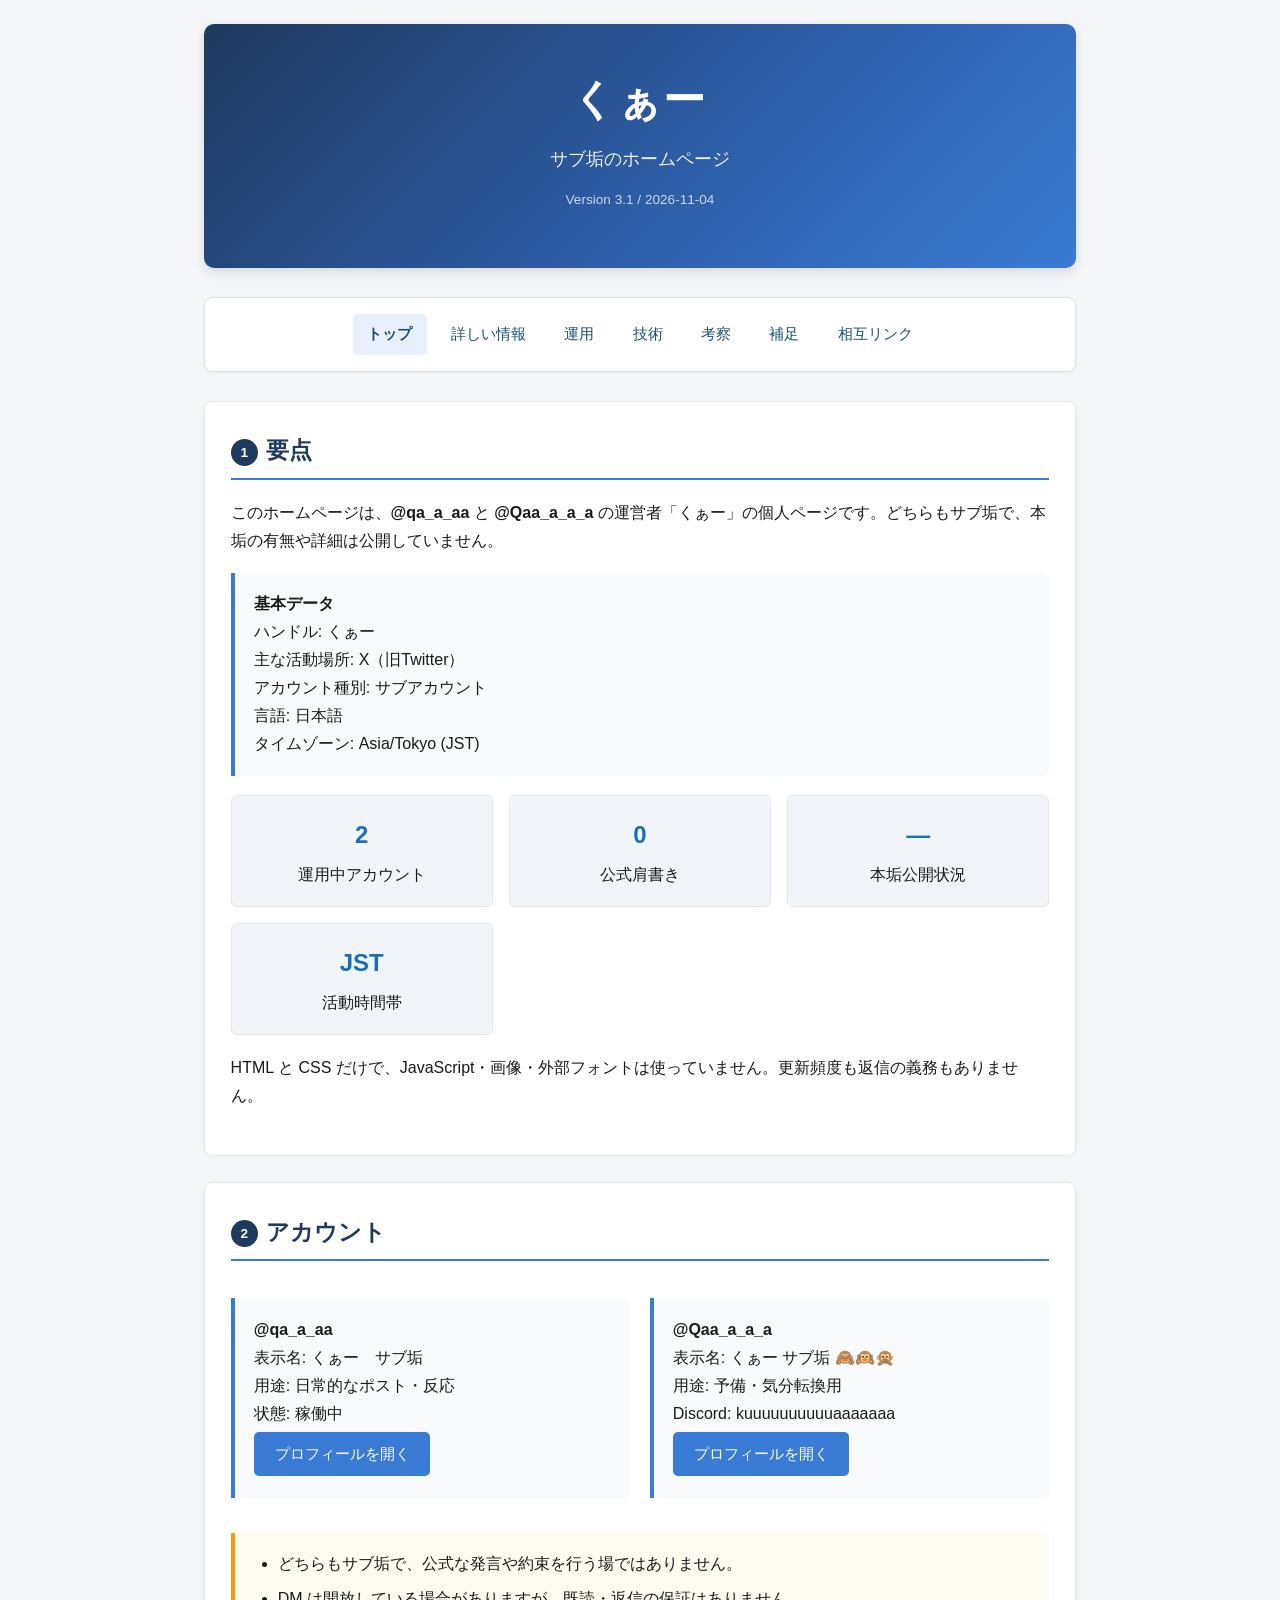
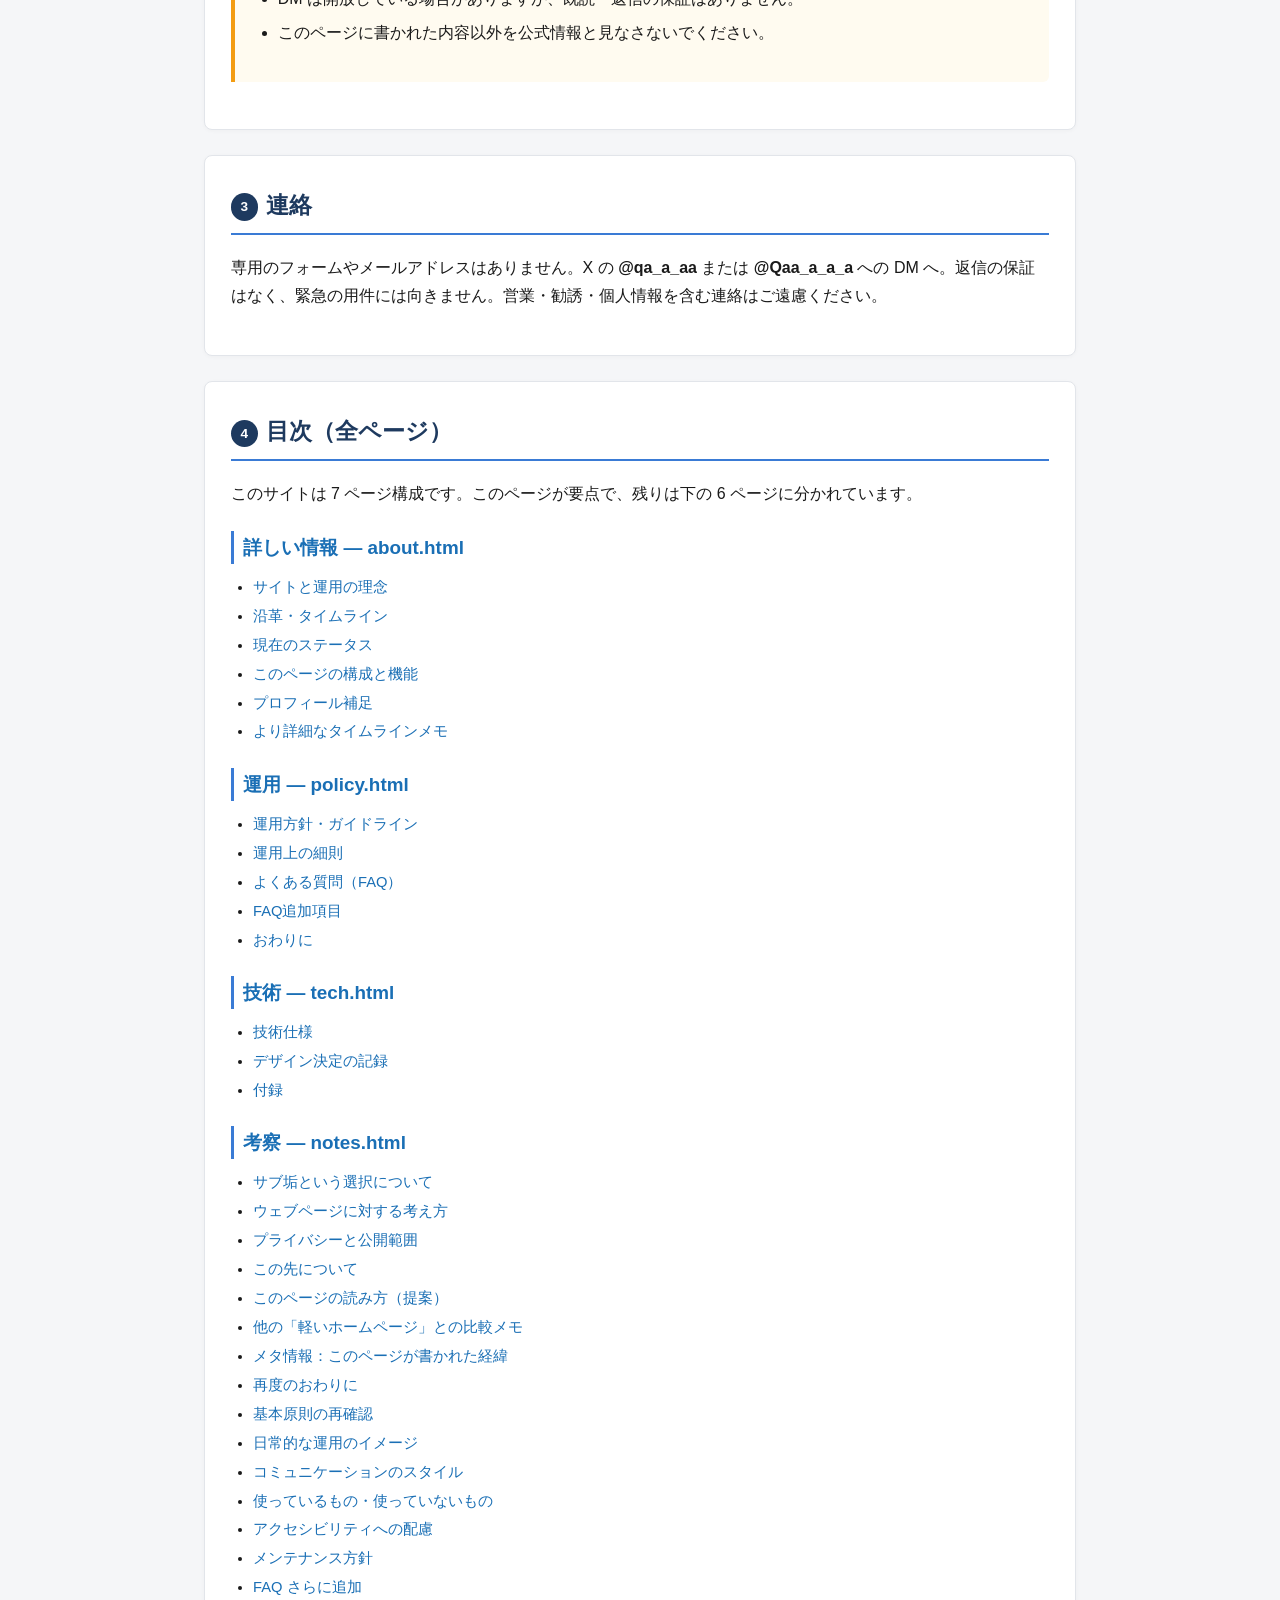
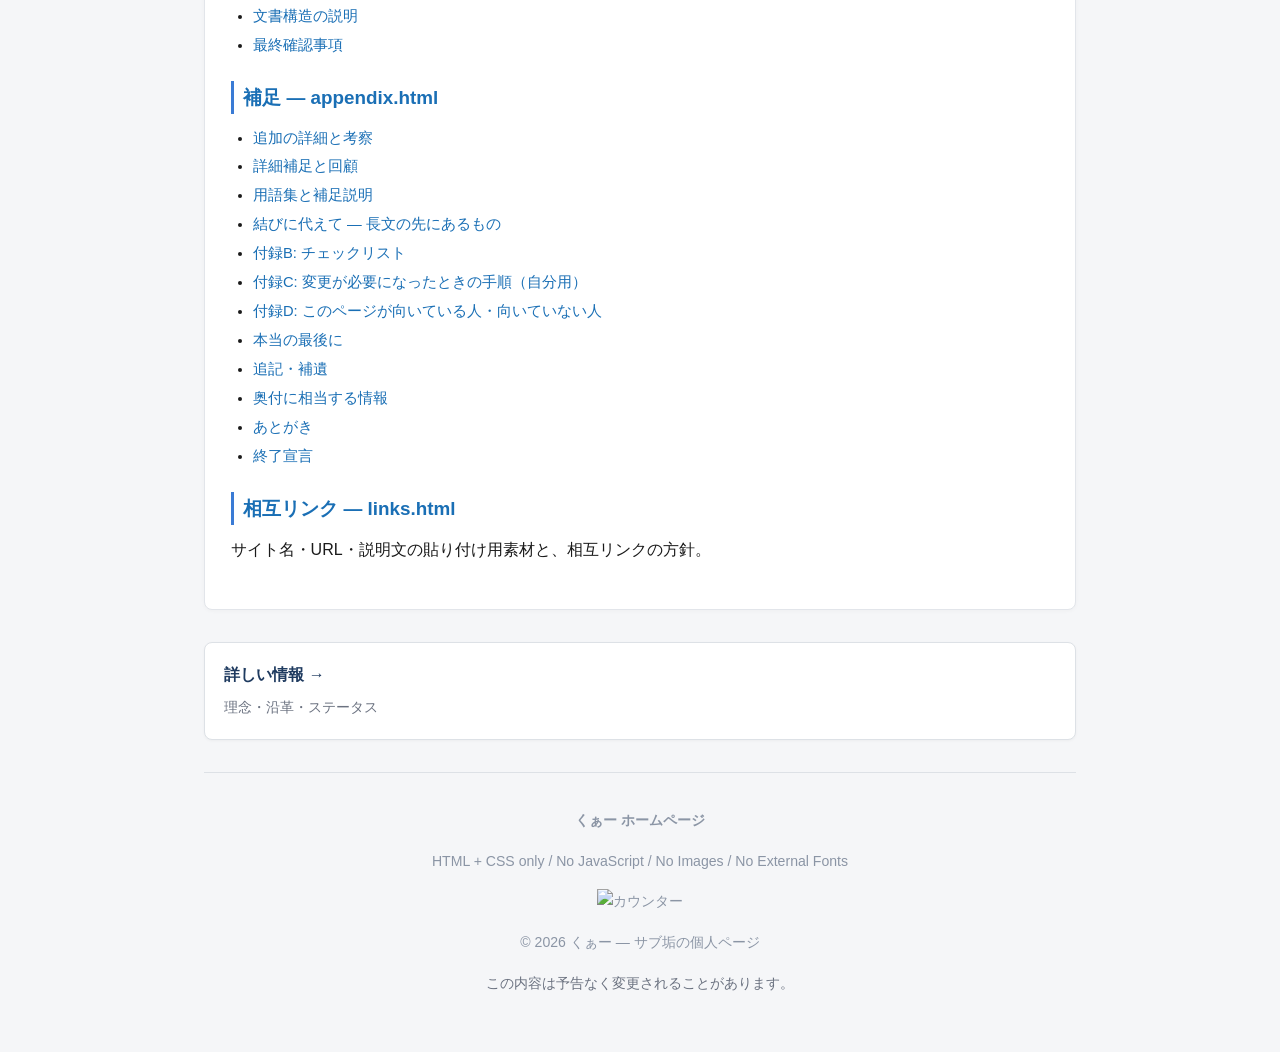
==== commit 0ce89bf0: "split further: about/policy/tech/notes/appendix + links (7 pages, shared css)" ====
--- a/index.html
+++ b/index.html
@@ -11,17 +11,16 @@
 <header id="top">
 <h1>くぁー</h1>
 <p class="subtitle">サブ垢のホームページ</p>
-<p class="version">Version 3.0 / 2026-11-04</p>
+<p class="version">Version 3.1 / 2026-11-04</p>
 </header>
 
 <nav>
-<a href="#profile">要点</a>
-<a href="#accounts">アカウント</a>
-<a href="#links">リンク</a>
-<a href="#contact">連絡</a>
-<a href="#toc">目次</a>
+<a href="index.html" aria-current="page"><strong>トップ</strong></a>
 <a href="about.html">詳しい情報</a>
-<a href="essay.html">読み物</a>
+<a href="policy.html">運用</a>
+<a href="tech.html">技術</a>
+<a href="notes.html">考察</a>
+<a href="appendix.html">補足</a>
 <a href="links.html">相互リンク</a>
 </nav>
 
@@ -46,7 +45,7 @@
 <div class="grid-item"><strong>JST</strong>活動時間帯</div>
 </div>
 
-<p>サイトは HTML と CSS だけで、JavaScript・画像・外部フォントを使っていません。更新頻度も返信の義務もありません。</p>
+<p>HTML と CSS だけで、JavaScript・画像・外部フォントは使っていません。更新頻度も返信の義務もありません。</p>
 </section>
 
 <section id="accounts">
@@ -78,94 +77,86 @@
 </div>
 </section>
 
-<section id="links">
-<h2><span class="section-num">3</span>リンク</h2>
-
-<ul>
-<li><a href="https://x.com/qa_a_aa">@qa_a_aa</a></li>
-<li><a href="https://x.com/Qaa_a_a_a">@Qaa_a_a_a</a></li>
-<li><a href="https://abehiroshi.la.coocan.jp/">阿部寛のホームページ</a> — 軽量サイトの原点</li>
-<li><a href="https://www.wikipedia.org/">Wikipedia</a></li>
-<li><a href="https://developer.mozilla.org/ja/">MDN Web Docs</a></li>
-</ul>
-
-<p class="meta">外部リンク先の内容について、運営者は責任を負いません。リンクの貼り方や素材は <a href="links.html">相互リンク</a> にまとめています。</p>
-</section>
-
 <section id="contact">
-<h2><span class="section-num">4</span>連絡</h2>
+<h2><span class="section-num">3</span>連絡</h2>
 
 <p>専用のフォームやメールアドレスはありません。X の <strong>@qa_a_aa</strong> または <strong>@Qaa_a_a_a</strong> への DM へ。返信の保証はなく、緊急の用件には向きません。営業・勧誘・個人情報を含む連絡はご遠慮ください。</p>
 </section>
 
 <section id="toc">
-<h2><span class="section-num">5</span>目次（全ページ）</h2>
+<h2><span class="section-num">4</span>目次（全ページ）</h2>
 
-<p>このサイトは 4 ページ構成です。このページが要点、残りは下の 3 ページに分かれています。</p>
+<p>このサイトは 7 ページ構成です。このページが要点で、残りは下の 6 ページに分かれています。</p>
 
-<div class="two-col">
-<div>
-<h3><a href="about.html">about.html — 詳しい情報</a></h3>
+<h3><a href="about.html">詳しい情報 — about.html</a></h3>
 <ul class="toc">
 <li><a href="about.html#philosophy">サイトと運用の理念</a></li>
 <li><a href="about.html#history">沿革・タイムライン</a></li>
 <li><a href="about.html#status">現在のステータス</a></li>
 <li><a href="about.html#features">このページの構成と機能</a></li>
-<li><a href="about.html#rules">運用方針・ガイドライン</a></li>
-<li><a href="about.html#faq">よくある質問（FAQ）</a></li>
-<li><a href="about.html#technical">技術仕様</a></li>
-<li><a href="about.html#appendix">付録</a></li>
 <li><a href="about.html#detail-profile">プロフィール補足</a></li>
-<li><a href="about.html#detail-design">デザイン決定の記録</a></li>
-<li><a href="about.html#detail-operation">運用上の細則</a></li>
 <li><a href="about.html#detail-history2">より詳細なタイムラインメモ</a></li>
-<li><a href="about.html#detail-faq2">FAQ追加項目</a></li>
-<li><a href="about.html#closing">おわりに</a></li>
 </ul>
-</div>
-<div>
-<h3><a href="essay.html">essay.html — 読み物</a></h3>
+
+<h3><a href="policy.html">運用 — policy.html</a></h3>
 <ul class="toc">
-<li><a href="essay.html#extended-thoughts">サブ垢という選択について</a></li>
-<li><a href="essay.html#extended-web">ウェブページに対する考え方</a></li>
-<li><a href="essay.html#extended-privacy">プライバシーと公開範囲</a></li>
-<li><a href="essay.html#extended-future">この先について</a></li>
-<li><a href="essay.html#extended-reading">このページの読み方（提案）</a></li>
-<li><a href="essay.html#extended-comparison">他の「軽いホームページ」との比較メモ</a></li>
-<li><a href="essay.html#extended-meta">メタ情報：このページが書かれた経緯</a></li>
-<li><a href="essay.html#extended-closing2">再度のおわりに</a></li>
-<li><a href="essay.html#extended-principles">基本原則の再確認</a></li>
-<li><a href="essay.html#extended-daily">日常的な運用のイメージ</a></li>
-<li><a href="essay.html#extended-communication">コミュニケーションのスタイル</a></li>
-<li><a href="essay.html#extended-tools">使っているもの・使っていないもの</a></li>
-<li><a href="essay.html#extended-accessibility">アクセシビリティへの配慮</a></li>
-<li><a href="essay.html#extended-maintenance">メンテナンス方針</a></li>
-<li><a href="essay.html#extended-faq3">FAQ さらに追加</a></li>
-<li><a href="essay.html#extended-structure">文書構造の説明</a></li>
-<li><a href="essay.html#extended-final">最終確認事項</a></li>
-<li><a href="essay.html#extended-more">追加の詳細と考察</a></li>
-<li><a href="essay.html#extended-final-details">詳細補足と回顧</a></li>
-<li><a href="essay.html#glossary-extended">用語集と補足説明</a></li>
-<li><a href="essay.html#closing-extended">結びに代えて — 長文の先にあるもの</a></li>
-<li><a href="essay.html#appendix-b">付録B: チェックリスト</a></li>
-<li><a href="essay.html#appendix-c">付録C: 変更が必要になったときの手順（自分用）</a></li>
-<li><a href="essay.html#appendix-d">付録D: このページが向いている人・向いていない人</a></li>
-<li><a href="essay.html#very-end">本当の最後に</a></li>
-<li><a href="essay.html#postscript">追記・補遺</a></li>
-<li><a href="essay.html#colophon">奥付に相当する情報</a></li>
-<li><a href="essay.html#afterword">あとがき</a></li>
-<li><a href="essay.html#end-note">終了宣言</a></li>
+<li><a href="policy.html#rules">運用方針・ガイドライン</a></li>
+<li><a href="policy.html#detail-operation">運用上の細則</a></li>
+<li><a href="policy.html#faq">よくある質問（FAQ）</a></li>
+<li><a href="policy.html#detail-faq2">FAQ追加項目</a></li>
+<li><a href="policy.html#closing">おわりに</a></li>
 </ul>
-</div>
-</div>
 
-<p><a href="links.html">links.html</a> — 相互リンク用の素材（サイト名・URL・説明文）と方針。</p>
+<h3><a href="tech.html">技術 — tech.html</a></h3>
+<ul class="toc">
+<li><a href="tech.html#technical">技術仕様</a></li>
+<li><a href="tech.html#detail-design">デザイン決定の記録</a></li>
+<li><a href="tech.html#appendix">付録</a></li>
+</ul>
+
+<h3><a href="notes.html">考察 — notes.html</a></h3>
+<ul class="toc">
+<li><a href="notes.html#extended-thoughts">サブ垢という選択について</a></li>
+<li><a href="notes.html#extended-web">ウェブページに対する考え方</a></li>
+<li><a href="notes.html#extended-privacy">プライバシーと公開範囲</a></li>
+<li><a href="notes.html#extended-future">この先について</a></li>
+<li><a href="notes.html#extended-reading">このページの読み方（提案）</a></li>
+<li><a href="notes.html#extended-comparison">他の「軽いホームページ」との比較メモ</a></li>
+<li><a href="notes.html#extended-meta">メタ情報：このページが書かれた経緯</a></li>
+<li><a href="notes.html#extended-closing2">再度のおわりに</a></li>
+<li><a href="notes.html#extended-principles">基本原則の再確認</a></li>
+<li><a href="notes.html#extended-daily">日常的な運用のイメージ</a></li>
+<li><a href="notes.html#extended-communication">コミュニケーションのスタイル</a></li>
+<li><a href="notes.html#extended-tools">使っているもの・使っていないもの</a></li>
+<li><a href="notes.html#extended-accessibility">アクセシビリティへの配慮</a></li>
+<li><a href="notes.html#extended-maintenance">メンテナンス方針</a></li>
+<li><a href="notes.html#extended-faq3">FAQ さらに追加</a></li>
+<li><a href="notes.html#extended-structure">文書構造の説明</a></li>
+<li><a href="notes.html#extended-final">最終確認事項</a></li>
+</ul>
+
+<h3><a href="appendix.html">補足 — appendix.html</a></h3>
+<ul class="toc">
+<li><a href="appendix.html#extended-more">追加の詳細と考察</a></li>
+<li><a href="appendix.html#extended-final-details">詳細補足と回顧</a></li>
+<li><a href="appendix.html#glossary-extended">用語集と補足説明</a></li>
+<li><a href="appendix.html#closing-extended">結びに代えて — 長文の先にあるもの</a></li>
+<li><a href="appendix.html#appendix-b">付録B: チェックリスト</a></li>
+<li><a href="appendix.html#appendix-c">付録C: 変更が必要になったときの手順（自分用）</a></li>
+<li><a href="appendix.html#appendix-d">付録D: このページが向いている人・向いていない人</a></li>
+<li><a href="appendix.html#very-end">本当の最後に</a></li>
+<li><a href="appendix.html#postscript">追記・補遺</a></li>
+<li><a href="appendix.html#colophon">奥付に相当する情報</a></li>
+<li><a href="appendix.html#afterword">あとがき</a></li>
+<li><a href="appendix.html#end-note">終了宣言</a></li>
+</ul>
+
+<h3><a href="links.html">相互リンク — links.html</a></h3>
+<p>サイト名・URL・説明文の貼り付け用素材と、相互リンクの方針。</p>
 </section>
 
 <div class="pager">
-<a href="about.html"><strong>詳しい情報 →</strong><span>理念 / 沿革 / 運用方針 / FAQ / 技術仕様 / 付録</span></a>
-<a href="essay.html"><strong>読み物・追記 →</strong><span>サブ垢論 / 考察 / あとがき</span></a>
-<a href="links.html"><strong>相互リンク →</strong><span>リンク素材と方針</span></a>
+<a href="about.html"><strong>詳しい情報 →</strong><span>理念・沿革・ステータス</span></a>
 </div>
 
 <footer>
--- a/style.css
+++ b/style.css
@@ -328,6 +328,9 @@
   border-radius:3px;
 }
 /* 分割ページ用 */
+nav a[aria-current="page"]{
+  background:#e8f0fe;
+}
 .pager{
   display:flex;
   flex-wrap:wrap;
@@ -357,7 +360,7 @@
   font-size:.9rem;
 }
 .toc{
-  margin:0 0 0 1.4rem;
+  margin:0 0 1.4rem 1.4rem;
   font-size:.92rem;
 }
 .toc li{
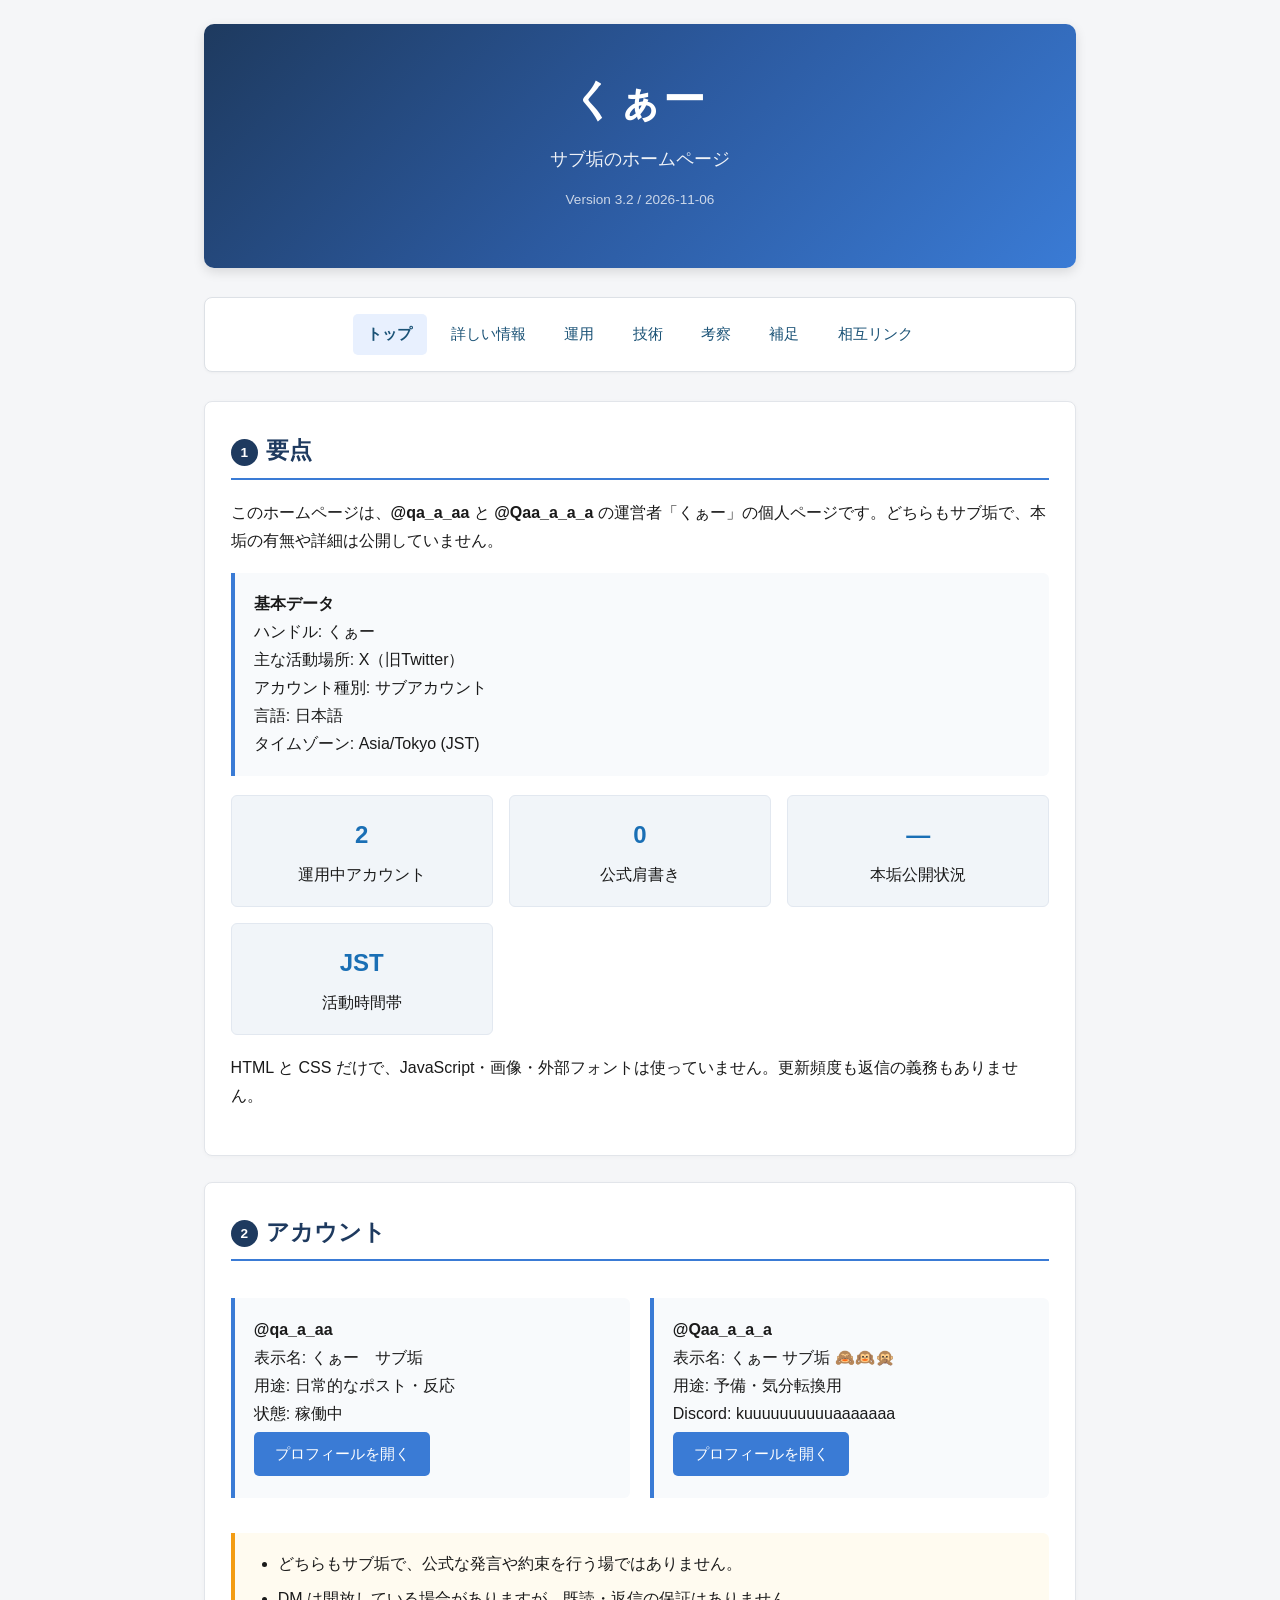
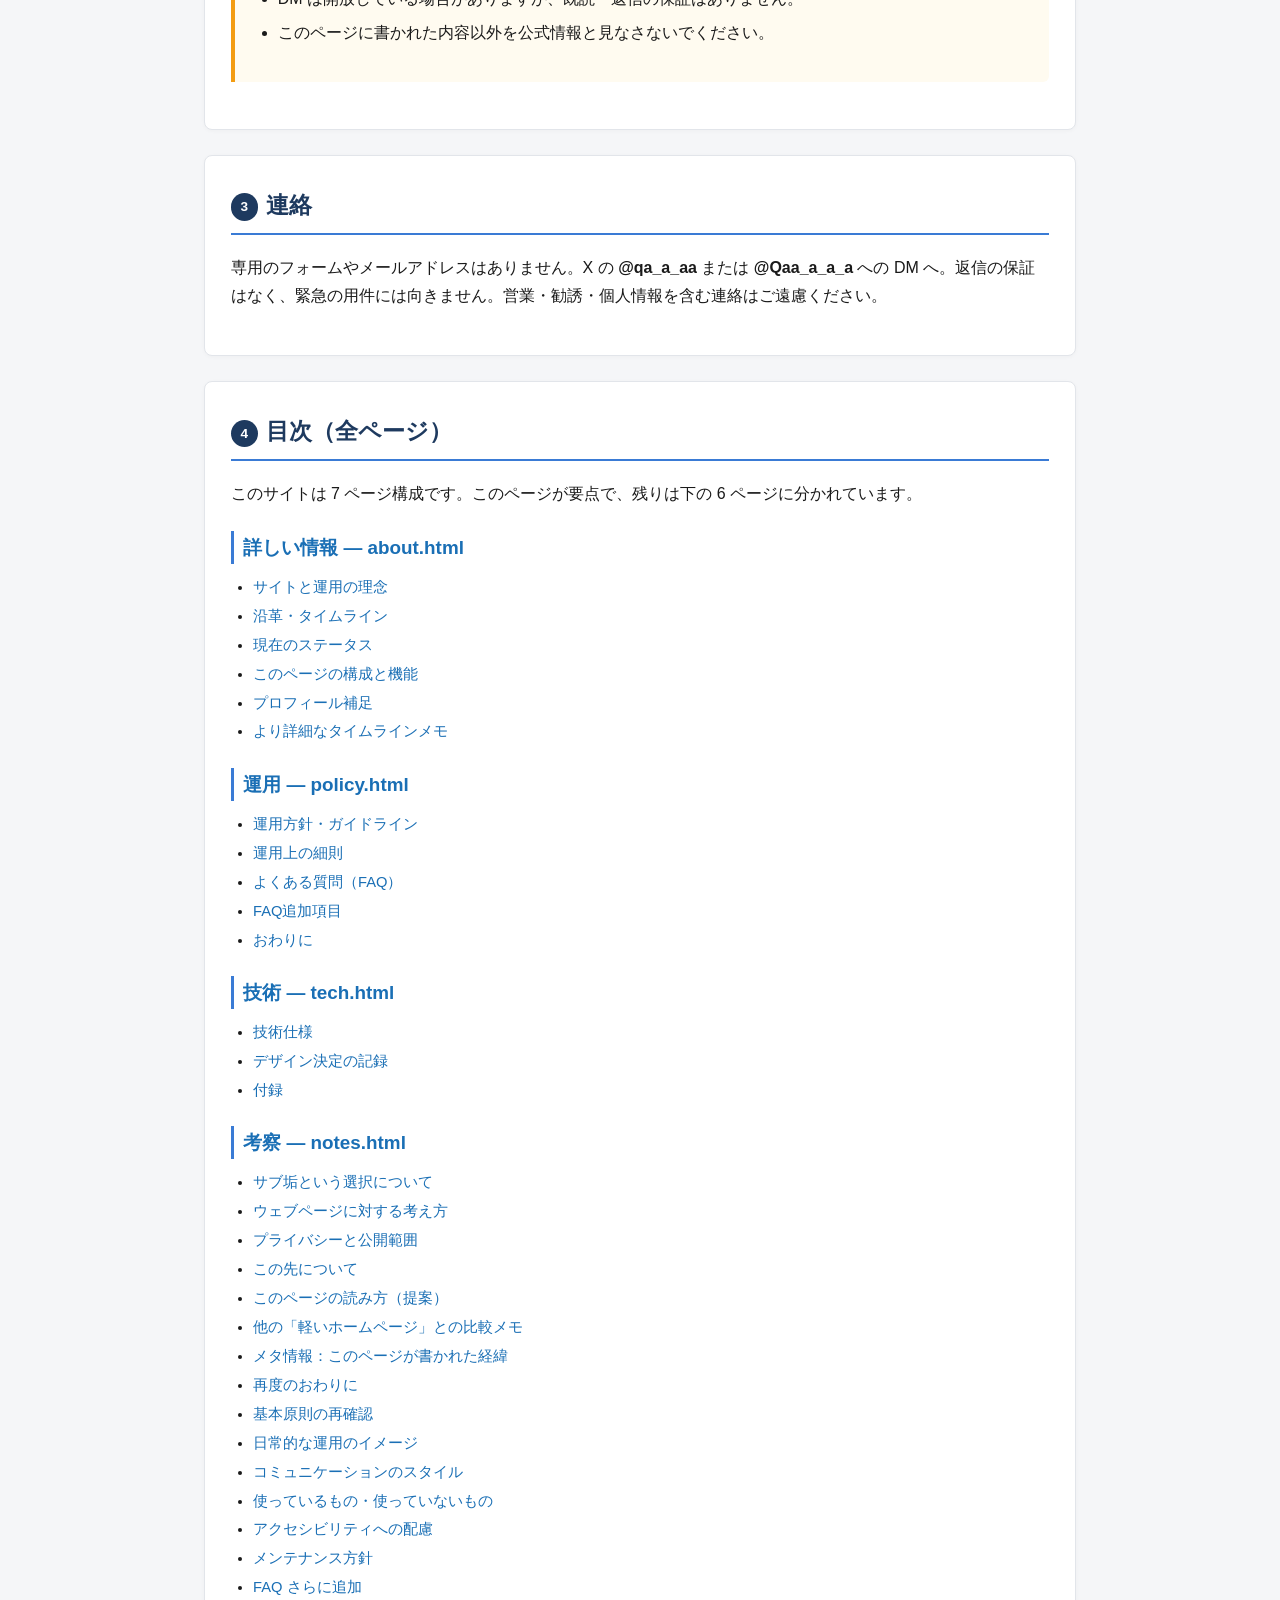
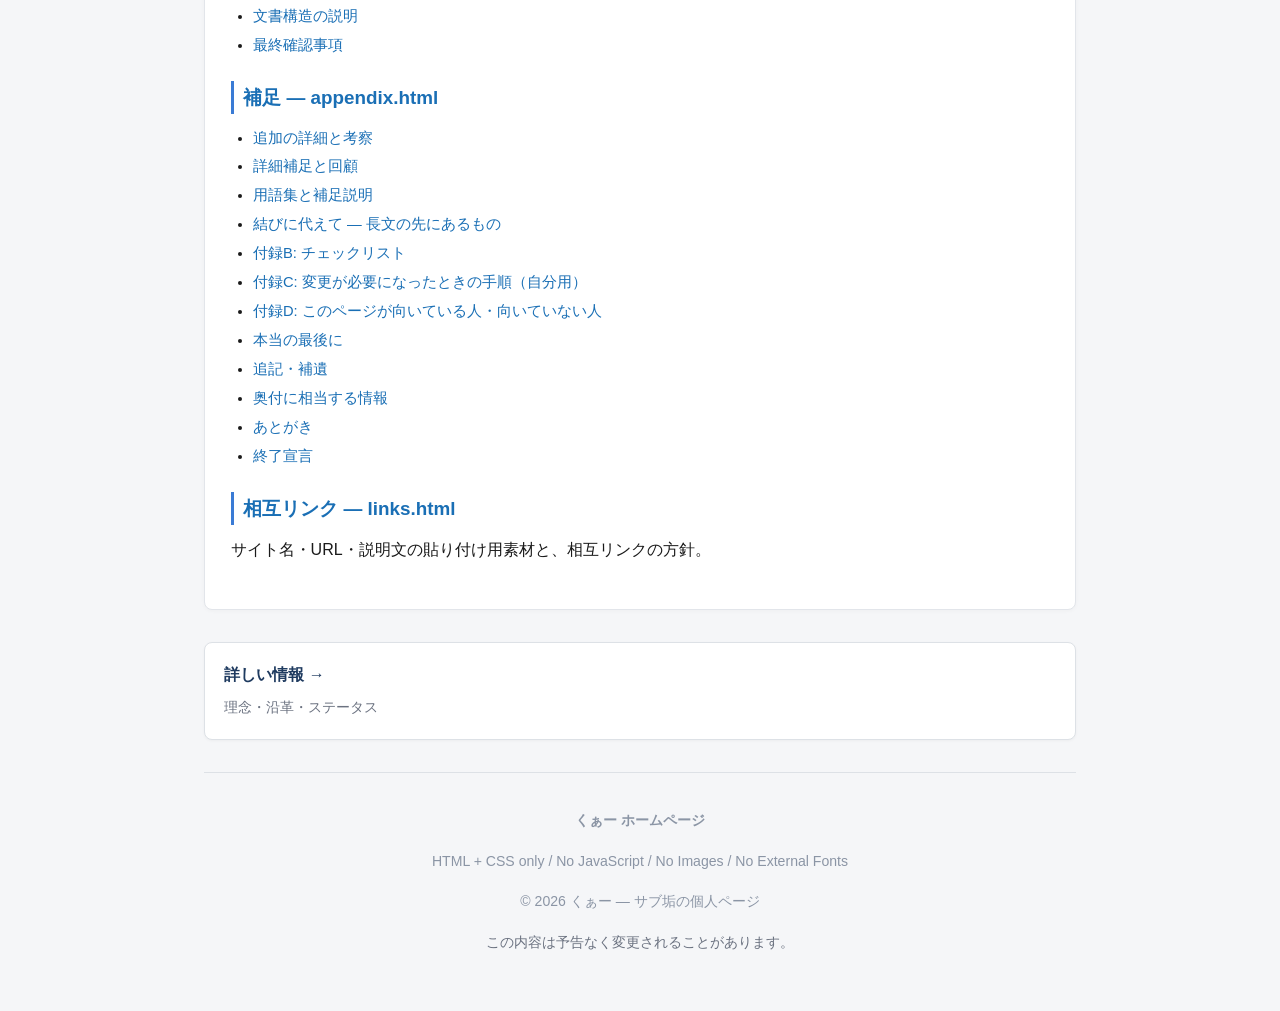
==== commit 91a4714f: "Remove counter image to fully enforce No Images policy" ====
--- a/index.html
+++ b/index.html
@@ -11,7 +11,7 @@
 <header id="top">
 <h1>くぁー</h1>
 <p class="subtitle">サブ垢のホームページ</p>
-<p class="version">Version 3.1 / 2026-11-04</p>
+<p class="version">Version 3.2 / 2026-11-06</p>
 </header>
 
 <nav>
@@ -162,7 +162,6 @@
 <footer>
 <p><strong>くぁー ホームページ</strong></p>
 <p>HTML + CSS only / No JavaScript / No Images / No External Fonts</p>
-<p><img src="https://count.getloli.com/@kubobeem?name=kubobeem&theme=random&padding=7&offset=0&align=top&scale=1&pixelated=1&darkmode=auto" alt="カウンター"></p>
 <p>© 2026 くぁー — サブ垢の個人ページ</p>
 <p class="meta">この内容は予告なく変更されることがあります。</p>
 </footer>
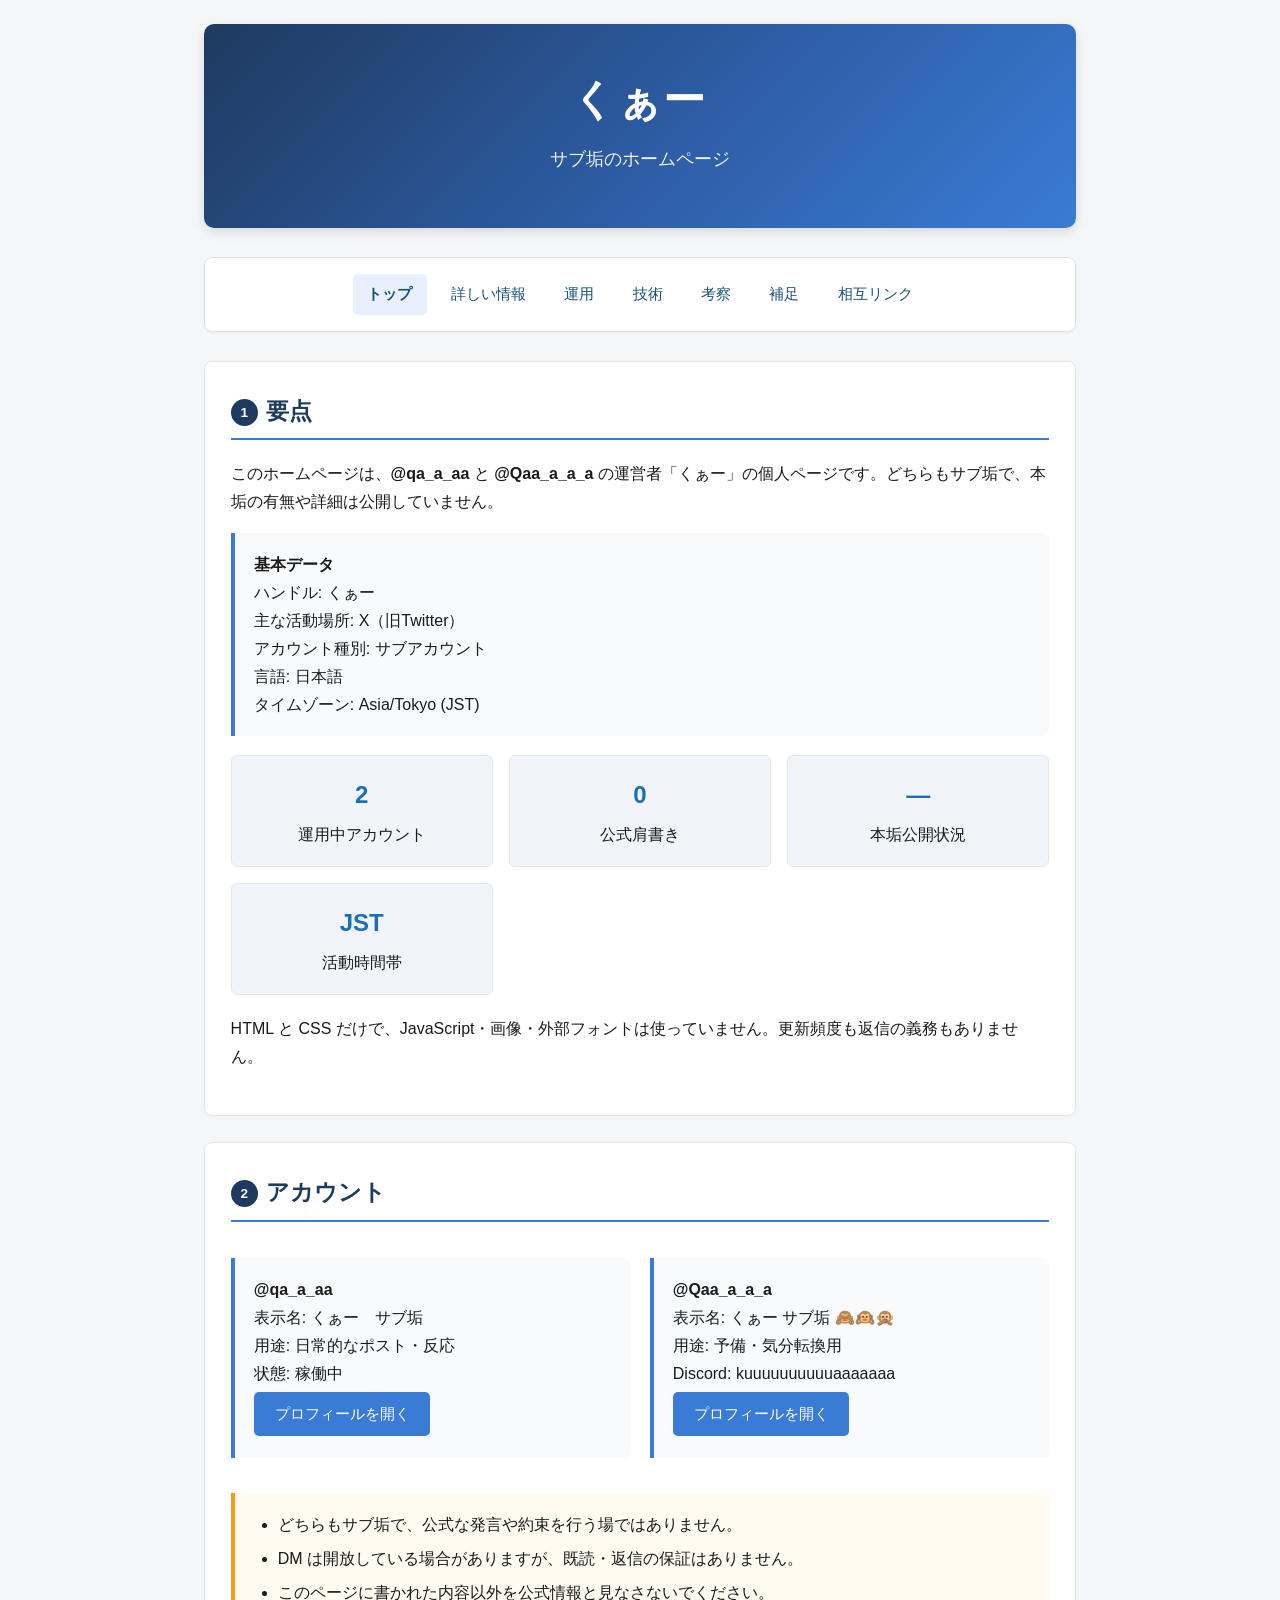
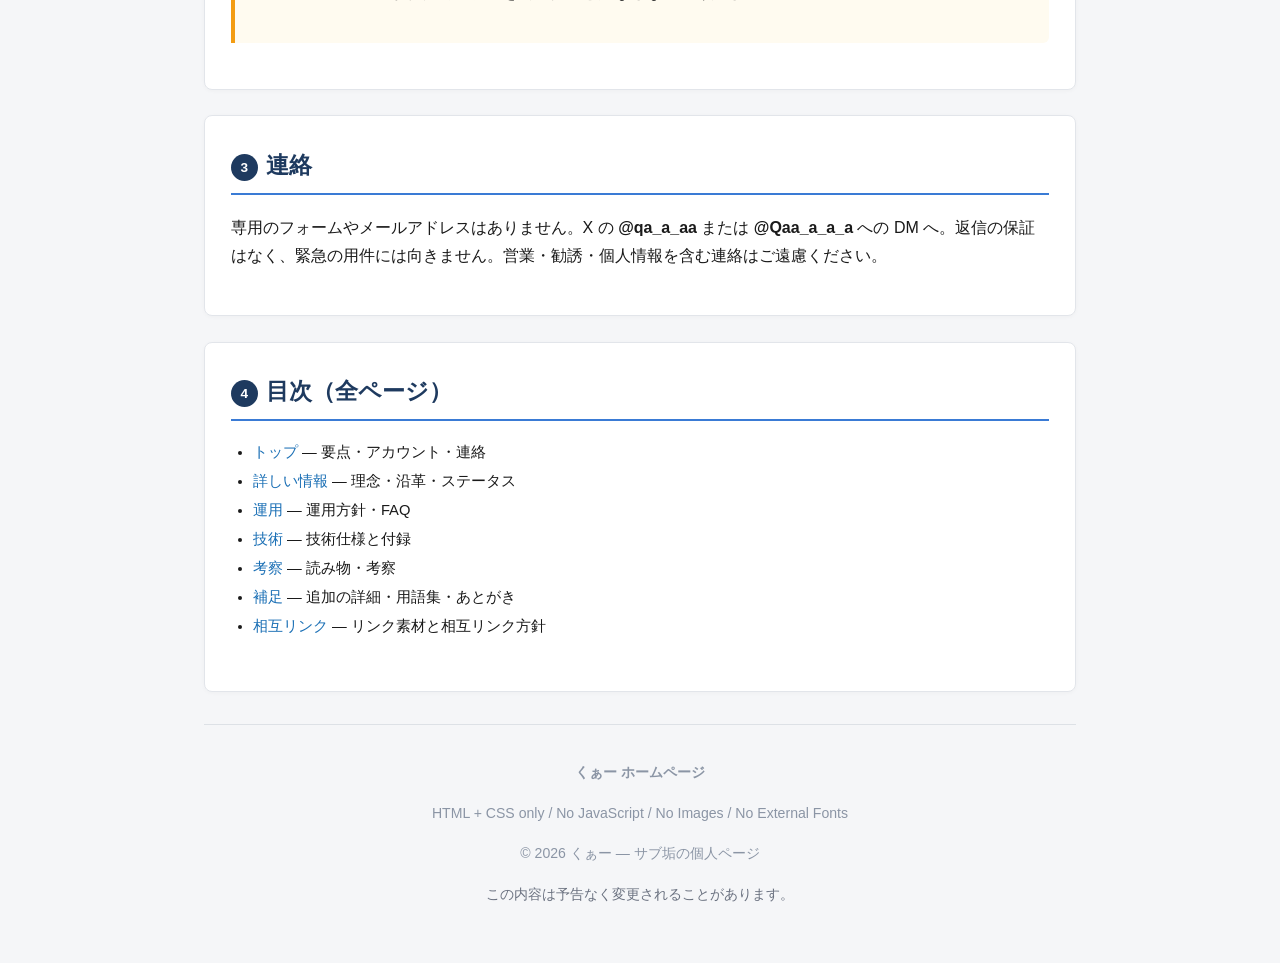
==== commit bbaa3306: "高速化: バージョン表記削除・AI生成っぽい冗長部分の整理・外部カウンター画像削除・アニメーション削除・軽量化" ====
--- a/index.html
+++ b/index.html
@@ -4,6 +4,18 @@
 <meta charset="utf-8">
 <meta name="viewport" content="width=device-width,initial-scale=1">
 <title>くぁー 公式ホームページ / kubobeem.tech</title>
+<meta name="description" content="サブ垢「くぁー」の個人ページ。プロフィール、運用方針、FAQ、読み物。">
+<meta property="og:type" content="website">
+<meta property="og:title" content="くぁー 公式ホームページ">
+<meta property="og:description" content="サブ垢「くぁー」の個人ページ。プロフィール、運用方針、FAQ、読み物。">
+<meta property="og:url" content="https://kubobeem.tech/">
+<meta property="og:image" content="https://kuboes.ninja/og.png">
+<meta property="og:image:width" content="1200">
+<meta property="og:image:height" content="630">
+<meta name="twitter:card" content="summary_large_image">
+<meta name="twitter:title" content="くぁー 公式ホームページ">
+<meta name="twitter:description" content="サブ垢「くぁー」の個人ページ。プロフィール、運用方針、FAQ、読み物。">
+<meta name="twitter:image" content="https://kuboes.ninja/og.png">
 <link rel="stylesheet" href="style.css">
 </head>
 <body>
@@ -11,7 +23,6 @@
 <header id="top">
 <h1>くぁー</h1>
 <p class="subtitle">サブ垢のホームページ</p>
-<p class="version">Version 3.2 / 2026-11-06</p>
 </header>
 
 <nav>
@@ -86,78 +97,16 @@
 <section id="toc">
 <h2><span class="section-num">4</span>目次（全ページ）</h2>
 
-<p>このサイトは 7 ページ構成です。このページが要点で、残りは下の 6 ページに分かれています。</p>
-
-<h3><a href="about.html">詳しい情報 — about.html</a></h3>
 <ul class="toc">
-<li><a href="about.html#philosophy">サイトと運用の理念</a></li>
-<li><a href="about.html#history">沿革・タイムライン</a></li>
-<li><a href="about.html#status">現在のステータス</a></li>
-<li><a href="about.html#features">このページの構成と機能</a></li>
-<li><a href="about.html#detail-profile">プロフィール補足</a></li>
-<li><a href="about.html#detail-history2">より詳細なタイムラインメモ</a></li>
+<li><a href="index.html">トップ</a> — 要点・アカウント・連絡</li>
+<li><a href="about.html">詳しい情報</a> — 理念・沿革・ステータス</li>
+<li><a href="policy.html">運用</a> — 運用方針・FAQ</li>
+<li><a href="tech.html">技術</a> — 技術仕様と付録</li>
+<li><a href="notes.html">考察</a> — 読み物・考察</li>
+<li><a href="appendix.html">補足</a> — 追加の詳細・用語集・あとがき</li>
+<li><a href="links.html">相互リンク</a> — リンク素材と相互リンク方針</li>
 </ul>
-
-<h3><a href="policy.html">運用 — policy.html</a></h3>
-<ul class="toc">
-<li><a href="policy.html#rules">運用方針・ガイドライン</a></li>
-<li><a href="policy.html#detail-operation">運用上の細則</a></li>
-<li><a href="policy.html#faq">よくある質問（FAQ）</a></li>
-<li><a href="policy.html#detail-faq2">FAQ追加項目</a></li>
-<li><a href="policy.html#closing">おわりに</a></li>
-</ul>
-
-<h3><a href="tech.html">技術 — tech.html</a></h3>
-<ul class="toc">
-<li><a href="tech.html#technical">技術仕様</a></li>
-<li><a href="tech.html#detail-design">デザイン決定の記録</a></li>
-<li><a href="tech.html#appendix">付録</a></li>
-</ul>
-
-<h3><a href="notes.html">考察 — notes.html</a></h3>
-<ul class="toc">
-<li><a href="notes.html#extended-thoughts">サブ垢という選択について</a></li>
-<li><a href="notes.html#extended-web">ウェブページに対する考え方</a></li>
-<li><a href="notes.html#extended-privacy">プライバシーと公開範囲</a></li>
-<li><a href="notes.html#extended-future">この先について</a></li>
-<li><a href="notes.html#extended-reading">このページの読み方（提案）</a></li>
-<li><a href="notes.html#extended-comparison">他の「軽いホームページ」との比較メモ</a></li>
-<li><a href="notes.html#extended-meta">メタ情報：このページが書かれた経緯</a></li>
-<li><a href="notes.html#extended-closing2">再度のおわりに</a></li>
-<li><a href="notes.html#extended-principles">基本原則の再確認</a></li>
-<li><a href="notes.html#extended-daily">日常的な運用のイメージ</a></li>
-<li><a href="notes.html#extended-communication">コミュニケーションのスタイル</a></li>
-<li><a href="notes.html#extended-tools">使っているもの・使っていないもの</a></li>
-<li><a href="notes.html#extended-accessibility">アクセシビリティへの配慮</a></li>
-<li><a href="notes.html#extended-maintenance">メンテナンス方針</a></li>
-<li><a href="notes.html#extended-faq3">FAQ さらに追加</a></li>
-<li><a href="notes.html#extended-structure">文書構造の説明</a></li>
-<li><a href="notes.html#extended-final">最終確認事項</a></li>
-</ul>
-
-<h3><a href="appendix.html">補足 — appendix.html</a></h3>
-<ul class="toc">
-<li><a href="appendix.html#extended-more">追加の詳細と考察</a></li>
-<li><a href="appendix.html#extended-final-details">詳細補足と回顧</a></li>
-<li><a href="appendix.html#glossary-extended">用語集と補足説明</a></li>
-<li><a href="appendix.html#closing-extended">結びに代えて — 長文の先にあるもの</a></li>
-<li><a href="appendix.html#appendix-b">付録B: チェックリスト</a></li>
-<li><a href="appendix.html#appendix-c">付録C: 変更が必要になったときの手順（自分用）</a></li>
-<li><a href="appendix.html#appendix-d">付録D: このページが向いている人・向いていない人</a></li>
-<li><a href="appendix.html#very-end">本当の最後に</a></li>
-<li><a href="appendix.html#postscript">追記・補遺</a></li>
-<li><a href="appendix.html#colophon">奥付に相当する情報</a></li>
-<li><a href="appendix.html#afterword">あとがき</a></li>
-<li><a href="appendix.html#end-note">終了宣言</a></li>
-</ul>
-
-<h3><a href="links.html">相互リンク — links.html</a></h3>
-<p>サイト名・URL・説明文の貼り付け用素材と、相互リンクの方針。</p>
 </section>
-
-<div class="pager">
-<a href="about.html"><strong>詳しい情報 →</strong><span>理念・沿革・ステータス</span></a>
-</div>
 
 <footer>
 <p><strong>くぁー ホームページ</strong></p>
--- a/style.css
+++ b/style.css
@@ -372,4 +372,23 @@
 img{
   max-width:100%;
   height:auto;
-}+}
+/* 上からだんだん出る（ちょちょちょ）: ヘッダー→各ブロックの順に。opacity と transform だけなのでずれは出ない */
+@keyframes rise {
+  from { opacity: 0; transform: translateY(6px); }
+  to { opacity: 1; transform: translateY(0); }
+}
+@media (prefers-reduced-motion: no-preference) {
+  body > * { animation: rise .5s both; }
+  body > *:nth-child(1) { animation-delay: 0ms; }
+  body > *:nth-child(2) { animation-delay: 70ms; }
+  body > *:nth-child(3) { animation-delay: 140ms; }
+  body > *:nth-child(4) { animation-delay: 210ms; }
+  body > *:nth-child(5) { animation-delay: 280ms; }
+  body > *:nth-child(6) { animation-delay: 350ms; }
+  body > *:nth-child(7) { animation-delay: 420ms; }
+  body > *:nth-child(8) { animation-delay: 490ms; }
+  body > *:nth-child(9) { animation-delay: 560ms; }
+  body > *:nth-child(10) { animation-delay: 630ms; }
+  body > *:nth-child(n+11) { animation-delay: 700ms; }
+}
